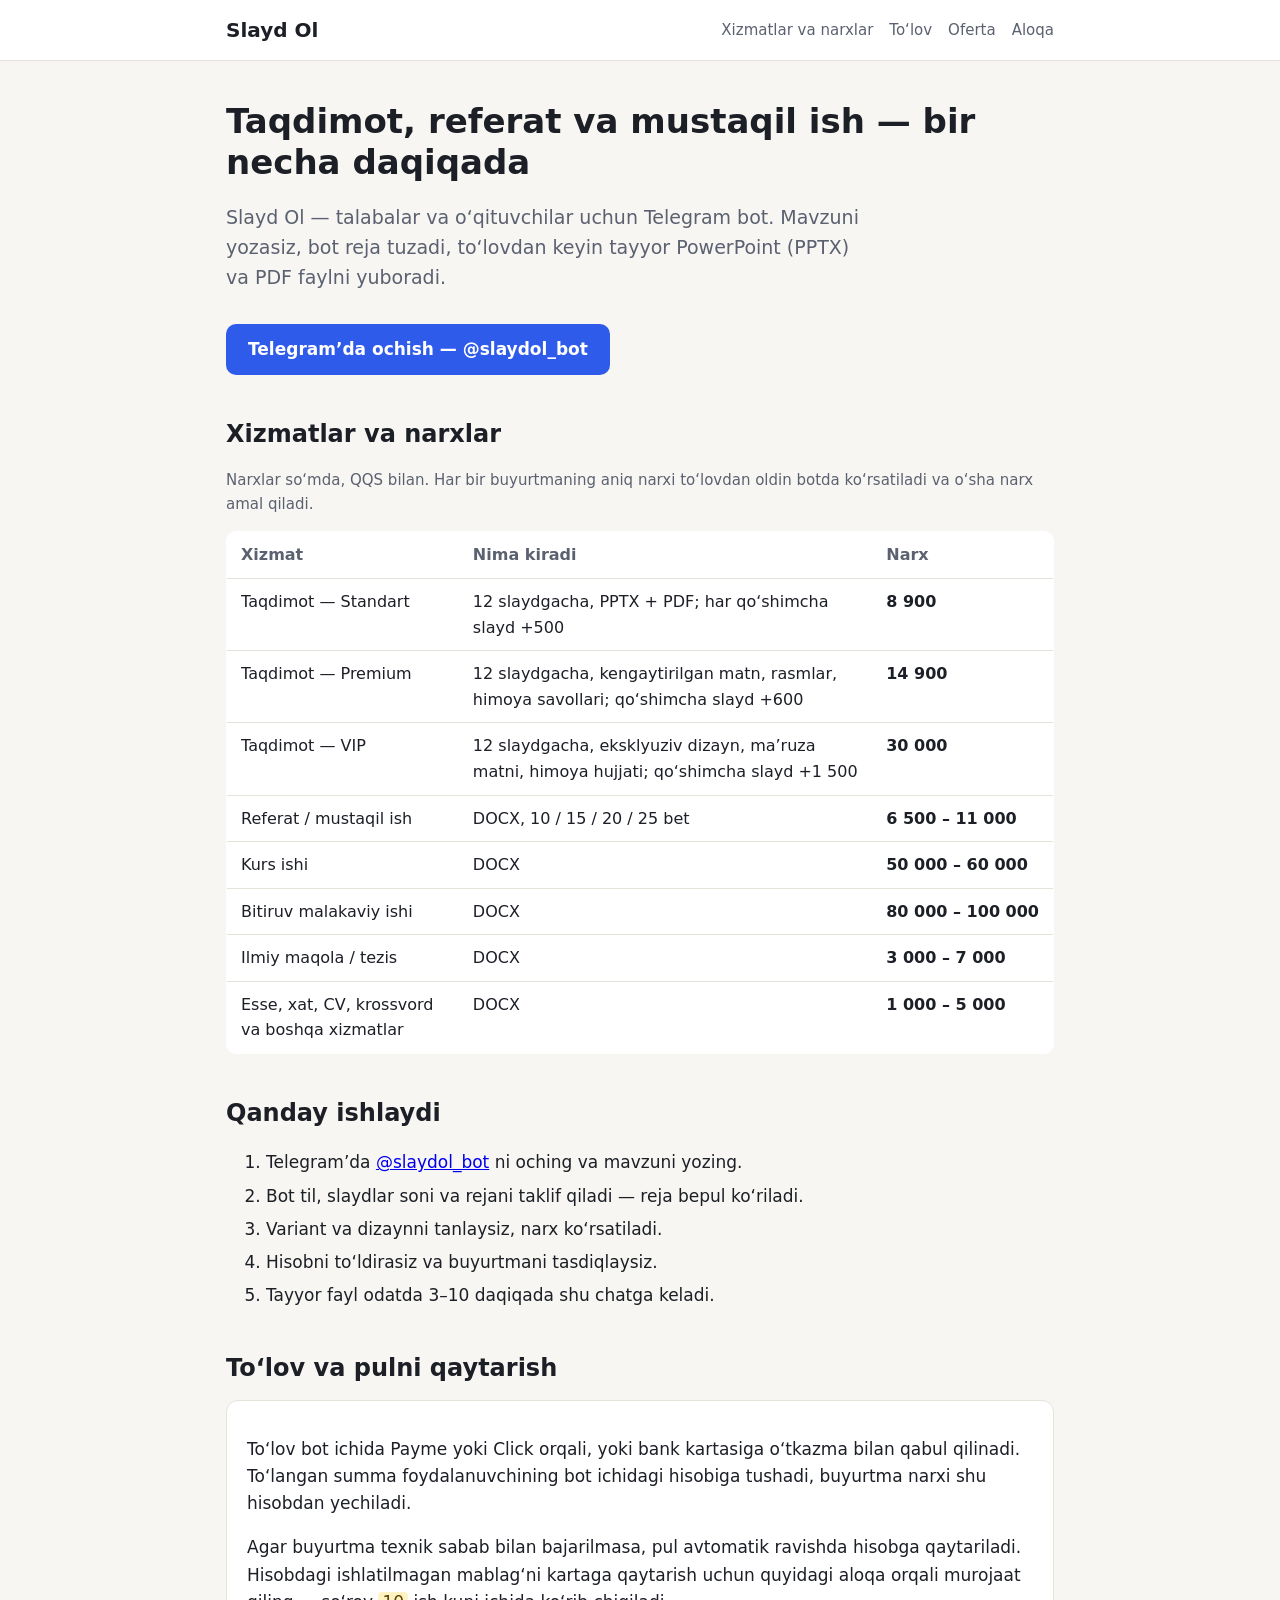
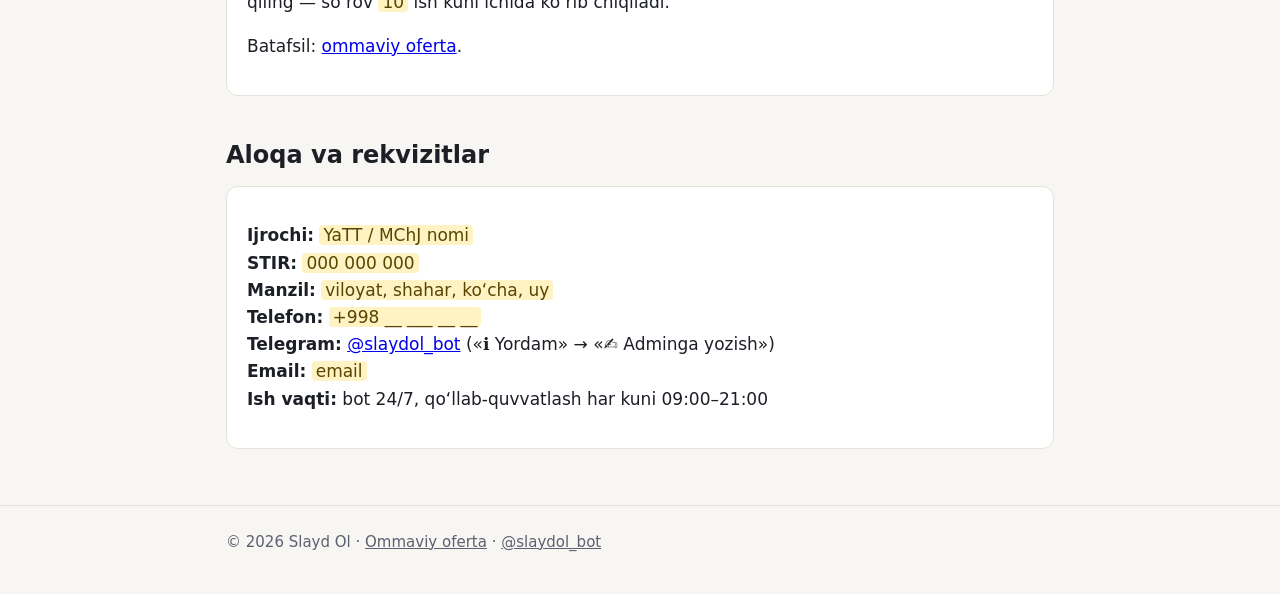
==== index.html @ 8b88bb4b "Sayt: bosh sahifa, oferta, CNAME Co-Authored-By: Claude Opus 5.5 <noreply@anthropic.com> Claude-Sess" ====
<!doctype html>
<html lang="uz">
<head>
<meta charset="utf-8">
<meta name="viewport" content="width=device-width,initial-scale=1">
<title>Slayd Ol — taqdimot, referat va mustaqil ish tayyorlash</title>
<meta name="description" content="Slayd Ol — talabalar uchun Telegram bot: taqdimot (PPTX, PDF), referat, mustaqil ish va boshqa o‘quv materiallarini tayyorlash xizmati.">
<link rel="stylesheet" href="style.css">
</head>
<body>
<header><div class="wrap">
  <a class="logo" href="/">Slayd Ol</a>
  <nav><a href="#xizmatlar">Xizmatlar va narxlar</a><a href="#tolov">To‘lov</a><a href="oferta.html">Oferta</a><a href="#aloqa">Aloqa</a></nav>
</div></header>

<main class="wrap">
  <h1>Taqdimot, referat va mustaqil ish — bir necha daqiqada</h1>
  <p class="lead">Slayd Ol — talabalar va o‘qituvchilar uchun Telegram bot. Mavzuni yozasiz, bot reja tuzadi,
    to‘lovdan keyin tayyor PowerPoint (PPTX) va PDF faylni yuboradi.</p>
  <a class="btn" href="https://t.me/slaydol_bot">Telegram’da ochish — @slaydol_bot</a>

  <h2 id="xizmatlar">Xizmatlar va narxlar</h2>
  <p class="note">Narxlar so‘mda, QQS bilan. Har bir buyurtmaning aniq narxi to‘lovdan oldin botda ko‘rsatiladi va o‘sha narx amal qiladi.</p>
  <table>
    <tr><th>Xizmat</th><th>Nima kiradi</th><th>Narx</th></tr>
    <tr><td>Taqdimot — Standart</td><td>12 slaydgacha, PPTX + PDF; har qo‘shimcha slayd +500</td><td class="p">8 900</td></tr>
    <tr><td>Taqdimot — Premium</td><td>12 slaydgacha, kengaytirilgan matn, rasmlar, himoya savollari; qo‘shimcha slayd +600</td><td class="p">14 900</td></tr>
    <tr><td>Taqdimot — VIP</td><td>12 slaydgacha, eksklyuziv dizayn, ma’ruza matni, himoya hujjati; qo‘shimcha slayd +1 500</td><td class="p">30 000</td></tr>
    <tr><td>Referat / mustaqil ish</td><td>DOCX, 10 / 15 / 20 / 25 bet</td><td class="p">6 500 – 11 000</td></tr>
    <tr><td>Kurs ishi</td><td>DOCX</td><td class="p">50 000 – 60 000</td></tr>
    <tr><td>Bitiruv malakaviy ishi</td><td>DOCX</td><td class="p">80 000 – 100 000</td></tr>
    <tr><td>Ilmiy maqola / tezis</td><td>DOCX</td><td class="p">3 000 – 7 000</td></tr>
    <tr><td>Esse, xat, CV, krossvord va boshqa xizmatlar</td><td>DOCX</td><td class="p">1 000 – 5 000</td></tr>
  </table>

  <h2>Qanday ishlaydi</h2>
  <ol>
    <li>Telegram’da <a href="https://t.me/slaydol_bot">@slaydol_bot</a> ni oching va mavzuni yozing.</li>
    <li>Bot til, slaydlar soni va rejani taklif qiladi — reja bepul ko‘riladi.</li>
    <li>Variant va dizaynni tanlaysiz, narx ko‘rsatiladi.</li>
    <li>Hisobni to‘ldirasiz va buyurtmani tasdiqlaysiz.</li>
    <li>Tayyor fayl odatda 3–10 daqiqada shu chatga keladi.</li>
  </ol>

  <h2 id="tolov">To‘lov va pulni qaytarish</h2>
  <div class="card">
    <p>To‘lov bot ichida Payme yoki Click orqali, yoki bank kartasiga o‘tkazma bilan qabul qilinadi. To‘langan summa
      foydalanuvchining bot ichidagi hisobiga tushadi, buyurtma narxi shu hisobdan yechiladi.</p>
    <p>Agar buyurtma texnik sabab bilan bajarilmasa, pul avtomatik ravishda hisobga qaytariladi. Hisobdagi ishlatilmagan
      mablag‘ni kartaga qaytarish uchun quyidagi aloqa orqali murojaat qiling — so‘rov <span class="todo">10</span> ish kuni ichida ko‘rib chiqiladi.</p>
    <p>Batafsil: <a href="oferta.html">ommaviy oferta</a>.</p>
  </div>

  <h2 id="aloqa">Aloqa va rekvizitlar</h2>
  <div class="card">
    <p><b>Ijrochi:</b> <span class="todo">YaTT / MChJ nomi</span><br>
       <b>STIR:</b> <span class="todo">000 000 000</span><br>
       <b>Manzil:</b> <span class="todo">viloyat, shahar, ko‘cha, uy</span><br>
       <b>Telefon:</b> <span class="todo">+998 __ ___ __ __</span><br>
       <b>Telegram:</b> <a href="https://t.me/slaydol_bot">@slaydol_bot</a> («ℹ️ Yordam» → «✍️ Adminga yozish»)<br>
       <b>Email:</b> <span class="todo">email</span><br>
       <b>Ish vaqti:</b> bot 24/7, qo‘llab-quvvatlash har kuni 09:00–21:00</p>
  </div>
</main>

<footer><div class="wrap">
  © 2026 Slayd Ol · <a href="oferta.html">Ommaviy oferta</a> · <a href="https://t.me/slaydol_bot">@slaydol_bot</a>
</div></footer>
</body>
</html>
---- style.css ----
:root{--bg:#f7f6f2;--card:#fff;--ink:#1c1f26;--muted:#5b6170;--acc:#2f5bea;--line:#e4e2db}
@media (prefers-color-scheme:dark){:root{--bg:#14161b;--card:#1c1f26;--ink:#eceae4;--muted:#a3a8b4;--acc:#7f9cff;--line:#2c3039}}
*{box-sizing:border-box}
body{margin:0;background:var(--bg);color:var(--ink);font:17px/1.6 system-ui,-apple-system,"Segoe UI",Roboto,sans-serif}
.wrap{max-width:860px;margin:0 auto;padding:0 16px}
header{border-bottom:1px solid var(--line);background:var(--card)}
header .wrap{display:flex;align-items:center;justify-content:space-between;gap:12px;padding-top:14px;padding-bottom:14px;flex-wrap:wrap}
.logo{font-weight:800;font-size:20px;color:var(--ink);text-decoration:none}
nav a{color:var(--muted);text-decoration:none;margin-left:16px;font-size:15px}
nav a:hover{color:var(--acc)}
h1{font-size:34px;line-height:1.2;margin:40px 0 12px}
h2{font-size:24px;margin:40px 0 12px}
h3{font-size:18px;margin:24px 0 8px}
p,li{color:var(--ink)}
.lead{font-size:19px;color:var(--muted);max-width:640px}
.btn{display:inline-block;background:var(--acc);color:#fff;padding:12px 22px;border-radius:10px;text-decoration:none;font-weight:600;margin-top:12px}
table{width:100%;border-collapse:collapse;background:var(--card);border:1px solid var(--line);border-radius:10px;overflow:hidden}
th,td{text-align:left;padding:10px 14px;border-bottom:1px solid var(--line);font-size:16px;vertical-align:top}
th{color:var(--muted);font-weight:600}
td.p{white-space:nowrap;font-weight:600}
.card{background:var(--card);border:1px solid var(--line);border-radius:12px;padding:18px 20px}
.note{color:var(--muted);font-size:15px}
.todo{background:#fff3c4;color:#5a4500;padding:0 4px;border-radius:4px}
footer{margin-top:56px;border-top:1px solid var(--line);padding:24px 0 40px;color:var(--muted);font-size:15px}
footer a{color:var(--muted)}
ol li,ul li{margin-bottom:6px}
@media (max-width:560px){h1{font-size:27px}nav a{margin:0 14px 0 0}th,td{padding:8px 10px;font-size:15px}}
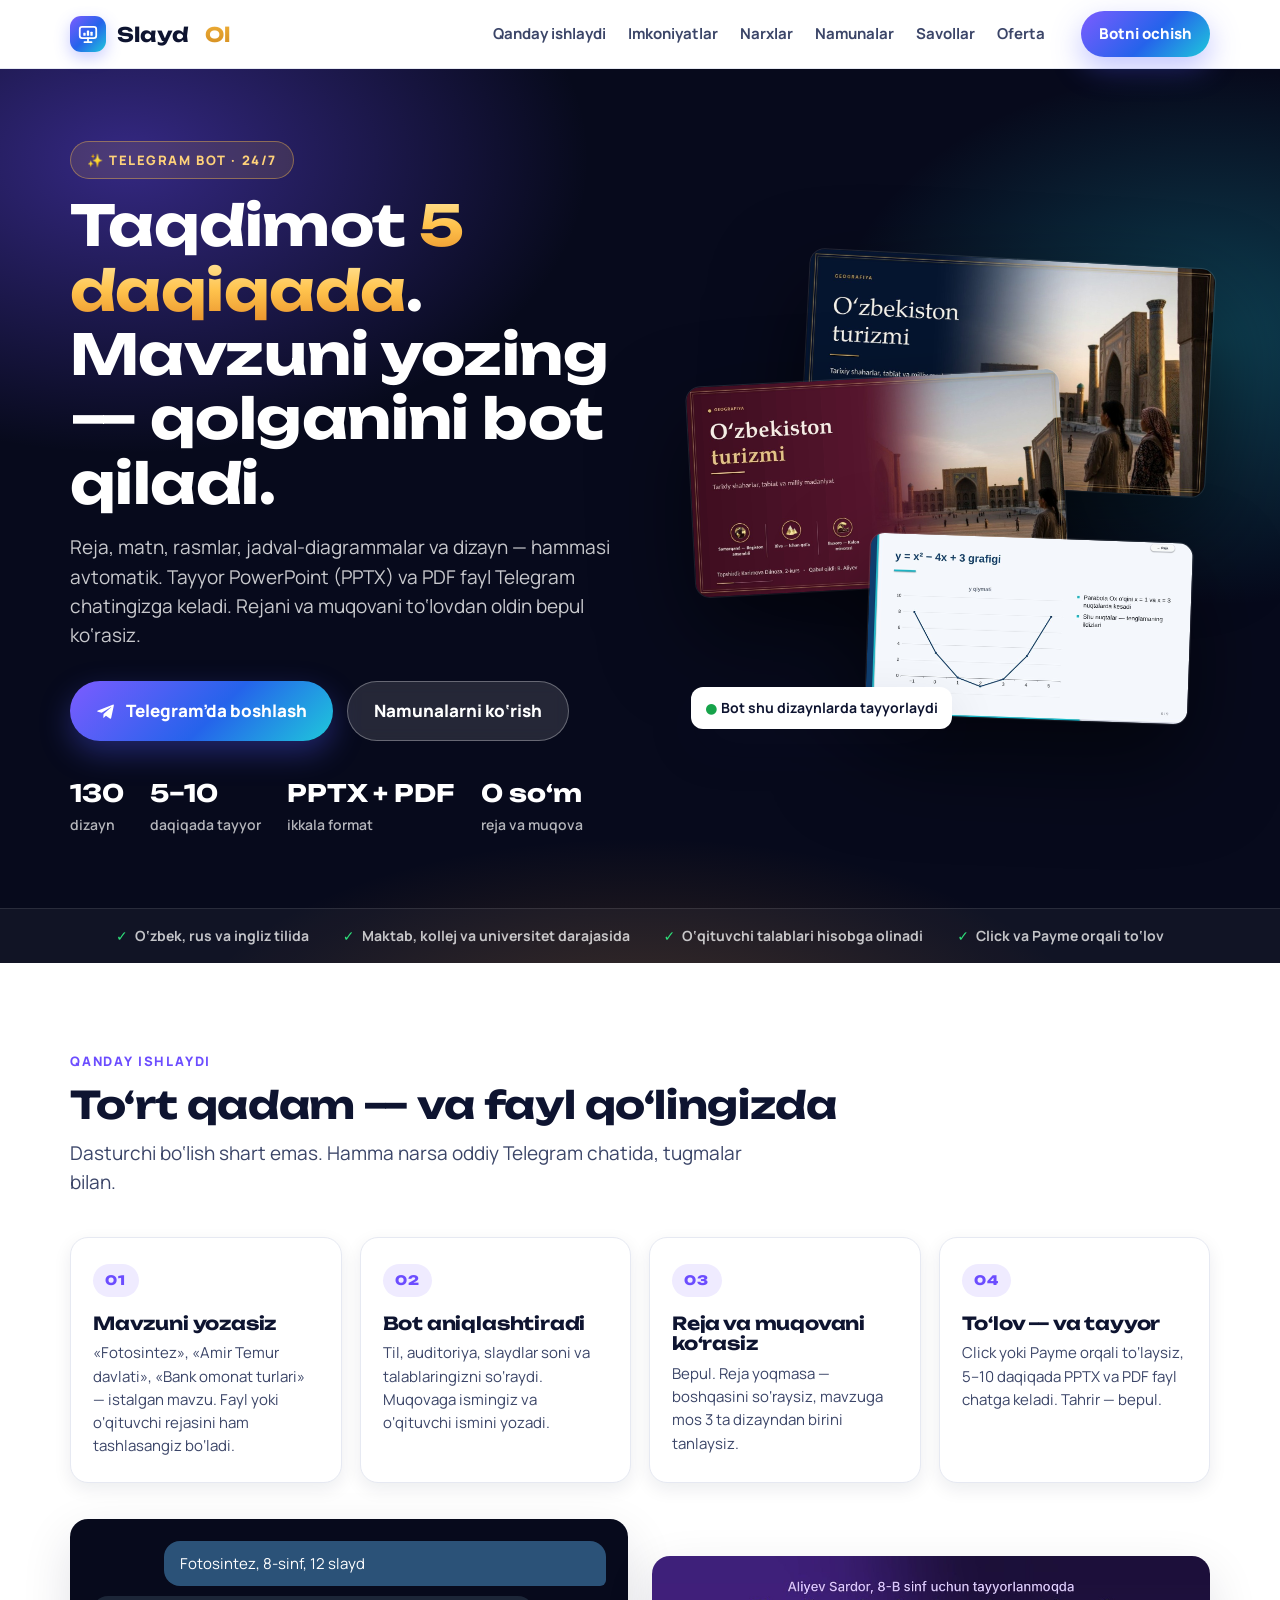
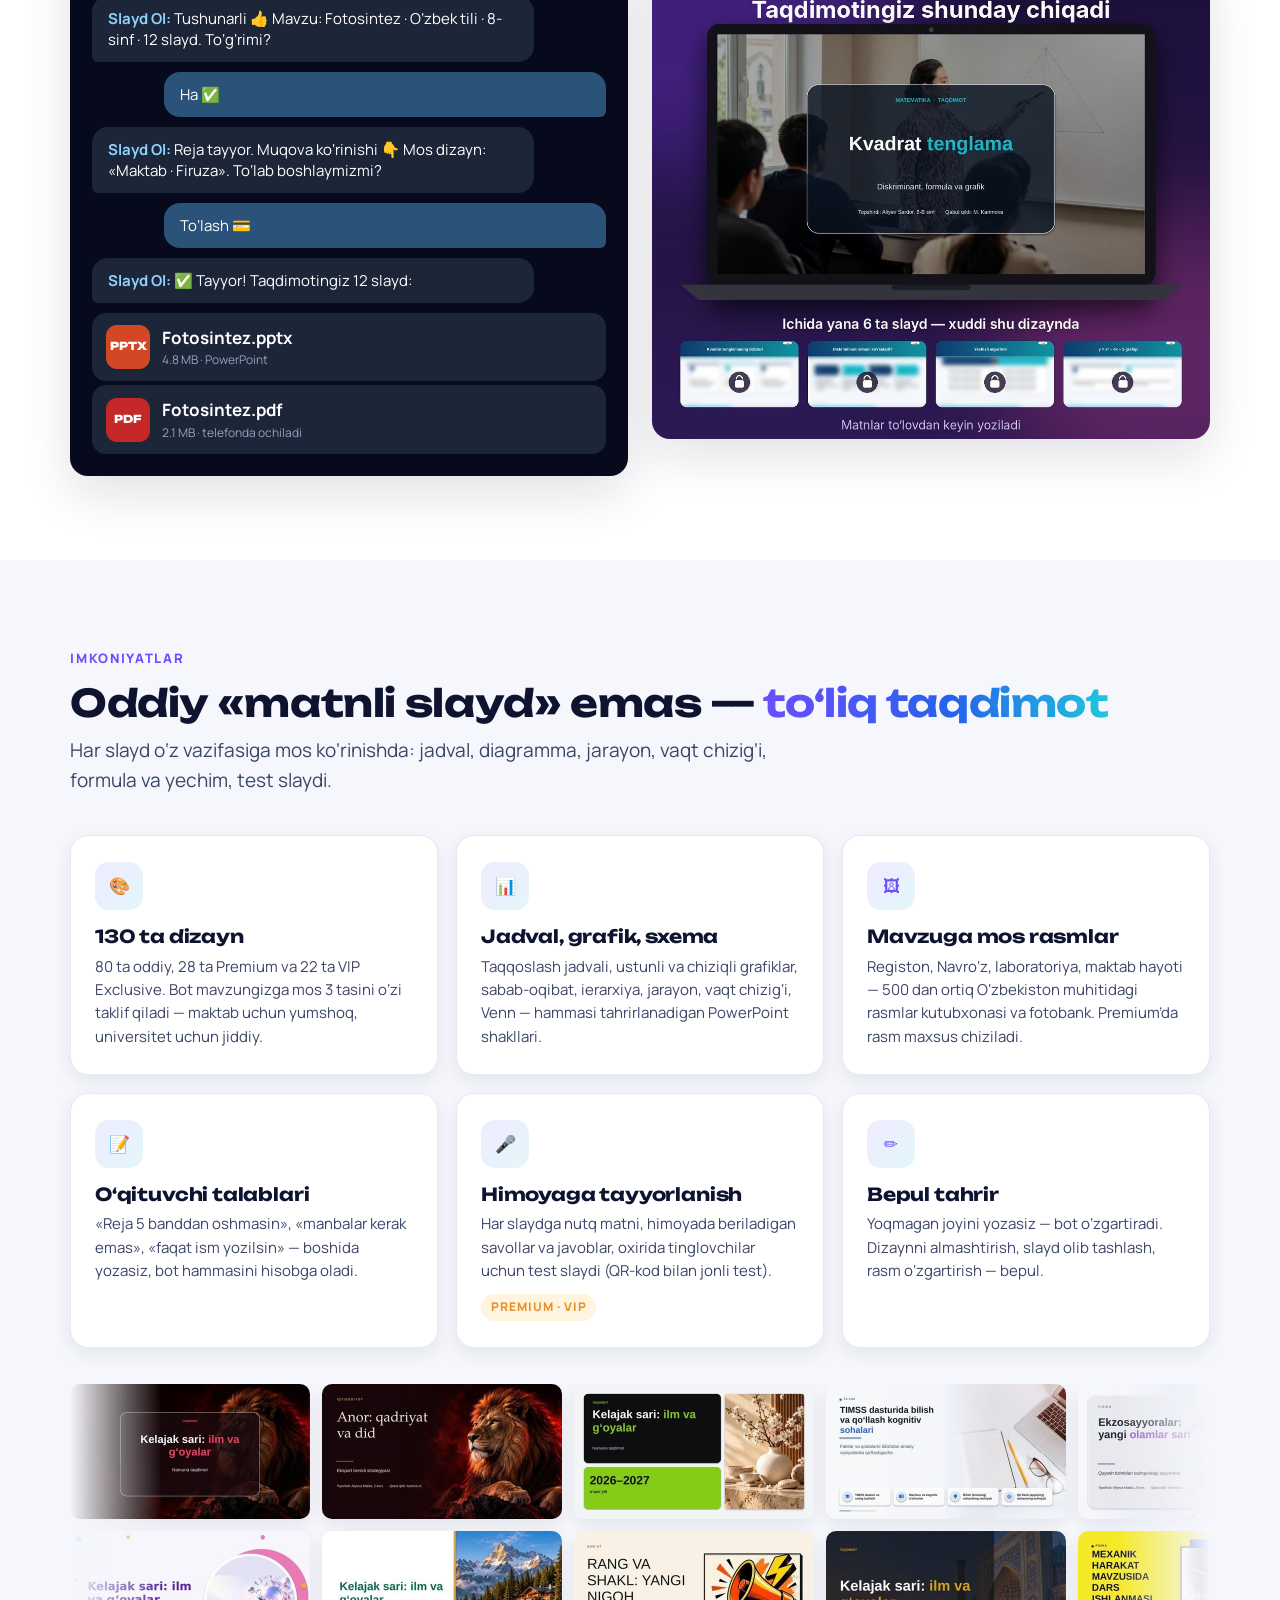
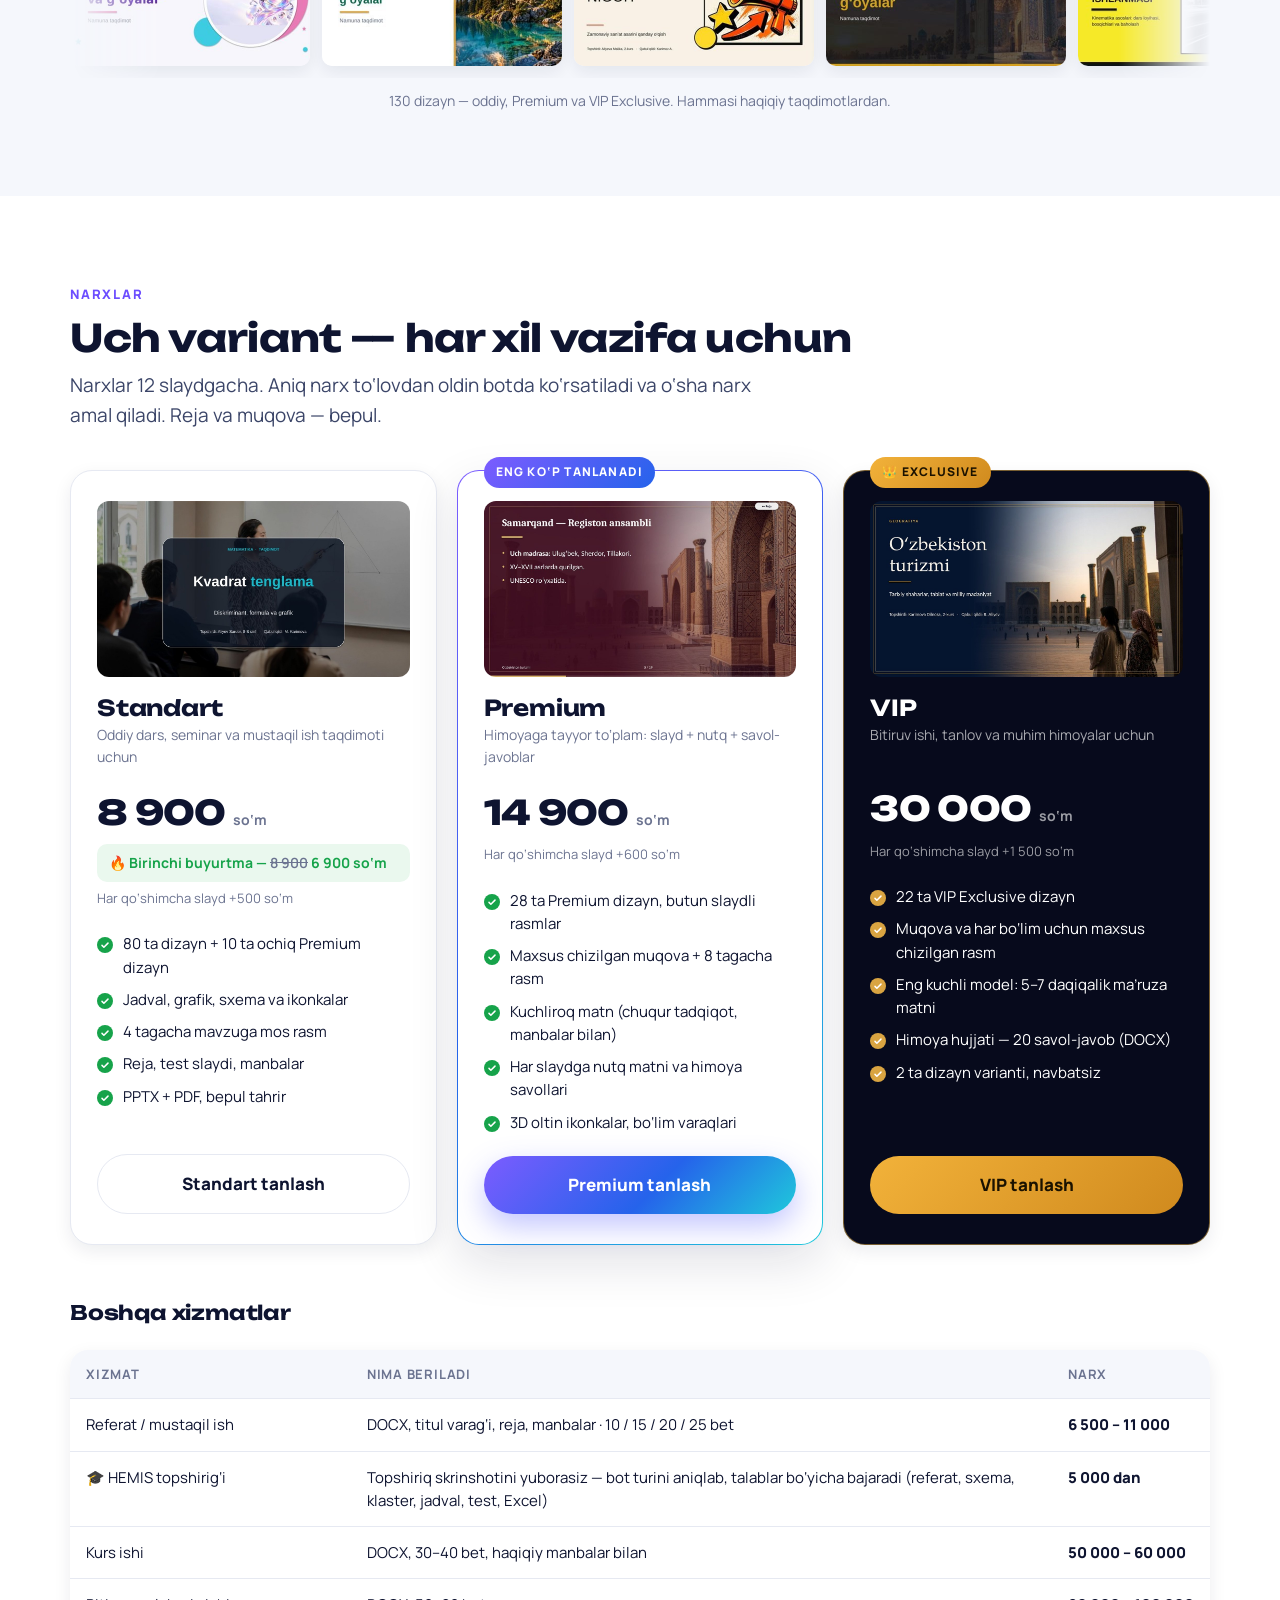
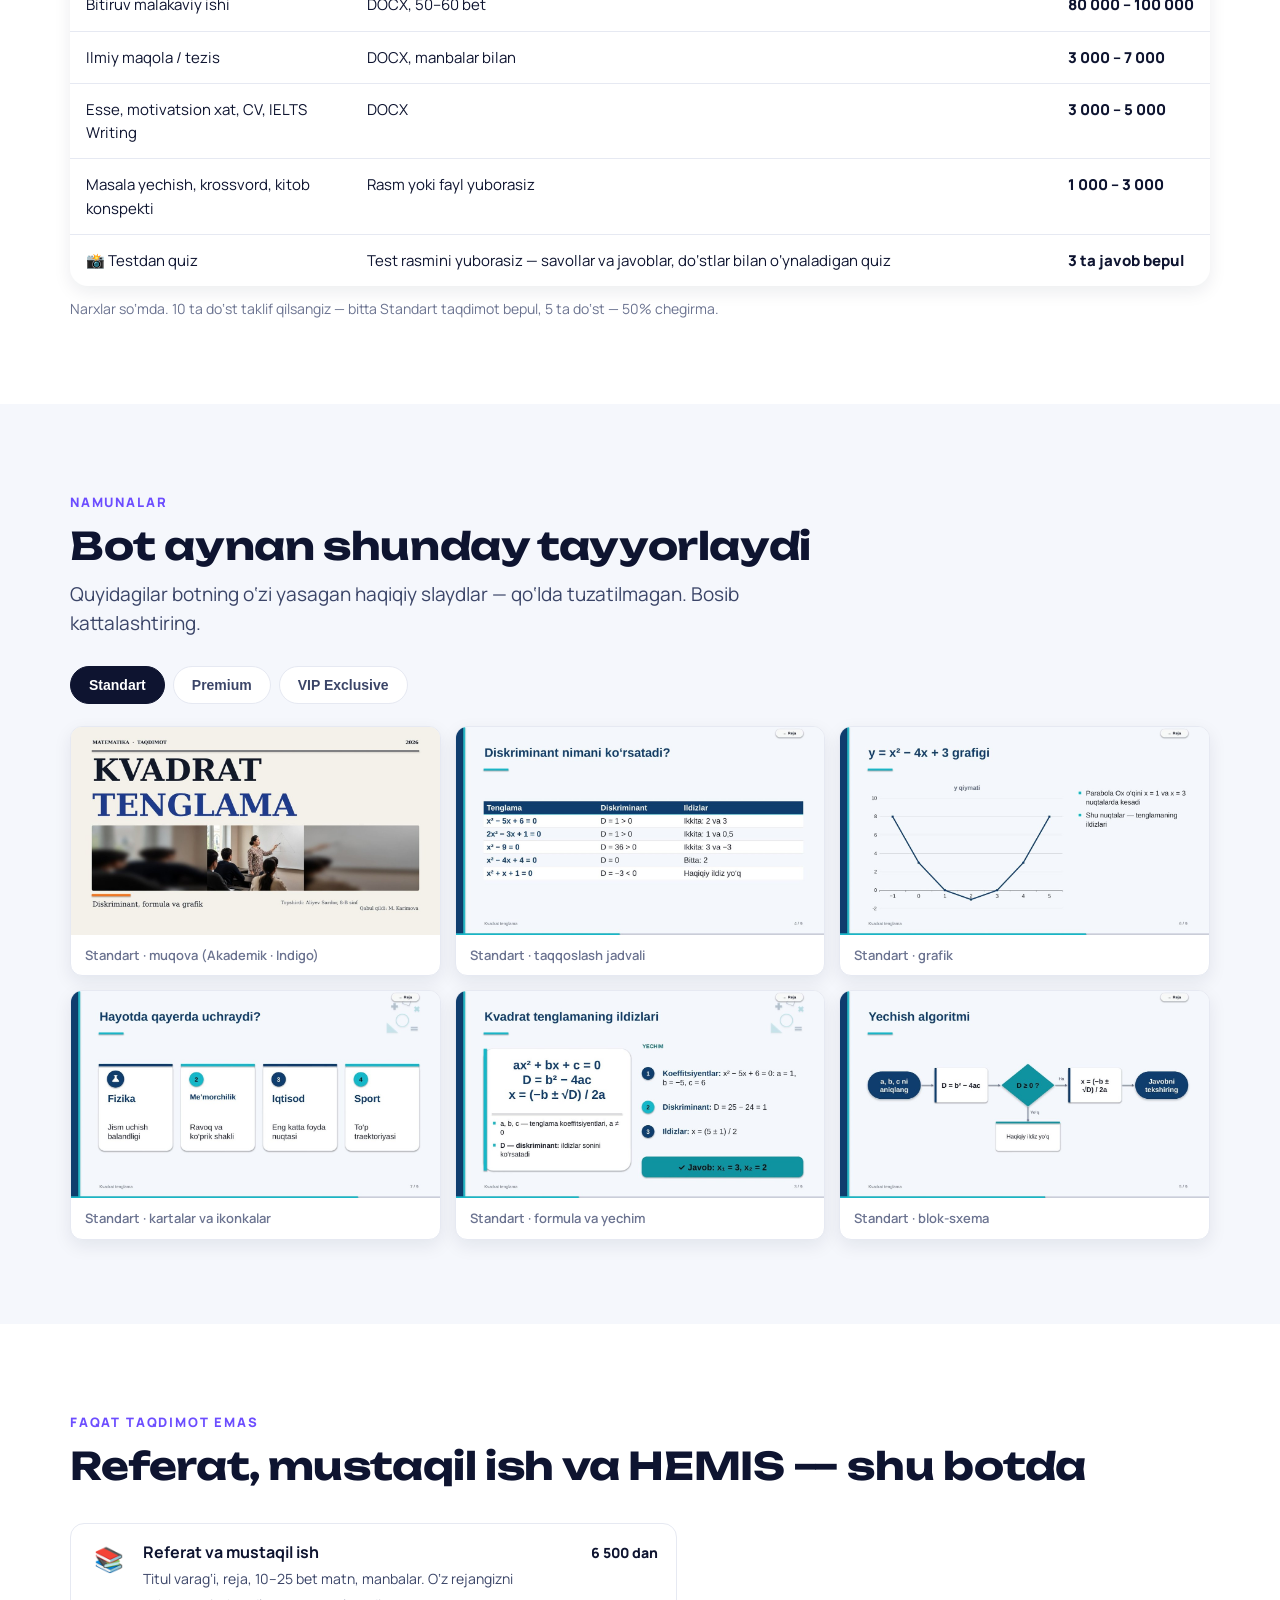
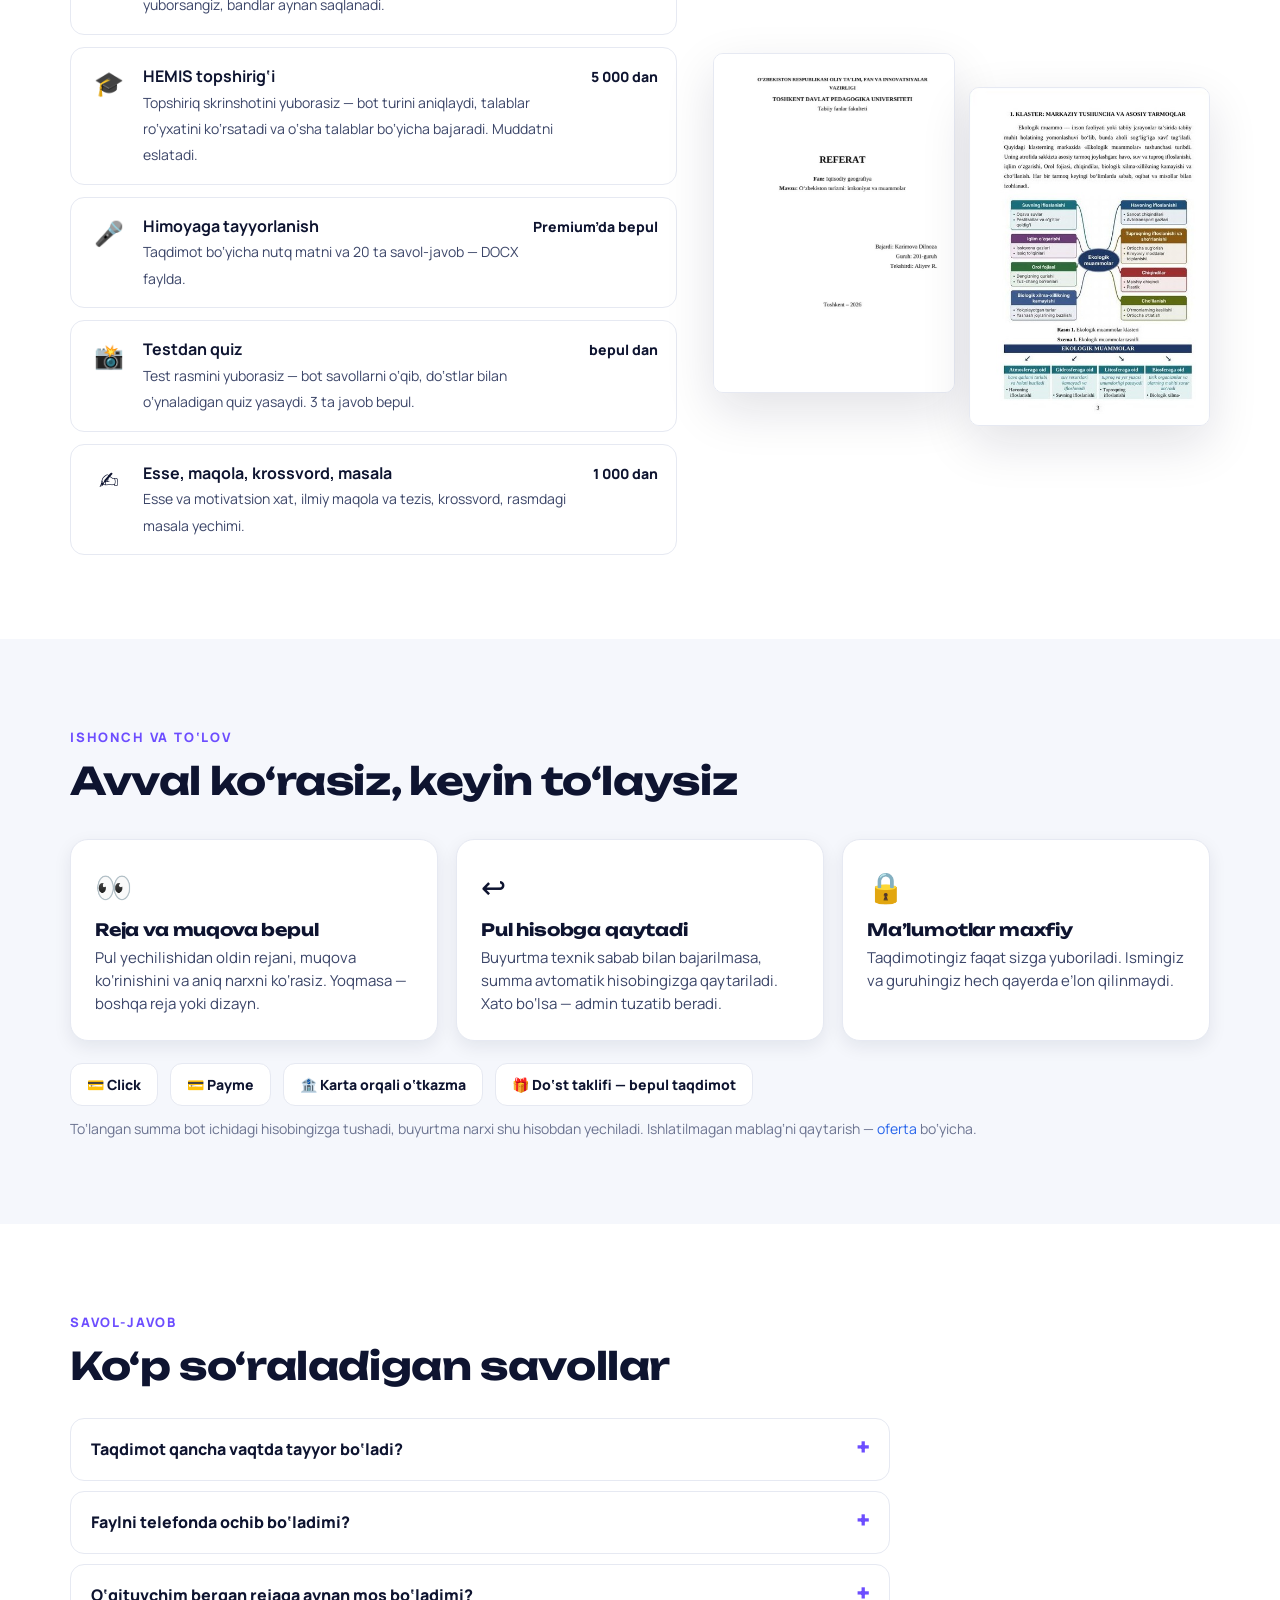
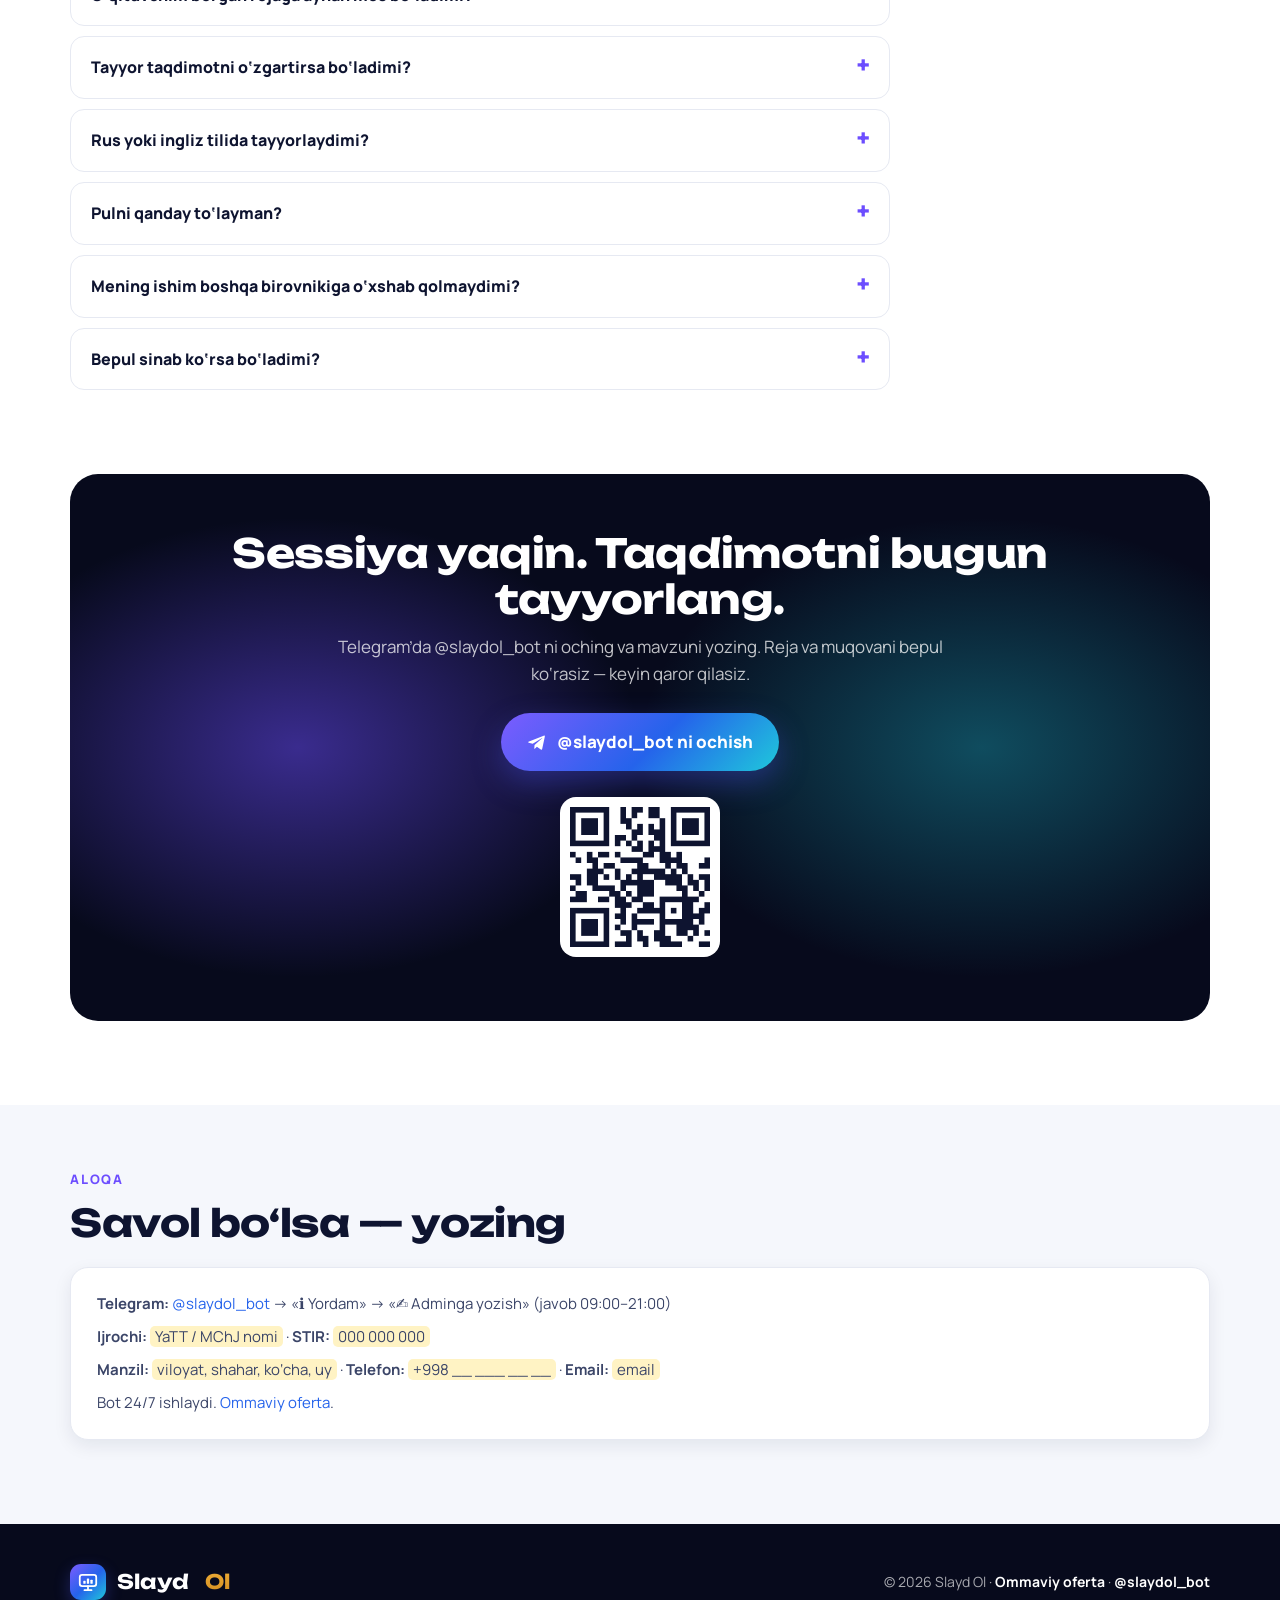
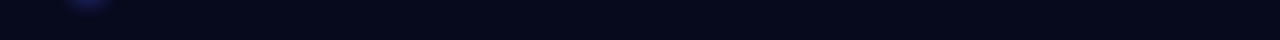
==== commit 1cadea82: "Yangi sayt: namunalar, 130 dizayn, narxlar, oxirgi ishlar, savol-javob Co-Authored-By: Claude Fable " ====
--- a/index.html
+++ b/index.html
@@ -3,68 +3,353 @@
 <head>
 <meta charset="utf-8">
 <meta name="viewport" content="width=device-width,initial-scale=1">
-<title>Slayd Ol — taqdimot, referat va mustaqil ish tayyorlash</title>
-<meta name="description" content="Slayd Ol — talabalar uchun Telegram bot: taqdimot (PPTX, PDF), referat, mustaqil ish va boshqa o‘quv materiallarini tayyorlash xizmati.">
+<title>Slayd Ol — taqdimot, referat va mustaqil ish bir necha daqiqada</title>
+<meta name="description" content="Slayd Ol — talabalar va o‘quvchilar uchun Telegram bot. Mavzuni yozasiz — reja, matn, rasmlar va dizayn bilan tayyor PowerPoint (PPTX + PDF) taqdimot 5–10 daqiqada. Referat, mustaqil ish, HEMIS topshiriqlari ham.">
+<link rel="canonical" href="https://slaydol.uz/">
+<meta property="og:title" content="Slayd Ol — taqdimot bir necha daqiqada">
+<meta property="og:description" content="Mavzuni yozing — bot reja, matn, rasm va dizayn bilan tayyor taqdimot beradi. 130 dizayn, PPTX + PDF, reja va muqova bepul.">
+<meta property="og:image" content="https://slaydol.uz/img/og.jpg">
+<meta property="og:url" content="https://slaydol.uz/">
+<meta property="og:type" content="website">
+<meta name="theme-color" content="#070A1C">
+<link rel="icon" href="data:image/svg+xml,%3Csvg xmlns='http://www.w3.org/2000/svg' viewBox='0 0 64 64'%3E%3Cdefs%3E%3ClinearGradient id='g' x1='0' y1='0' x2='1' y2='1'%3E%3Cstop offset='0' stop-color='%237C5CFF'/%3E%3Cstop offset='.55' stop-color='%232563EB'/%3E%3Cstop offset='1' stop-color='%231FC8DB'/%3E%3C/linearGradient%3E%3C/defs%3E%3Crect width='64' height='64' rx='18' fill='url(%23g)'/%3E%3Crect x='14' y='17' width='36' height='24' rx='4' fill='none' stroke='%23fff' stroke-width='4'/%3E%3Crect x='22' y='30' width='5' height='7' rx='1' fill='%23fff'/%3E%3Crect x='30' y='24' width='5' height='13' rx='1' fill='%23fff'/%3E%3Crect x='38' y='27' width='5' height='10' rx='1' fill='%23fff'/%3E%3Cpath d='M32 41v6M24 50h16' stroke='%23fff' stroke-width='4' stroke-linecap='round'/%3E%3C/svg%3E">
+<link rel="preconnect" href="https://fonts.googleapis.com">
+<link rel="preconnect" href="https://fonts.gstatic.com" crossorigin>
+<link href="https://fonts.googleapis.com/css2?family=Manrope:wght@500;600;700;800&family=Unbounded:wght@700;800&display=swap" rel="stylesheet">
 <link rel="stylesheet" href="style.css">
+<script type="application/ld+json">
+{"@context":"https://schema.org","@type":"Organization","name":"Slayd Ol","url":"https://slaydol.uz/","logo":"https://slaydol.uz/img/og.jpg","sameAs":["https://t.me/slaydol_bot"]}
+</script>
 </head>
 <body>
+
 <header><div class="wrap">
-  <a class="logo" href="/">Slayd Ol</a>
-  <nav><a href="#xizmatlar">Xizmatlar va narxlar</a><a href="#tolov">To‘lov</a><a href="oferta.html">Oferta</a><a href="#aloqa">Aloqa</a></nav>
+  <a class="logo" href="/"><span class="mark"><svg width="20" height="20" viewBox="0 0 34 34"><rect x="3" y="5" width="28" height="19" rx="4" fill="none" stroke="#fff" stroke-width="3"/><rect x="9" y="15" width="4" height="5" rx="1" fill="#fff"/><rect x="15" y="11" width="4" height="9" rx="1" fill="#fff"/><rect x="21" y="13" width="4" height="7" rx="1" fill="#fff"/><path d="M17 24v5M11 31h12" stroke="#fff" stroke-width="3" stroke-linecap="round"/></svg></span>Slayd&nbsp;<b>Ol</b></a>
+  <nav id="nav">
+    <a href="#qanday">Qanday ishlaydi</a>
+    <a href="#imkoniyatlar">Imkoniyatlar</a>
+    <a href="#narxlar">Narxlar</a>
+    <a href="#namunalar">Namunalar</a>
+    <a href="#savollar">Savollar</a>
+    <a href="oferta.html">Oferta</a>
+  </nav>
+  <button class="burger" id="burger" aria-label="Menyu"><svg width="22" height="22" viewBox="0 0 24 24" fill="none" stroke="#0E1430" stroke-width="2.4" stroke-linecap="round"><path d="M4 7h16M4 12h16M4 17h16"/></svg></button>
+  <a class="btn p s" href="https://t.me/slaydol_bot">Botni ochish</a>
 </div></header>
 
-<main class="wrap">
-  <h1>Taqdimot, referat va mustaqil ish — bir necha daqiqada</h1>
-  <p class="lead">Slayd Ol — talabalar va o‘qituvchilar uchun Telegram bot. Mavzuni yozasiz, bot reja tuzadi,
-    to‘lovdan keyin tayyor PowerPoint (PPTX) va PDF faylni yuboradi.</p>
-  <a class="btn" href="https://t.me/slaydol_bot">Telegram’da ochish — @slaydol_bot</a>
-
-  <h2 id="xizmatlar">Xizmatlar va narxlar</h2>
-  <p class="note">Narxlar so‘mda, QQS bilan. Har bir buyurtmaning aniq narxi to‘lovdan oldin botda ko‘rsatiladi va o‘sha narx amal qiladi.</p>
-  <table>
-    <tr><th>Xizmat</th><th>Nima kiradi</th><th>Narx</th></tr>
-    <tr><td>Taqdimot — Standart</td><td>12 slaydgacha, PPTX + PDF; har qo‘shimcha slayd +500</td><td class="p">8 900</td></tr>
-    <tr><td>Taqdimot — Premium</td><td>12 slaydgacha, kengaytirilgan matn, rasmlar, himoya savollari; qo‘shimcha slayd +600</td><td class="p">14 900</td></tr>
-    <tr><td>Taqdimot — VIP</td><td>12 slaydgacha, eksklyuziv dizayn, ma’ruza matni, himoya hujjati; qo‘shimcha slayd +1 500</td><td class="p">30 000</td></tr>
-    <tr><td>Referat / mustaqil ish</td><td>DOCX, 10 / 15 / 20 / 25 bet</td><td class="p">6 500 – 11 000</td></tr>
-    <tr><td>Kurs ishi</td><td>DOCX</td><td class="p">50 000 – 60 000</td></tr>
-    <tr><td>Bitiruv malakaviy ishi</td><td>DOCX</td><td class="p">80 000 – 100 000</td></tr>
-    <tr><td>Ilmiy maqola / tezis</td><td>DOCX</td><td class="p">3 000 – 7 000</td></tr>
-    <tr><td>Esse, xat, CV, krossvord va boshqa xizmatlar</td><td>DOCX</td><td class="p">1 000 – 5 000</td></tr>
-  </table>
-
-  <h2>Qanday ishlaydi</h2>
-  <ol>
-    <li>Telegram’da <a href="https://t.me/slaydol_bot">@slaydol_bot</a> ni oching va mavzuni yozing.</li>
-    <li>Bot til, slaydlar soni va rejani taklif qiladi — reja bepul ko‘riladi.</li>
-    <li>Variant va dizaynni tanlaysiz, narx ko‘rsatiladi.</li>
-    <li>Hisobni to‘ldirasiz va buyurtmani tasdiqlaysiz.</li>
-    <li>Tayyor fayl odatda 3–10 daqiqada shu chatga keladi.</li>
-  </ol>
-
-  <h2 id="tolov">To‘lov va pulni qaytarish</h2>
-  <div class="card">
-    <p>To‘lov bot ichida Payme yoki Click orqali, yoki bank kartasiga o‘tkazma bilan qabul qilinadi. To‘langan summa
-      foydalanuvchining bot ichidagi hisobiga tushadi, buyurtma narxi shu hisobdan yechiladi.</p>
-    <p>Agar buyurtma texnik sabab bilan bajarilmasa, pul avtomatik ravishda hisobga qaytariladi. Hisobdagi ishlatilmagan
-      mablag‘ni kartaga qaytarish uchun quyidagi aloqa orqali murojaat qiling — so‘rov <span class="todo">10</span> ish kuni ichida ko‘rib chiqiladi.</p>
-    <p>Batafsil: <a href="oferta.html">ommaviy oferta</a>.</p>
-  </div>
-
-  <h2 id="aloqa">Aloqa va rekvizitlar</h2>
-  <div class="card">
-    <p><b>Ijrochi:</b> <span class="todo">YaTT / MChJ nomi</span><br>
-       <b>STIR:</b> <span class="todo">000 000 000</span><br>
-       <b>Manzil:</b> <span class="todo">viloyat, shahar, ko‘cha, uy</span><br>
-       <b>Telefon:</b> <span class="todo">+998 __ ___ __ __</span><br>
-       <b>Telegram:</b> <a href="https://t.me/slaydol_bot">@slaydol_bot</a> («ℹ️ Yordam» → «✍️ Adminga yozish»)<br>
-       <b>Email:</b> <span class="todo">email</span><br>
-       <b>Ish vaqti:</b> bot 24/7, qo‘llab-quvvatlash har kuni 09:00–21:00</p>
-  </div>
-</main>
+<!-- ============ HERO ============ -->
+<section class="hero">
+  <div class="wrap">
+    <div>
+      <span class="pill">✨ TELEGRAM BOT · 24/7</span>
+      <h1>Taqdimot <span class="goldtxt">5 daqiqada</span>. Mavzuni yozing — qolganini bot qiladi.</h1>
+      <p class="lead">Reja, matn, rasmlar, jadval-diagrammalar va dizayn — hammasi avtomatik. Tayyor PowerPoint (PPTX) va PDF fayl Telegram chatingizga keladi. Rejani va muqovani to‘lovdan oldin bepul ko‘rasiz.</p>
+      <div class="cta">
+        <a class="btn p" href="https://t.me/slaydol_bot"><svg width="20" height="20" viewBox="0 0 24 24" fill="#fff"><path d="M9.04 15.47 8.7 20.2c.48 0 .69-.21.94-.46l2.26-2.16 4.68 3.43c.86.47 1.47.22 1.7-.79l3.08-14.4c.28-1.26-.46-1.75-1.3-1.44L2.4 11.3c-1.23.48-1.21 1.17-.21 1.48l4.63 1.44L17.6 7.45c.5-.33.97-.15.59.18"/></svg>Telegram’da boshlash</a>
+        <a class="btn g" href="#namunalar">Namunalarni ko‘rish</a>
+      </div>
+      <div class="trust">
+        <div><b>130</b>dizayn</div>
+        <div><b>5–10</b>daqiqada tayyor</div>
+        <div><b>PPTX + PDF</b>ikkala format</div>
+        <div><b>0 so‘m</b>reja va muqova</div>
+      </div>
+    </div>
+    <div class="stack">
+      <img class="a" src="img/pv_01.jpg" alt="VIP taqdimot muqovasi — Kvadrat tenglama" width="1200" height="675" loading="eager">
+      <img class="b" src="img/pb_01.jpg" alt="Premium taqdimot muqovasi — O‘zbekiston turizmi" width="1200" height="675" loading="eager">
+      <img class="c" src="img/std_chart.jpg" alt="Standart taqdimot — grafik slaydi" width="1200" height="675" loading="eager">
+      <div class="hero-note"><span>●</span> Bot shu dizaynlarda tayyorlaydi</div>
+    </div>
+  </div>
+  <div class="hero-bar"><div class="wrap">
+    <span>O‘zbek, rus va ingliz tilida</span><span>Maktab, kollej va universitet darajasida</span><span>O‘qituvchi talablari hisobga olinadi</span><span>Click va Payme orqali to‘lov</span>
+  </div></div>
+</section>
+
+<!-- ============ QANDAY ISHLAYDI ============ -->
+<section class="sec" id="qanday">
+  <div class="wrap">
+    <span class="kicker">Qanday ishlaydi</span>
+    <h2>To‘rt qadam — va fayl qo‘lingizda</h2>
+    <p class="lead">Dasturchi bo‘lish shart emas. Hamma narsa oddiy Telegram chatida, tugmalar bilan.</p>
+    <div class="steps">
+      <div class="step"><h3>Mavzuni yozasiz</h3><p>«Fotosintez», «Amir Temur davlati», «Bank omonat turlari» — istalgan mavzu. Fayl yoki o‘qituvchi rejasini ham tashlasangiz bo‘ladi.</p></div>
+      <div class="step"><h3>Bot aniqlashtiradi</h3><p>Til, auditoriya, slaydlar soni va talablaringizni so‘raydi. Muqovaga ismingiz va o‘qituvchi ismini yozadi.</p></div>
+      <div class="step"><h3>Reja va muqovani ko‘rasiz</h3><p>Bepul. Reja yoqmasa — boshqasini so‘raysiz, mavzuga mos 3 ta dizayndan birini tanlaysiz.</p></div>
+      <div class="step"><h3>To‘lov — va tayyor</h3><p>Click yoki Payme orqali to‘laysiz, 5–10 daqiqada PPTX va PDF fayl chatga keladi. Tahrir — bepul.</p></div>
+    </div>
+    <div class="steps-visual">
+      <div class="chat">
+        <div class="m me">Fotosintez, 8-sinf, 12 slayd</div>
+        <div class="m bot"><b>Slayd Ol:</b> Tushunarli 👍 Mavzu: Fotosintez · O‘zbek tili · 8-sinf · 12 slayd. To‘g‘rimi?</div>
+        <div class="m me">Ha ✅</div>
+        <div class="m bot"><b>Slayd Ol:</b> Reja tayyor. Muqova ko‘rinishi 👇 Mos dizayn: «Maktab · Firuza». To‘lab boshlaymizmi?</div>
+        <div class="m me">To‘lash 💳</div>
+        <div class="m bot"><b>Slayd Ol:</b> ✅ Tayyor! Taqdimotingiz 12 slayd:</div>
+        <div class="file"><div class="fi pptx">PPTX</div><div><b>Fotosintez.pptx</b><small>4.8 MB · PowerPoint</small></div></div>
+        <div class="file"><div class="fi pdf">PDF</div><div><b>Fotosintez.pdf</b><small>2.1 MB · telefonda ochiladi</small></div></div>
+      </div>
+      <img src="img/preview.jpg" alt="Muqova ko‘rinishi — to‘lovdan oldin bepul ko‘rsatiladi" width="1100" height="954" loading="lazy">
+    </div>
+  </div>
+</section>
+
+<!-- ============ IMKONIYATLAR ============ -->
+<section class="sec alt" id="imkoniyatlar">
+  <div class="wrap">
+    <span class="kicker">Imkoniyatlar</span>
+    <h2>Oddiy «matnli slayd» emas — <span class="grad">to‘liq taqdimot</span></h2>
+    <p class="lead">Har slayd o‘z vazifasiga mos ko‘rinishda: jadval, diagramma, jarayon, vaqt chizig‘i, formula va yechim, test slaydi.</p>
+    <div class="feats">
+      <div class="feat"><div class="ic">🎨</div><h3>130 ta dizayn</h3><p>80 ta oddiy, 28 ta Premium va 22 ta VIP Exclusive. Bot mavzungizga mos 3 tasini o‘zi taklif qiladi — maktab uchun yumshoq, universitet uchun jiddiy.</p></div>
+      <div class="feat"><div class="ic">📊</div><h3>Jadval, grafik, sxema</h3><p>Taqqoslash jadvali, ustunli va chiziqli grafiklar, sabab-oqibat, ierarxiya, jarayon, vaqt chizig‘i, Venn — hammasi tahrirlanadigan PowerPoint shakllari.</p></div>
+      <div class="feat"><div class="ic">🖼</div><h3>Mavzuga mos rasmlar</h3><p>Registon, Navro‘z, laboratoriya, maktab hayoti — 500 dan ortiq O‘zbekiston muhitidagi rasmlar kutubxonasi va fotobank. Premium’da rasm maxsus chiziladi.</p></div>
+      <div class="feat"><div class="ic">📝</div><h3>O‘qituvchi talablari</h3><p>«Reja 5 banddan oshmasin», «manbalar kerak emas», «faqat ism yozilsin» — boshida yozasiz, bot hammasini hisobga oladi.</p></div>
+      <div class="feat"><div class="ic">🎤</div><h3>Himoyaga tayyorlanish</h3><p>Har slaydga nutq matni, himoyada beriladigan savollar va javoblar, oxirida tinglovchilar uchun test slaydi (QR-kod bilan jonli test).</p><span class="tag">Premium · VIP</span></div>
+      <div class="feat"><div class="ic">✏️</div><h3>Bepul tahrir</h3><p>Yoqmagan joyini yozasiz — bot o‘zgartiradi. Dizaynni almashtirish, slayd olib tashlash, rasm o‘zgartirish — bepul.</p></div>
+    </div>
+
+    <div class="wall" aria-hidden="true">
+      <div class="row"><img src="img/designs/gradient-ruby.jpg" alt="" loading="lazy"><img src="img/designs/pro-vip-dark.jpg" alt="" loading="lazy"><img src="img/designs/corporate-slate.jpg" alt="" loading="lazy"><img src="img/designs/pro-minimal.jpg" alt="" loading="lazy"><img src="img/designs/pro-vip-holo.jpg" alt="" loading="lazy"><img src="img/designs/pro-burgundy-modern.jpg" alt="" loading="lazy"><img src="img/designs/academic-indigo.jpg" alt="" loading="lazy"><img src="img/designs/pro-vip-alpine.jpg" alt="" loading="lazy"><img src="img/designs/gradient-ocean.jpg" alt="" loading="lazy"><img src="img/designs/pro-royal.jpg" alt="" loading="lazy"><img src="img/designs/sport-sunset.jpg" alt="" loading="lazy"><img src="img/designs/academic-emerald.jpg" alt="" loading="lazy"><img src="img/designs/sport-gold.jpg" alt="" loading="lazy"><img src="img/designs/minimal-forest.jpg" alt="" loading="lazy"><img src="img/designs/pro-vip-atelier.jpg" alt="" loading="lazy"><img src="img/designs/pro-meros-bronze.jpg" alt="" loading="lazy"><img src="img/designs/pro-zine.jpg" alt="" loading="lazy"><img src="img/designs/minimal-teal.jpg" alt="" loading="lazy"><img src="img/designs/vivid-slate.jpg" alt="" loading="lazy"><img src="img/designs/academic-forest.jpg" alt="" loading="lazy"><img src="img/designs/dark-violet.jpg" alt="" loading="lazy"><img src="img/designs/playful-gold.jpg" alt="" loading="lazy"><img src="img/designs/minimal-indigo.jpg" alt="" loading="lazy"><img src="img/designs/playful-slate.jpg" alt="" loading="lazy"><img src="img/designs/pro-mono.jpg" alt="" loading="lazy"><img src="img/designs/sport-ruby.jpg" alt="" loading="lazy"><img src="img/designs/pro-vip-art.jpg" alt="" loading="lazy"><img src="img/designs/pro-cinematic.jpg" alt="" loading="lazy"><img src="img/designs/corporate-ocean.jpg" alt="" loading="lazy"><img src="img/designs/dark-ruby.jpg" alt="" loading="lazy"><img src="img/designs/pro-meros-ivory.jpg" alt="" loading="lazy"><img src="img/designs/playful-sunset.jpg" alt="" loading="lazy"><img src="img/designs/dark-gold.jpg" alt="" loading="lazy"><img src="img/designs/pro-card.jpg" alt="" loading="lazy"><img src="img/designs/dark-emerald.jpg" alt="" loading="lazy"><img src="img/designs/minimal-ruby.jpg" alt="" loading="lazy"><img src="img/designs/academic-gold.jpg" alt="" loading="lazy"><img src="img/designs/minimal-gold.jpg" alt="" loading="lazy"><img src="img/designs/playful-forest.jpg" alt="" loading="lazy"><img src="img/designs/vivid-ocean.jpg" alt="" loading="lazy"><img src="img/designs/pro-architecture.jpg" alt="" loading="lazy"><img src="img/designs/corporate-emerald.jpg" alt="" loading="lazy"><img src="img/designs/pro-nature.jpg" alt="" loading="lazy"><img src="img/designs/gradient-gold.jpg" alt="" loading="lazy"><img src="img/designs/vivid-violet.jpg" alt="" loading="lazy"><img src="img/designs/sport-ocean.jpg" alt="" loading="lazy"><img src="img/designs/vivid-teal.jpg" alt="" loading="lazy"><img src="img/designs/pro-vip-academic.jpg" alt="" loading="lazy"><img src="img/designs/pro-vip-cosmos.jpg" alt="" loading="lazy"><img src="img/designs/pro-vip-3d.jpg" alt="" loading="lazy"><img src="img/designs/dark-forest.jpg" alt="" loading="lazy"><img src="img/designs/gradient-forest.jpg" alt="" loading="lazy"><img src="img/designs/gradient-indigo.jpg" alt="" loading="lazy"><img src="img/designs/pro-blueprint.jpg" alt="" loading="lazy"><img src="img/designs/gradient-slate.jpg" alt="" loading="lazy"><img src="img/designs/pro-vip-cinema.jpg" alt="" loading="lazy"><img src="img/designs/pro-bento.jpg" alt="" loading="lazy"><img src="img/designs/minimal-violet.jpg" alt="" loading="lazy"><img src="img/designs/minimal-ocean.jpg" alt="" loading="lazy"><img src="img/designs/pro-wabi.jpg" alt="" loading="lazy"><img src="img/designs/pro-vip-data.jpg" alt="" loading="lazy"><img src="img/designs/pro-type.jpg" alt="" loading="lazy"><img src="img/designs/corporate-violet.jpg" alt="" loading="lazy"><img src="img/designs/vivid-emerald.jpg" alt="" loading="lazy"><img src="img/designs/playful-teal.jpg" alt="" loading="lazy"><img src="img/designs/gradient-ruby.jpg" alt="" loading="lazy"><img src="img/designs/pro-vip-dark.jpg" alt="" loading="lazy"><img src="img/designs/corporate-slate.jpg" alt="" loading="lazy"><img src="img/designs/pro-minimal.jpg" alt="" loading="lazy"><img src="img/designs/pro-vip-holo.jpg" alt="" loading="lazy"><img src="img/designs/pro-burgundy-modern.jpg" alt="" loading="lazy"><img src="img/designs/academic-indigo.jpg" alt="" loading="lazy"><img src="img/designs/pro-vip-alpine.jpg" alt="" loading="lazy"><img src="img/designs/gradient-ocean.jpg" alt="" loading="lazy"><img src="img/designs/pro-royal.jpg" alt="" loading="lazy"><img src="img/designs/sport-sunset.jpg" alt="" loading="lazy"><img src="img/designs/academic-emerald.jpg" alt="" loading="lazy"><img src="img/designs/sport-gold.jpg" alt="" loading="lazy"><img src="img/designs/minimal-forest.jpg" alt="" loading="lazy"><img src="img/designs/pro-vip-atelier.jpg" alt="" loading="lazy"><img src="img/designs/pro-meros-bronze.jpg" alt="" loading="lazy"><img src="img/designs/pro-zine.jpg" alt="" loading="lazy"><img src="img/designs/minimal-teal.jpg" alt="" loading="lazy"><img src="img/designs/vivid-slate.jpg" alt="" loading="lazy"><img src="img/designs/academic-forest.jpg" alt="" loading="lazy"><img src="img/designs/dark-violet.jpg" alt="" loading="lazy"><img src="img/designs/playful-gold.jpg" alt="" loading="lazy"><img src="img/designs/minimal-indigo.jpg" alt="" loading="lazy"><img src="img/designs/playful-slate.jpg" alt="" loading="lazy"><img src="img/designs/pro-mono.jpg" alt="" loading="lazy"><img src="img/designs/sport-ruby.jpg" alt="" loading="lazy"><img src="img/designs/pro-vip-art.jpg" alt="" loading="lazy"><img src="img/designs/pro-cinematic.jpg" alt="" loading="lazy"><img src="img/designs/corporate-ocean.jpg" alt="" loading="lazy"><img src="img/designs/dark-ruby.jpg" alt="" loading="lazy"><img src="img/designs/pro-meros-ivory.jpg" alt="" loading="lazy"><img src="img/designs/playful-sunset.jpg" alt="" loading="lazy"><img src="img/designs/dark-gold.jpg" alt="" loading="lazy"><img src="img/designs/pro-card.jpg" alt="" loading="lazy"><img src="img/designs/dark-emerald.jpg" alt="" loading="lazy"><img src="img/designs/minimal-ruby.jpg" alt="" loading="lazy"><img src="img/designs/academic-gold.jpg" alt="" loading="lazy"><img src="img/designs/minimal-gold.jpg" alt="" loading="lazy"><img src="img/designs/playful-forest.jpg" alt="" loading="lazy"><img src="img/designs/vivid-ocean.jpg" alt="" loading="lazy"><img src="img/designs/pro-architecture.jpg" alt="" loading="lazy"><img src="img/designs/corporate-emerald.jpg" alt="" loading="lazy"><img src="img/designs/pro-nature.jpg" alt="" loading="lazy"><img src="img/designs/gradient-gold.jpg" alt="" loading="lazy"><img src="img/designs/vivid-violet.jpg" alt="" loading="lazy"><img src="img/designs/sport-ocean.jpg" alt="" loading="lazy"><img src="img/designs/vivid-teal.jpg" alt="" loading="lazy"><img src="img/designs/pro-vip-academic.jpg" alt="" loading="lazy"><img src="img/designs/pro-vip-cosmos.jpg" alt="" loading="lazy"><img src="img/designs/pro-vip-3d.jpg" alt="" loading="lazy"><img src="img/designs/dark-forest.jpg" alt="" loading="lazy"><img src="img/designs/gradient-forest.jpg" alt="" loading="lazy"><img src="img/designs/gradient-indigo.jpg" alt="" loading="lazy"><img src="img/designs/pro-blueprint.jpg" alt="" loading="lazy"><img src="img/designs/gradient-slate.jpg" alt="" loading="lazy"><img src="img/designs/pro-vip-cinema.jpg" alt="" loading="lazy"><img src="img/designs/pro-bento.jpg" alt="" loading="lazy"><img src="img/designs/minimal-violet.jpg" alt="" loading="lazy"><img src="img/designs/minimal-ocean.jpg" alt="" loading="lazy"><img src="img/designs/pro-wabi.jpg" alt="" loading="lazy"><img src="img/designs/pro-vip-data.jpg" alt="" loading="lazy"><img src="img/designs/pro-type.jpg" alt="" loading="lazy"><img src="img/designs/corporate-violet.jpg" alt="" loading="lazy"><img src="img/designs/vivid-emerald.jpg" alt="" loading="lazy"><img src="img/designs/playful-teal.jpg" alt="" loading="lazy"></div>
+      <div class="row r"><img src="img/designs/playful-violet.jpg" alt="" loading="lazy"><img src="img/designs/minimal-emerald.jpg" alt="" loading="lazy"><img src="img/designs/pro-vip-pop.jpg" alt="" loading="lazy"><img src="img/designs/vivid-gold.jpg" alt="" loading="lazy"><img src="img/designs/pro-brutal.jpg" alt="" loading="lazy"><img src="img/designs/dark-slate.jpg" alt="" loading="lazy"><img src="img/designs/pro-vip-glass.jpg" alt="" loading="lazy"><img src="img/designs/pro-vip-neon.jpg" alt="" loading="lazy"><img src="img/designs/sport-emerald.jpg" alt="" loading="lazy"><img src="img/designs/pro-vip-royal.jpg" alt="" loading="lazy"><img src="img/designs/vivid-forest.jpg" alt="" loading="lazy"><img src="img/designs/minimal-sunset.jpg" alt="" loading="lazy"><img src="img/designs/dark-ocean.jpg" alt="" loading="lazy"><img src="img/designs/pro-terminal.jpg" alt="" loading="lazy"><img src="img/designs/pro-vip-dream.jpg" alt="" loading="lazy"><img src="img/designs/corporate-indigo.jpg" alt="" loading="lazy"><img src="img/designs/dark-indigo.jpg" alt="" loading="lazy"><img src="img/designs/pro-vip-boutique.jpg" alt="" loading="lazy"><img src="img/designs/gradient-violet.jpg" alt="" loading="lazy"><img src="img/designs/pro-vip-eco.jpg" alt="" loading="lazy"><img src="img/designs/pro-vip-luxe.jpg" alt="" loading="lazy"><img src="img/designs/pro-couture.jpg" alt="" loading="lazy"><img src="img/designs/corporate-teal.jpg" alt="" loading="lazy"><img src="img/designs/sport-forest.jpg" alt="" loading="lazy"><img src="img/designs/gradient-sunset.jpg" alt="" loading="lazy"><img src="img/designs/corporate-sunset.jpg" alt="" loading="lazy"><img src="img/designs/pro-islamic.jpg" alt="" loading="lazy"><img src="img/designs/academic-ruby.jpg" alt="" loading="lazy"><img src="img/designs/pro-vip-kinetic.jpg" alt="" loading="lazy"><img src="img/designs/vivid-ruby.jpg" alt="" loading="lazy"><img src="img/designs/playful-emerald.jpg" alt="" loading="lazy"><img src="img/designs/pro-vip-heritage.jpg" alt="" loading="lazy"><img src="img/designs/pro-journal.jpg" alt="" loading="lazy"><img src="img/designs/vivid-indigo.jpg" alt="" loading="lazy"><img src="img/designs/sport-violet.jpg" alt="" loading="lazy"><img src="img/designs/vivid-sunset.jpg" alt="" loading="lazy"><img src="img/designs/pro-retro.jpg" alt="" loading="lazy"><img src="img/designs/dark-teal.jpg" alt="" loading="lazy"><img src="img/designs/corporate-ruby.jpg" alt="" loading="lazy"><img src="img/designs/pro-iso.jpg" alt="" loading="lazy"><img src="img/designs/sport-teal.jpg" alt="" loading="lazy"><img src="img/designs/playful-ocean.jpg" alt="" loading="lazy"><img src="img/designs/pro-glass.jpg" alt="" loading="lazy"><img src="img/designs/sport-indigo.jpg" alt="" loading="lazy"><img src="img/designs/gradient-emerald.jpg" alt="" loading="lazy"><img src="img/designs/academic-teal.jpg" alt="" loading="lazy"><img src="img/designs/playful-indigo.jpg" alt="" loading="lazy"><img src="img/designs/playful-ruby.jpg" alt="" loading="lazy"><img src="img/designs/corporate-forest.jpg" alt="" loading="lazy"><img src="img/designs/academic-ocean.jpg" alt="" loading="lazy"><img src="img/designs/dark-sunset.jpg" alt="" loading="lazy"><img src="img/designs/pro-burgundy-gold.jpg" alt="" loading="lazy"><img src="img/designs/sport-slate.jpg" alt="" loading="lazy"><img src="img/designs/academic-sunset.jpg" alt="" loading="lazy"><img src="img/designs/pro-luxury.jpg" alt="" loading="lazy"><img src="img/designs/minimal-slate.jpg" alt="" loading="lazy"><img src="img/designs/corporate-gold.jpg" alt="" loading="lazy"><img src="img/designs/pro-consulting.jpg" alt="" loading="lazy"><img src="img/designs/pro-vip-ocean.jpg" alt="" loading="lazy"><img src="img/designs/academic-violet.jpg" alt="" loading="lazy"><img src="img/designs/academic-slate.jpg" alt="" loading="lazy"><img src="img/designs/pro-swiss.jpg" alt="" loading="lazy"><img src="img/designs/pro-vip-islamic.jpg" alt="" loading="lazy"><img src="img/designs/gradient-teal.jpg" alt="" loading="lazy"><img src="img/designs/pro-soft3d.jpg" alt="" loading="lazy"><img src="img/designs/playful-violet.jpg" alt="" loading="lazy"><img src="img/designs/minimal-emerald.jpg" alt="" loading="lazy"><img src="img/designs/pro-vip-pop.jpg" alt="" loading="lazy"><img src="img/designs/vivid-gold.jpg" alt="" loading="lazy"><img src="img/designs/pro-brutal.jpg" alt="" loading="lazy"><img src="img/designs/dark-slate.jpg" alt="" loading="lazy"><img src="img/designs/pro-vip-glass.jpg" alt="" loading="lazy"><img src="img/designs/pro-vip-neon.jpg" alt="" loading="lazy"><img src="img/designs/sport-emerald.jpg" alt="" loading="lazy"><img src="img/designs/pro-vip-royal.jpg" alt="" loading="lazy"><img src="img/designs/vivid-forest.jpg" alt="" loading="lazy"><img src="img/designs/minimal-sunset.jpg" alt="" loading="lazy"><img src="img/designs/dark-ocean.jpg" alt="" loading="lazy"><img src="img/designs/pro-terminal.jpg" alt="" loading="lazy"><img src="img/designs/pro-vip-dream.jpg" alt="" loading="lazy"><img src="img/designs/corporate-indigo.jpg" alt="" loading="lazy"><img src="img/designs/dark-indigo.jpg" alt="" loading="lazy"><img src="img/designs/pro-vip-boutique.jpg" alt="" loading="lazy"><img src="img/designs/gradient-violet.jpg" alt="" loading="lazy"><img src="img/designs/pro-vip-eco.jpg" alt="" loading="lazy"><img src="img/designs/pro-vip-luxe.jpg" alt="" loading="lazy"><img src="img/designs/pro-couture.jpg" alt="" loading="lazy"><img src="img/designs/corporate-teal.jpg" alt="" loading="lazy"><img src="img/designs/sport-forest.jpg" alt="" loading="lazy"><img src="img/designs/gradient-sunset.jpg" alt="" loading="lazy"><img src="img/designs/corporate-sunset.jpg" alt="" loading="lazy"><img src="img/designs/pro-islamic.jpg" alt="" loading="lazy"><img src="img/designs/academic-ruby.jpg" alt="" loading="lazy"><img src="img/designs/pro-vip-kinetic.jpg" alt="" loading="lazy"><img src="img/designs/vivid-ruby.jpg" alt="" loading="lazy"><img src="img/designs/playful-emerald.jpg" alt="" loading="lazy"><img src="img/designs/pro-vip-heritage.jpg" alt="" loading="lazy"><img src="img/designs/pro-journal.jpg" alt="" loading="lazy"><img src="img/designs/vivid-indigo.jpg" alt="" loading="lazy"><img src="img/designs/sport-violet.jpg" alt="" loading="lazy"><img src="img/designs/vivid-sunset.jpg" alt="" loading="lazy"><img src="img/designs/pro-retro.jpg" alt="" loading="lazy"><img src="img/designs/dark-teal.jpg" alt="" loading="lazy"><img src="img/designs/corporate-ruby.jpg" alt="" loading="lazy"><img src="img/designs/pro-iso.jpg" alt="" loading="lazy"><img src="img/designs/sport-teal.jpg" alt="" loading="lazy"><img src="img/designs/playful-ocean.jpg" alt="" loading="lazy"><img src="img/designs/pro-glass.jpg" alt="" loading="lazy"><img src="img/designs/sport-indigo.jpg" alt="" loading="lazy"><img src="img/designs/gradient-emerald.jpg" alt="" loading="lazy"><img src="img/designs/academic-teal.jpg" alt="" loading="lazy"><img src="img/designs/playful-indigo.jpg" alt="" loading="lazy"><img src="img/designs/playful-ruby.jpg" alt="" loading="lazy"><img src="img/designs/corporate-forest.jpg" alt="" loading="lazy"><img src="img/designs/academic-ocean.jpg" alt="" loading="lazy"><img src="img/designs/dark-sunset.jpg" alt="" loading="lazy"><img src="img/designs/pro-burgundy-gold.jpg" alt="" loading="lazy"><img src="img/designs/sport-slate.jpg" alt="" loading="lazy"><img src="img/designs/academic-sunset.jpg" alt="" loading="lazy"><img src="img/designs/pro-luxury.jpg" alt="" loading="lazy"><img src="img/designs/minimal-slate.jpg" alt="" loading="lazy"><img src="img/designs/corporate-gold.jpg" alt="" loading="lazy"><img src="img/designs/pro-consulting.jpg" alt="" loading="lazy"><img src="img/designs/pro-vip-ocean.jpg" alt="" loading="lazy"><img src="img/designs/academic-violet.jpg" alt="" loading="lazy"><img src="img/designs/academic-slate.jpg" alt="" loading="lazy"><img src="img/designs/pro-swiss.jpg" alt="" loading="lazy"><img src="img/designs/pro-vip-islamic.jpg" alt="" loading="lazy"><img src="img/designs/gradient-teal.jpg" alt="" loading="lazy"><img src="img/designs/pro-soft3d.jpg" alt="" loading="lazy"></div>
+    </div>
+    <p class="note center">130 dizayn — oddiy, Premium va VIP Exclusive. Hammasi haqiqiy taqdimotlardan.</p>
+  </div>
+</section>
+
+<!-- ============ NARXLAR ============ -->
+<section class="sec" id="narxlar">
+  <div class="wrap">
+    <span class="kicker">Narxlar</span>
+    <h2>Uch variant — har xil vazifa uchun</h2>
+    <p class="lead">Narxlar 12 slaydgacha. Aniq narx to‘lovdan oldin botda ko‘rsatiladi va o‘sha narx amal qiladi. Reja va muqova — bepul.</p>
+    <div class="plans">
+      <div class="plan">
+        <img class="plan-img" src="img/cov_go.jpg" alt="Standart taqdimot muqovasi" loading="lazy">
+        <h3>Standart</h3>
+        <p class="for">Oddiy dars, seminar va mustaqil ish taqdimoti uchun</p>
+        <div class="price">8 900 <small>so‘m</small></div>
+        <div class="first">🔥 Birinchi buyurtma — <s>8 900</s> 6 900 so‘m</div>
+        <div class="extra">Har qo‘shimcha slayd +500 so‘m</div>
+        <ul>
+          <li>80 ta dizayn + 10 ta ochiq Premium dizayn</li>
+          <li>Jadval, grafik, sxema va ikonkalar</li>
+          <li>4 tagacha mavzuga mos rasm</li>
+          <li>Reja, test slaydi, manbalar</li>
+          <li>PPTX + PDF, bepul tahrir</li>
+        </ul>
+        <a class="btn o" href="https://t.me/slaydol_bot">Standart tanlash</a>
+      </div>
+      <div class="plan hot">
+        <span class="badge">Eng ko‘p tanlanadi</span>
+        <img class="plan-img" src="img/pb_05.jpg" alt="Premium taqdimot slaydi" loading="lazy">
+        <h3>Premium</h3>
+        <p class="for">Himoyaga tayyor to‘plam: slayd + nutq + savol-javoblar</p>
+        <div class="price">14 900 <small>so‘m</small></div>
+        <div class="extra">Har qo‘shimcha slayd +600 so‘m</div>
+        <ul>
+          <li>28 ta Premium dizayn, butun slaydli rasmlar</li>
+          <li>Maxsus chizilgan muqova + 8 tagacha rasm</li>
+          <li>Kuchliroq matn (chuqur tadqiqot, manbalar bilan)</li>
+          <li>Har slaydga nutq matni va himoya savollari</li>
+          <li>3D oltin ikonkalar, bo‘lim varaqlari</li>
+        </ul>
+        <a class="btn p" href="https://t.me/slaydol_bot">Premium tanlash</a>
+      </div>
+      <div class="plan vip">
+        <span class="badge">👑 Exclusive</span>
+        <img class="plan-img" src="img/pv_01.jpg" alt="VIP taqdimot muqovasi" loading="lazy">
+        <h3>VIP</h3>
+        <p class="for">Bitiruv ishi, tanlov va muhim himoyalar uchun</p>
+        <div class="price">30 000 <small>so‘m</small></div>
+        <div class="extra">Har qo‘shimcha slayd +1 500 so‘m</div>
+        <ul>
+          <li>22 ta VIP Exclusive dizayn</li>
+          <li>Muqova va har bo‘lim uchun maxsus chizilgan rasm</li>
+          <li>Eng kuchli model: 5–7 daqiqalik ma’ruza matni</li>
+          <li>Himoya hujjati — 20 savol-javob (DOCX)</li>
+          <li>2 ta dizayn varianti, navbatsiz</li>
+        </ul>
+        <a class="btn o" href="https://t.me/slaydol_bot">VIP tanlash</a>
+      </div>
+    </div>
+
+    <h3 style="margin-top:56px">Boshqa xizmatlar</h3>
+    <table>
+      <tr><th>Xizmat</th><th>Nima beriladi</th><th>Narx</th></tr>
+      <tr><td>Referat / mustaqil ish</td><td>DOCX, titul varag‘i, reja, manbalar · 10 / 15 / 20 / 25 bet</td><td class="p">6 500 – 11 000</td></tr>
+      <tr><td>🎓 HEMIS topshirig‘i</td><td>Topshiriq skrinshotini yuborasiz — bot turini aniqlab, talablar bo‘yicha bajaradi (referat, sxema, klaster, jadval, test, Excel)</td><td class="p">5 000 dan</td></tr>
+      <tr><td>Kurs ishi</td><td>DOCX, 30–40 bet, haqiqiy manbalar bilan</td><td class="p">50 000 – 60 000</td></tr>
+      <tr><td>Bitiruv malakaviy ishi</td><td>DOCX, 50–60 bet</td><td class="p">80 000 – 100 000</td></tr>
+      <tr><td>Ilmiy maqola / tezis</td><td>DOCX, manbalar bilan</td><td class="p">3 000 – 7 000</td></tr>
+      <tr><td>Esse, motivatsion xat, CV, IELTS Writing</td><td>DOCX</td><td class="p">3 000 – 5 000</td></tr>
+      <tr><td>Masala yechish, krossvord, kitob konspekti</td><td>Rasm yoki fayl yuborasiz</td><td class="p">1 000 – 3 000</td></tr>
+      <tr><td>📸 Testdan quiz</td><td>Test rasmini yuborasiz — savollar va javoblar, do‘stlar bilan o‘ynaladigan quiz</td><td class="p">3 ta javob bepul</td></tr>
+    </table>
+    <p class="note">Narxlar so‘mda. 10 ta do‘st taklif qilsangiz — bitta Standart taqdimot bepul, 5 ta do‘st — 50% chegirma.</p>
+  </div>
+</section>
+
+<!-- ============ NAMUNALAR ============ -->
+<section class="sec alt" id="namunalar">
+  <div class="wrap">
+    <span class="kicker">Namunalar</span>
+    <h2>Bot aynan shunday tayyorlaydi</h2>
+    <p class="lead">Quyidagilar botning o‘zi yasagan haqiqiy slaydlar — qo‘lda tuzatilmagan. Bosib kattalashtiring.</p>
+    <div class="tabs" id="tabs">
+      <button class="tab on" data-g="std">Standart</button>
+      <button class="tab" data-g="pro">Premium</button>
+      <button class="tab" data-g="vip">VIP Exclusive</button>
+    </div>
+    <div class="gal" id="gal">
+      <figure data-g="std"><img src="img/cov_ai.jpg" alt="" loading="lazy"><figcaption>Standart · muqova (Akademik · Indigo)</figcaption></figure>
+      <figure data-g="std"><img src="img/std_table.jpg" alt="" loading="lazy"><figcaption>Standart · taqqoslash jadvali</figcaption></figure>
+      <figure data-g="std"><img src="img/std_chart.jpg" alt="" loading="lazy"><figcaption>Standart · grafik</figcaption></figure>
+      <figure data-g="std"><img src="img/std_cards.jpg" alt="" loading="lazy"><figcaption>Standart · kartalar va ikonkalar</figcaption></figure>
+      <figure data-g="std"><img src="img/std_formula.jpg" alt="" loading="lazy"><figcaption>Standart · formula va yechim</figcaption></figure>
+      <figure data-g="std"><img src="img/std_flow.jpg" alt="" loading="lazy"><figcaption>Standart · blok-sxema</figcaption></figure>
+      <figure data-g="pro" hidden><img src="img/pb_01.jpg" alt="" loading="lazy"><figcaption>Premium · muqova (Burgundy Gold)</figcaption></figure>
+      <figure data-g="pro" hidden><img src="img/pb_03.jpg" alt="" loading="lazy"><figcaption>Premium · butun slaydli rasm</figcaption></figure>
+      <figure data-g="pro" hidden><img src="img/pb_05.jpg" alt="" loading="lazy"><figcaption>Premium · jarayon</figcaption></figure>
+      <figure data-g="pro" hidden><img src="img/pb_06.jpg" alt="" loading="lazy"><figcaption>Premium · bo‘lim varag‘i</figcaption></figure>
+      <figure data-g="pro" hidden><img src="img/pb_12.jpg" alt="" loading="lazy"><figcaption>Premium · kartalar, oltin ikonkalar</figcaption></figure>
+      <figure data-g="pro" hidden><img src="img/pb_17.jpg" alt="" loading="lazy"><figcaption>Premium · yakuniy slayd</figcaption></figure>
+      <figure data-g="vip" hidden><img src="img/pv_01.jpg" alt="" loading="lazy"><figcaption>VIP · muqova (Royal)</figcaption></figure>
+      <figure data-g="vip" hidden><img src="img/pv_07.jpg" alt="" loading="lazy"><figcaption>VIP · bo‘lim ochilishi</figcaption></figure>
+      <figure data-g="vip" hidden><img src="img/pv_16.jpg" alt="" loading="lazy"><figcaption>VIP · «Rahmat» slaydi</figcaption></figure>
+      <figure data-g="vip" hidden><img src="img/vip_heritage.jpg" alt="" loading="lazy"><figcaption>VIP Exclusive · Heritage</figcaption></figure>
+      <figure data-g="vip" hidden><img src="img/vip_cosmos.jpg" alt="" loading="lazy"><figcaption>VIP Exclusive · Cosmos</figcaption></figure>
+      <figure data-g="vip" hidden><img src="img/vip_islamic.jpg" alt="" loading="lazy"><figcaption>VIP Exclusive · Islamic</figcaption></figure>
+    </div>
+
+    <div id="works-wrap" hidden>
+      <h3 style="margin-top:56px">Oxirgi tayyorlangan ishlar</h3>
+      <p class="note" style="margin-top:4px">Har soatda yangilanadi. Foydalanuvchilarning ismi ko‘rsatilmaydi.</p>
+      <div class="works" id="works"></div>
+    </div>
+  </div>
+</section>
+
+<!-- ============ XIZMATLAR ============ -->
+<section class="sec" id="xizmatlar">
+  <div class="wrap">
+    <span class="kicker">Faqat taqdimot emas</span>
+    <h2>Referat, mustaqil ish va HEMIS — shu botda</h2>
+    <div class="svcs">
+      <div class="svc-list">
+        <div class="svc"><div class="e">📚</div><div><b>Referat va mustaqil ish</b><span>Titul varag‘i, reja, 10–25 bet matn, manbalar. O‘z rejangizni yuborsangiz, bandlar aynan saqlanadi.</span></div><div class="pr">6 500 dan</div></div>
+        <div class="svc"><div class="e">🎓</div><div><b>HEMIS topshirig‘i</b><span>Topshiriq skrinshotini yuborasiz — bot turini aniqlaydi, talablar ro‘yxatini ko‘rsatadi va o‘sha talablar bo‘yicha bajaradi. Muddatni eslatadi.</span></div><div class="pr">5 000 dan</div></div>
+        <div class="svc"><div class="e">🎤</div><div><b>Himoyaga tayyorlanish</b><span>Taqdimot bo‘yicha nutq matni va 20 ta savol-javob — DOCX faylda.</span></div><div class="pr">Premium’da bepul</div></div>
+        <div class="svc"><div class="e">📸</div><div><b>Testdan quiz</b><span>Test rasmini yuborasiz — bot savollarni o‘qib, do‘stlar bilan o‘ynaladigan quiz yasaydi. 3 ta javob bepul.</span></div><div class="pr">bepul dan</div></div>
+        <div class="svc"><div class="e">✍️</div><div><b>Esse, maqola, krossvord, masala</b><span>Esse va motivatsion xat, ilmiy maqola va tezis, krossvord, rasmdagi masala yechimi.</span></div><div class="pr">1 000 dan</div></div>
+      </div>
+      <div class="docs">
+        <img src="img/doc_referat.jpg" alt="Referat titul varag‘i namunasi" loading="lazy">
+        <img src="img/doc_hemis.jpg" alt="HEMIS topshirig‘i — klaster va sxema" loading="lazy">
+      </div>
+    </div>
+  </div>
+</section>
+
+<!-- ============ ISHONCH / TO'LOV ============ -->
+<section class="sec alt" id="tolov">
+  <div class="wrap">
+    <span class="kicker">Ishonch va to‘lov</span>
+    <h2>Avval ko‘rasiz, keyin to‘laysiz</h2>
+    <div class="trust3">
+      <div class="t3"><div class="e">👀</div><h3>Reja va muqova bepul</h3><p>Pul yechilishidan oldin rejani, muqova ko‘rinishini va aniq narxni ko‘rasiz. Yoqmasa — boshqa reja yoki dizayn.</p></div>
+      <div class="t3"><div class="e">↩️</div><h3>Pul hisobga qaytadi</h3><p>Buyurtma texnik sabab bilan bajarilmasa, summa avtomatik hisobingizga qaytariladi. Xato bo‘lsa — admin tuzatib beradi.</p></div>
+      <div class="t3"><div class="e">🔒</div><h3>Ma’lumotlar maxfiy</h3><p>Taqdimotingiz faqat sizga yuboriladi. Ismingiz va guruhingiz hech qayerda e’lon qilinmaydi.</p></div>
+    </div>
+    <div class="pay"><span>💳 Click</span><span>💳 Payme</span><span>🏦 Karta orqali o‘tkazma</span><span>🎁 Do‘st taklifi — bepul taqdimot</span></div>
+    <p class="note">To‘langan summa bot ichidagi hisobingizga tushadi, buyurtma narxi shu hisobdan yechiladi. Ishlatilmagan mablag‘ni qaytarish — <a href="oferta.html">oferta</a> bo‘yicha.</p>
+  </div>
+</section>
+
+<!-- ============ SAVOLLAR ============ -->
+<section class="sec" id="savollar">
+  <div class="wrap">
+    <span class="kicker">Savol-javob</span>
+    <h2>Ko‘p so‘raladigan savollar</h2>
+    <div class="faq">
+      <details><summary>Taqdimot qancha vaqtda tayyor bo‘ladi?</summary><p>Standart odatda 3–7 daqiqada, Premium va VIP 7–15 daqiqada. Jarayon foizlarda ko‘rsatib boriladi. VIP buyurtmalar navbatsiz bajariladi.</p></details>
+      <details><summary>Faylni telefonda ochib bo‘ladimi?</summary><p>Ha. PDF har qanday telefonda ochiladi, PPTX — PowerPoint, Google Slides, WPS yoki Keynote’da. Ikkala fayl ham chatga keladi.</p></details>
+      <details><summary>O‘qituvchim bergan rejaga aynan mos bo‘ladimi?</summary><p>Rejani matn, rasm yoki fayl ko‘rinishida yuboring — bandlar aynan saqlanadi, har bandga kamida bitta slayd. Boshida «Talablar» qadamida qo‘shimcha shartlarni ham yozasiz.</p></details>
+      <details><summary>Tayyor taqdimotni o‘zgartirsa bo‘ladimi?</summary><p>Ha, fayl ostidagi «✏️ Tahrir» tugmasi orqali: «3-slaydga rasm qo‘sh», «rejani qisqartir», «ismni o‘zgartir» kabi so‘rovlar. Birinchi tahrir bepul. PPTX faylni o‘zingiz ham PowerPoint’da tahrirlashingiz mumkin — hamma element tahrirlanadi.</p></details>
+      <details><summary>Rus yoki ingliz tilida tayyorlaydimi?</summary><p>Ha. Mavzuni qaysi tilda yozsangiz, bot shu tilni taklif qiladi; «O‘zgartirish» orqali boshqa tilni tanlasangiz bo‘ladi. Bot interfeysi o‘zbek va rus tilida.</p></details>
+      <details><summary>Pulni qanday to‘layman?</summary><p>Bot ichida «💳 Hisob» → Click yoki Payme — bir zumda. Yoki karta orqali o‘tkazma qilib, chekni yuborasiz — admin tasdiqlaydi. Eng kam to‘ldirish 1 000 so‘m.</p></details>
+      <details><summary>Mening ishim boshqa birovnikiga o‘xshab qolmaydimi?</summary><p>Har taqdimot mavzu, auditoriya va sizning talablaringiz bo‘yicha yangidan yoziladi. Dizayn 130 tadan tanlanadi, rasmlar mavzuga qarab tanlanadi yoki chiziladi.</p></details>
+      <details><summary>Bepul sinab ko‘rsa bo‘ladimi?</summary><p>Reja, muqova ko‘rinishi va narx — bepul. Birinchi Standart taqdimot 6 900 so‘m. 10 ta do‘stingizni taklif qilsangiz, bitta Standart taqdimot bepul beriladi.</p></details>
+    </div>
+  </div>
+</section>
+
+<!-- ============ CTA ============ -->
+<section class="sec" style="padding-top:0">
+  <div class="wrap">
+    <div class="cta-big">
+      <h2>Sessiya yaqin. Taqdimotni bugun tayyorlang.</h2>
+      <p>Telegram’da @slaydol_bot ni oching va mavzuni yozing. Reja va muqovani bepul ko‘rasiz — keyin qaror qilasiz.</p>
+      <a class="btn p" href="https://t.me/slaydol_bot"><svg width="20" height="20" viewBox="0 0 24 24" fill="#fff"><path d="M9.04 15.47 8.7 20.2c.48 0 .69-.21.94-.46l2.26-2.16 4.68 3.43c.86.47 1.47.22 1.7-.79l3.08-14.4c.28-1.26-.46-1.75-1.3-1.44L2.4 11.3c-1.23.48-1.21 1.17-.21 1.48l4.63 1.44L17.6 7.45c.5-.33.97-.15.59.18"/></svg>@slaydol_bot ni ochish</a>
+      <div><div class="qr"><img src="img/qr.png" width="140" height="140" alt="QR — t.me/slaydol_bot" loading="lazy"></div></div>
+    </div>
+  </div>
+</section>
+
+<!-- ============ ALOQA ============ -->
+<section class="sec alt" id="aloqa" style="padding-top:60px">
+  <div class="wrap">
+    <span class="kicker">Aloqa</span>
+    <h2>Savol bo‘lsa — yozing</h2>
+    <div class="card">
+      <p><b>Telegram:</b> <a href="https://t.me/slaydol_bot">@slaydol_bot</a> → «ℹ️ Yordam» → «✍️ Adminga yozish» (javob 09:00–21:00)</p>
+      <p><b>Ijrochi:</b> <span class="todo">YaTT / MChJ nomi</span> · <b>STIR:</b> <span class="todo">000 000 000</span></p>
+      <p><b>Manzil:</b> <span class="todo">viloyat, shahar, ko‘cha, uy</span> · <b>Telefon:</b> <span class="todo">+998 __ ___ __ __</span> · <b>Email:</b> <span class="todo">email</span></p>
+      <p>Bot 24/7 ishlaydi. <a href="oferta.html">Ommaviy oferta</a>.</p>
+    </div>
+  </div>
+</section>
 
 <footer><div class="wrap">
-  © 2026 Slayd Ol · <a href="oferta.html">Ommaviy oferta</a> · <a href="https://t.me/slaydol_bot">@slaydol_bot</a>
+  <a class="logo" href="/"><span class="mark"><svg width="20" height="20" viewBox="0 0 34 34"><rect x="3" y="5" width="28" height="19" rx="4" fill="none" stroke="#fff" stroke-width="3"/><rect x="9" y="15" width="4" height="5" rx="1" fill="#fff"/><rect x="15" y="11" width="4" height="9" rx="1" fill="#fff"/><rect x="21" y="13" width="4" height="7" rx="1" fill="#fff"/><path d="M17 24v5M11 31h12" stroke="#fff" stroke-width="3" stroke-linecap="round"/></svg></span>Slayd&nbsp;<b>Ol</b></a>
+  <div>© 2026 Slayd Ol · <a href="oferta.html">Ommaviy oferta</a> · <a href="https://t.me/slaydol_bot">@slaydol_bot</a></div>
 </div></footer>
+
+<dialog class="lb" id="lb"><img id="lbimg" src="" alt=""><button id="lbx" aria-label="Yopish">×</button></dialog>
+
+<script>
+(function(){
+  var b=document.getElementById('burger'),n=document.getElementById('nav');
+  b.onclick=function(){n.classList.toggle('open')};
+  n.addEventListener('click',function(e){if(e.target.tagName==='A')n.classList.remove('open')});
+  // namunalar tablari
+  var tabs=document.querySelectorAll('.tab'),figs=document.querySelectorAll('#gal figure');
+  tabs.forEach(function(t){t.onclick=function(){
+    tabs.forEach(function(x){x.classList.toggle('on',x===t)});
+    figs.forEach(function(f){f.hidden=f.dataset.g!==t.dataset.g});
+  }});
+  // kattalashtirish
+  var lb=document.getElementById('lb'),li=document.getElementById('lbimg');
+  document.addEventListener('click',function(e){
+    var f=e.target.closest('#gal figure, .work .imgs');if(!f)return;
+    var im=e.target.closest('img')||f.querySelector('img');li.src=im.src;lb.showModal();
+  });
+  document.getElementById('lbx').onclick=function(){lb.close()};
+  lb.onclick=function(e){if(e.target===lb)lb.close()};
+  // oxirgi ishlar (galereya ma'lumoti, har soatda yangilanadi)
+  var base='https://boysoatn-ai.github.io/slaydbot-app/works/';
+  fetch(base+'data.json').then(function(r){return r.json()}).then(function(d){
+    var items=(d.items||[]).filter(function(w){return w.images&&w.images.length>=3}).slice(0,6);
+    if(!items.length)return;
+    var tier={std:'Standart',pro:'Premium',vip:'VIP'};
+    document.getElementById('works').innerHTML=items.map(function(w){
+      return '<div class="work"><div class="imgs">'+w.images.slice(0,3).map(function(s){return '<img src="'+base+s+'" alt="" loading="lazy">'}).join('')+
+        '</div><div class="t"><b>'+String(w.topic||'').replace(/[<>&]/g,'')+'</b><em class="'+w.tier+'">'+(tier[w.tier]||'')+'</em><span>'+(w.slides||'')+' slayd · '+(w.theme_label||'')+'</span></div></div>';
+    }).join('');
+    document.getElementById('works-wrap').hidden=false;
+  }).catch(function(){});
+})();
+</script>
 </body>
 </html>
--- a/style.css
+++ b/style.css
@@ -1,27 +1,256 @@
-:root{--bg:#f7f6f2;--card:#fff;--ink:#1c1f26;--muted:#5b6170;--acc:#2f5bea;--line:#e4e2db}
-@media (prefers-color-scheme:dark){:root{--bg:#14161b;--card:#1c1f26;--ink:#eceae4;--muted:#a3a8b4;--acc:#7f9cff;--line:#2c3039}}
-*{box-sizing:border-box}
-body{margin:0;background:var(--bg);color:var(--ink);font:17px/1.6 system-ui,-apple-system,"Segoe UI",Roboto,sans-serif}
-.wrap{max-width:860px;margin:0 auto;padding:0 16px}
-header{border-bottom:1px solid var(--line);background:var(--card)}
-header .wrap{display:flex;align-items:center;justify-content:space-between;gap:12px;padding-top:14px;padding-bottom:14px;flex-wrap:wrap}
-.logo{font-weight:800;font-size:20px;color:var(--ink);text-decoration:none}
-nav a{color:var(--muted);text-decoration:none;margin-left:16px;font-size:15px}
-nav a:hover{color:var(--acc)}
-h1{font-size:34px;line-height:1.2;margin:40px 0 12px}
-h2{font-size:24px;margin:40px 0 12px}
-h3{font-size:18px;margin:24px 0 8px}
-p,li{color:var(--ink)}
-.lead{font-size:19px;color:var(--muted);max-width:640px}
-.btn{display:inline-block;background:var(--acc);color:#fff;padding:12px 22px;border-radius:10px;text-decoration:none;font-weight:600;margin-top:12px}
-table{width:100%;border-collapse:collapse;background:var(--card);border:1px solid var(--line);border-radius:10px;overflow:hidden}
-th,td{text-align:left;padding:10px 14px;border-bottom:1px solid var(--line);font-size:16px;vertical-align:top}
-th{color:var(--muted);font-weight:600}
-td.p{white-space:nowrap;font-weight:600}
-.card{background:var(--card);border:1px solid var(--line);border-radius:12px;padding:18px 20px}
-.note{color:var(--muted);font-size:15px}
-.todo{background:#fff3c4;color:#5a4500;padding:0 4px;border-radius:4px}
-footer{margin-top:56px;border-top:1px solid var(--line);padding:24px 0 40px;color:var(--muted);font-size:15px}
-footer a{color:var(--muted)}
-ol li,ul li{margin-bottom:6px}
-@media (max-width:560px){h1{font-size:27px}nav a{margin:0 14px 0 0}th,td{padding:8px 10px;font-size:15px}}
+:root{
+  --ink:#0E1430; --ink-2:#3B4568; --mute:#6B7390; --line:#E6E9F2; --bg:#FFFFFF; --bg-2:#F5F7FC;
+  --navy:#070A1C; --navy-2:#0F1738; --violet:#6C4DFF; --blue:#2563EB; --teal:#1FC8DB; --green:#16A34A;
+  --gold1:#FFE9A6; --gold2:#FFC34D; --gold3:#E8902A; --gold:#D9A441;
+  --r:18px; --r-s:12px; --shadow:0 18px 50px rgba(14,20,48,.12); --shadow-s:0 6px 18px rgba(14,20,48,.08);
+  --wrap:1140px;
+}
+*{box-sizing:border-box;margin:0;padding:0}
+html{scroll-behavior:smooth;-webkit-text-size-adjust:100%}
+body{font-family:'Manrope',system-ui,-apple-system,'Segoe UI',sans-serif;color:var(--ink);background:var(--bg);line-height:1.55;font-size:17px}
+img{display:block;max-width:100%;height:auto}
+a{color:var(--blue);text-decoration:none}
+h1,h2,h3,h4{font-family:'Unbounded','Manrope',sans-serif;line-height:1.15;letter-spacing:-.01em;font-weight:700}
+h2{font-size:clamp(26px,3.4vw,38px);margin-bottom:12px}
+h3{font-size:20px}
+.wrap{width:min(var(--wrap),calc(100% - 32px));margin:0 auto}
+.sec{padding:84px 0}
+.sec.alt{background:var(--bg-2)}
+.kicker{display:inline-block;font-weight:800;font-size:13px;letter-spacing:.14em;text-transform:uppercase;color:var(--violet);margin-bottom:12px}
+.lead{font-size:19px;color:var(--ink-2);max-width:720px}
+.center{text-align:center}
+.center .lead{margin:0 auto}
+.grad{background:linear-gradient(90deg,var(--violet),var(--blue) 55%,var(--teal));-webkit-background-clip:text;background-clip:text;color:transparent}
+.goldtxt{background:linear-gradient(180deg,var(--gold1),var(--gold2) 50%,var(--gold3));-webkit-background-clip:text;background-clip:text;color:transparent}
+
+/* tugmalar */
+.btn{display:inline-flex;align-items:center;gap:10px;font-weight:800;font-size:17px;padding:16px 26px;border-radius:999px;border:0;cursor:pointer;transition:transform .15s,box-shadow .15s,background .15s;white-space:nowrap}
+.btn:active{transform:translateY(1px)}
+.btn.p{color:#fff;background:linear-gradient(135deg,#7C5CFF,#2563EB 55%,#1FC8DB);box-shadow:0 12px 30px rgba(80,90,255,.35)}
+.btn.p:hover{box-shadow:0 16px 40px rgba(80,90,255,.45);transform:translateY(-1px)}
+.btn.g{color:var(--ink);background:rgba(255,255,255,.12);border:1.5px solid rgba(255,255,255,.3);color:#fff;backdrop-filter:blur(8px)}
+.btn.g:hover{background:rgba(255,255,255,.2)}
+.btn.o{color:var(--ink);background:#fff;border:1.5px solid var(--line)}
+.btn.o:hover{border-color:#C9CFE0}
+.btn.s{font-size:15px;padding:11px 18px}
+.btn svg{flex:none}
+
+/* sarlavha */
+header{position:sticky;top:0;z-index:50;background:rgba(255,255,255,.86);backdrop-filter:blur(14px);border-bottom:1px solid var(--line)}
+header .wrap{display:flex;align-items:center;height:68px;gap:28px}
+.logo{display:flex;align-items:center;gap:11px;font-family:'Unbounded';font-weight:700;font-size:20px;color:var(--ink)}
+.logo .mark{width:36px;height:36px;border-radius:11px;background:linear-gradient(135deg,#7C5CFF,#2563EB 52%,#1FC8DB);display:flex;align-items:center;justify-content:center;box-shadow:0 6px 16px rgba(80,90,255,.3)}
+.logo b{background:linear-gradient(180deg,#F2B23A,#D08A1E);-webkit-background-clip:text;background-clip:text;color:transparent}
+nav{display:flex;gap:22px;margin-left:auto}
+nav a{color:var(--ink-2);font-weight:700;font-size:15px}
+nav a:hover{color:var(--ink)}
+header .btn{margin-left:8px}
+.burger{display:none;margin-left:auto;width:42px;height:42px;border-radius:10px;border:1px solid var(--line);background:#fff;align-items:center;justify-content:center;cursor:pointer}
+
+/* hero */
+.hero{position:relative;background:var(--navy);color:#fff;overflow:hidden;padding:72px 0 0}
+.hero::before{content:"";position:absolute;inset:0;background:
+  radial-gradient(ellipse 60% 55% at 10% 10%,rgba(108,77,255,.45),transparent 60%),
+  radial-gradient(ellipse 50% 50% at 95% 30%,rgba(31,200,219,.28),transparent 60%),
+  radial-gradient(ellipse 60% 40% at 50% 110%,rgba(232,144,42,.22),transparent 60%)}
+.hero .wrap{position:relative;display:grid;grid-template-columns:1.05fr .95fr;gap:48px;align-items:center;padding-bottom:72px}
+.hero h1{font-size:clamp(34px,4.6vw,56px);margin:14px 0 18px}
+.hero .lead{color:rgba(255,255,255,.78);font-size:19px}
+.hero .cta{display:flex;gap:14px;flex-wrap:wrap;margin-top:30px}
+.hero .pill{display:inline-flex;align-items:center;gap:8px;font-weight:800;font-size:13px;letter-spacing:.12em;padding:8px 16px;border-radius:999px;color:#FFD27A;background:rgba(255,195,77,.12);border:1.5px solid rgba(255,195,77,.4)}
+.hero .trust{display:flex;gap:26px;flex-wrap:wrap;margin-top:34px;color:rgba(255,255,255,.7);font-size:14px;font-weight:600}
+.hero .trust b{display:block;font-family:'Unbounded';font-size:24px;color:#fff;margin-bottom:2px}
+.stack{position:relative;height:460px}
+.stack img{position:absolute;border-radius:14px;box-shadow:0 40px 90px rgba(0,0,0,.55),0 0 0 1px rgba(255,255,255,.12);transition:transform .4s}
+.stack .a{width:78%;right:0;top:0;transform:rotate(3deg);z-index:1}
+.stack .b{width:72%;left:0;top:26%;z-index:2;transform:rotate(-3deg)}
+.stack .c{width:62%;right:4%;bottom:0;z-index:3;transform:rotate(2deg)}
+.stack:hover img{transform:rotate(0)}
+.hero-note{position:absolute;left:0;bottom:-10px;z-index:4;background:#fff;color:var(--ink);border-radius:12px;padding:10px 14px;font-size:14px;font-weight:700;box-shadow:var(--shadow)}
+.hero-note span{color:var(--green)}
+.hero-bar{position:relative;border-top:1px solid rgba(255,255,255,.1);background:rgba(255,255,255,.04)}
+.hero-bar .wrap{display:flex;gap:10px 34px;flex-wrap:wrap;justify-content:center;padding:16px 0;font-size:14px;font-weight:700;color:rgba(255,255,255,.75)}
+.hero-bar span::before{content:"✓";color:#2EE07A;margin-right:7px}
+
+/* qadamlar */
+.steps{display:grid;grid-template-columns:repeat(4,1fr);gap:18px;margin-top:40px;counter-reset:s}
+.step{background:#fff;border:1px solid var(--line);border-radius:var(--r);padding:26px 22px 24px;position:relative;box-shadow:var(--shadow-s)}
+.step::before{counter-increment:s;content:counter(s,decimal-leading-zero);font-family:'Unbounded';font-weight:800;font-size:13px;letter-spacing:.1em;color:var(--violet);background:#EFEBFF;border-radius:999px;padding:6px 12px;display:inline-block;margin-bottom:16px}
+.step h3{font-size:18px;margin-bottom:8px}
+.step p{color:var(--ink-2);font-size:15px}
+.steps-visual{margin-top:36px;display:grid;grid-template-columns:1fr 1fr;gap:24px;align-items:center}
+.steps-visual img{border-radius:var(--r);box-shadow:var(--shadow)}
+.chat{background:var(--navy);border-radius:var(--r);padding:22px;color:#fff;box-shadow:var(--shadow)}
+.chat .m{max-width:86%;padding:12px 16px;border-radius:16px;font-size:15px;line-height:1.4;margin-bottom:10px}
+.chat .me{margin-left:auto;background:#2B5278;border-bottom-right-radius:6px}
+.chat .bot{background:#1C2638;border-bottom-left-radius:6px}
+.chat .bot b{color:#8FD3FF}
+.chat .file{display:flex;align-items:center;gap:12px;background:#1C2638;border-radius:14px;padding:12px 14px;margin-top:4px}
+.chat .fi{width:44px;height:44px;border-radius:11px;display:flex;align-items:center;justify-content:center;font-family:'Unbounded';font-size:11px;font-weight:800;color:#fff}
+.chat .fi.pptx{background:#D24726}.chat .fi.pdf{background:#C62828}
+.chat small{display:block;color:#8FA3BF;font-size:12px}
+
+/* imkoniyatlar */
+.feats{display:grid;grid-template-columns:repeat(3,1fr);gap:18px;margin-top:40px}
+.feat{background:#fff;border:1px solid var(--line);border-radius:var(--r);padding:26px 24px;box-shadow:var(--shadow-s)}
+.feat .ic{width:48px;height:48px;border-radius:14px;display:flex;align-items:center;justify-content:center;margin-bottom:16px;background:linear-gradient(135deg,#EFEBFF,#E3F7FA);color:var(--violet)}
+.feat h3{font-size:18px;margin-bottom:8px}
+.feat p{color:var(--ink-2);font-size:15px}
+.feat .tag{display:inline-block;margin-top:12px;font-size:12px;font-weight:800;letter-spacing:.08em;text-transform:uppercase;color:var(--gold3);background:#FFF4DD;border-radius:999px;padding:4px 10px}
+
+/* dizayn devori */
+.wall{overflow:hidden;margin-top:36px;mask-image:linear-gradient(90deg,transparent,#000 8%,#000 92%,transparent)}
+.wall .row{display:flex;gap:12px;width:max-content;animation:scroll 90s linear infinite;margin-bottom:12px}
+.wall .row.r{animation-direction:reverse;animation-duration:110s}
+.wall img{width:240px;height:135px;object-fit:cover;border-radius:10px;box-shadow:var(--shadow-s)}
+@keyframes scroll{to{transform:translateX(-50%)}}
+.scenes{display:grid;grid-template-columns:repeat(6,1fr);gap:8px;margin-top:28px}
+.scenes img{aspect-ratio:3/2;object-fit:cover;border-radius:8px}
+
+/* narxlar */
+.plans{display:grid;grid-template-columns:repeat(3,1fr);gap:20px;margin-top:40px;align-items:stretch}
+.plan{background:#fff;border:1.5px solid var(--line);border-radius:22px;padding:30px 26px;display:flex;flex-direction:column;position:relative;box-shadow:var(--shadow-s)}
+.plan.hot{border-color:transparent;background:linear-gradient(#fff,#fff) padding-box,linear-gradient(135deg,#7C5CFF,#2563EB,#1FC8DB) border-box;box-shadow:var(--shadow)}
+.plan.vip{background:var(--navy);color:#fff;border-color:rgba(255,195,77,.45)}
+.plan .badge{position:absolute;top:-14px;left:26px;font-size:12px;font-weight:800;letter-spacing:.1em;text-transform:uppercase;padding:6px 12px;border-radius:999px;color:#fff;background:linear-gradient(135deg,#7C5CFF,#2563EB)}
+.plan.vip .badge{background:linear-gradient(135deg,#F2B23A,#D08A1E);color:#1B1200}
+.plan h3{font-size:22px;margin-bottom:4px}
+.plan .for{color:var(--mute);font-size:14px;min-height:40px}
+.plan.vip .for{color:rgba(255,255,255,.65)}
+.plan .price{margin:18px 0 6px;font-family:'Unbounded';font-size:34px;font-weight:800;letter-spacing:-.02em}
+.plan .price small{font-family:'Manrope';font-size:14px;font-weight:700;color:var(--mute);letter-spacing:0}
+.plan.vip .price small{color:rgba(255,255,255,.6)}
+.plan .first{font-size:14px;font-weight:700;color:var(--green);background:#EAF8EE;border-radius:10px;padding:8px 12px;margin-bottom:6px}
+.plan .first s{color:var(--mute);font-weight:600}
+.plan .extra{font-size:13px;color:var(--mute);margin-bottom:16px}
+.plan.vip .extra{color:rgba(255,255,255,.6)}
+.plan ul{list-style:none;margin:8px 0 22px;display:grid;gap:9px;font-size:15px}
+.plan li{padding-left:26px;position:relative}
+.plan li::before{content:"";position:absolute;left:0;top:5px;width:16px;height:16px;border-radius:50%;background:var(--green) url("data:image/svg+xml,%3Csvg xmlns='http://www.w3.org/2000/svg' viewBox='0 0 16 16'%3E%3Cpath d='M4 8.5l2.5 2.5L12 5.5' fill='none' stroke='%23fff' stroke-width='2' stroke-linecap='round' stroke-linejoin='round'/%3E%3C/svg%3E") center/12px no-repeat}
+.plan.vip li::before{background-color:var(--gold)}
+.plan .btn{margin-top:auto;justify-content:center}
+.plan.vip .btn.o{background:linear-gradient(135deg,#F2B23A,#D08A1E);color:#1B1200;border:0}
+.plan-img{border-radius:12px;margin-bottom:18px;aspect-ratio:16/9;object-fit:cover;width:100%}
+table{width:100%;border-collapse:collapse;background:#fff;border-radius:var(--r);overflow:hidden;box-shadow:var(--shadow-s);margin-top:26px;font-size:15px}
+th,td{padding:14px 16px;text-align:left;border-bottom:1px solid var(--line);vertical-align:top}
+th{background:var(--bg-2);font-size:13px;letter-spacing:.06em;text-transform:uppercase;color:var(--mute)}
+td.p{font-weight:800;white-space:nowrap}
+tr:last-child td{border-bottom:0}
+.note{color:var(--mute);font-size:14px;margin-top:12px}
+
+/* namunalar */
+.tabs{display:flex;gap:8px;flex-wrap:wrap;margin-top:28px}
+.tab{padding:10px 18px;border-radius:999px;border:1.5px solid var(--line);background:#fff;font-weight:800;font-size:14px;cursor:pointer;color:var(--ink-2)}
+.tab.on{background:var(--ink);color:#fff;border-color:var(--ink)}
+.gal{display:grid;grid-template-columns:repeat(3,1fr);gap:14px;margin-top:22px}
+.gal figure{border-radius:12px;overflow:hidden;box-shadow:var(--shadow-s);background:#fff;cursor:zoom-in;border:1px solid var(--line)}
+.gal img{aspect-ratio:16/9;object-fit:cover;width:100%;transition:transform .3s}
+.gal figure:hover img{transform:scale(1.03)}
+.gal figcaption{padding:10px 14px;font-size:13px;color:var(--mute);font-weight:600}
+dialog.lb{border:0;padding:0;background:transparent;max-width:min(96vw,1200px)}
+dialog.lb::backdrop{background:rgba(5,8,22,.86)}
+dialog.lb img{border-radius:12px;max-height:88vh;width:auto;max-width:100%}
+dialog.lb button{position:absolute;top:-6px;right:-6px;width:40px;height:40px;border-radius:50%;border:0;background:#fff;font-size:22px;cursor:pointer}
+
+/* oxirgi ishlar */
+.works{display:grid;grid-template-columns:repeat(3,1fr);gap:16px;margin-top:28px}
+.work{background:#fff;border:1px solid var(--line);border-radius:14px;overflow:hidden;box-shadow:var(--shadow-s)}
+.work .imgs{display:grid;grid-template-columns:2fr 1fr;grid-template-rows:1fr 1fr;gap:3px;height:190px}
+.work .imgs img{width:100%;height:100%;object-fit:cover}
+.work .imgs img:first-child{grid-row:1/3}
+.work .t{padding:12px 14px}
+.work .t b{display:block;font-size:14px;line-height:1.35;margin-bottom:6px;display:-webkit-box;-webkit-line-clamp:2;-webkit-box-orient:vertical;overflow:hidden}
+.work .t span{font-size:12px;color:var(--mute);font-weight:600}
+.work .t em{font-style:normal;font-size:11px;font-weight:800;letter-spacing:.08em;text-transform:uppercase;padding:3px 8px;border-radius:999px;background:#EFEBFF;color:var(--violet);margin-right:8px}
+.work .t em.pro{background:#FFF4DD;color:var(--gold3)}
+.work .t em.vip{background:#1B1200;color:#F2B23A}
+
+/* xizmatlar */
+.svcs{display:grid;grid-template-columns:1.1fr .9fr;gap:36px;align-items:center;margin-top:36px}
+.svc-list{display:grid;gap:12px}
+.svc{display:flex;gap:14px;align-items:flex-start;background:#fff;border:1px solid var(--line);border-radius:14px;padding:16px 18px}
+.svc .e{font-size:24px;flex:none;width:40px;text-align:center}
+.svc b{display:block;font-size:16px}
+.svc span{font-size:14px;color:var(--ink-2)}
+.svc .pr{margin-left:auto;font-weight:800;white-space:nowrap;color:var(--ink);font-size:14px;padding-top:2px}
+.docs{display:grid;grid-template-columns:1fr 1fr;gap:14px}
+.docs img{border-radius:10px;box-shadow:var(--shadow);border:1px solid var(--line)}
+.docs img:nth-child(2){margin-top:34px}
+
+/* ishonch */
+.trust3{display:grid;grid-template-columns:repeat(3,1fr);gap:18px;margin-top:36px}
+.t3{background:#fff;border:1px solid var(--line);border-radius:var(--r);padding:24px;box-shadow:var(--shadow-s)}
+.t3 .e{font-size:30px;margin-bottom:10px}
+.t3 h3{font-size:17px;margin-bottom:6px}
+.t3 p{font-size:15px;color:var(--ink-2)}
+.pay{display:flex;gap:12px;flex-wrap:wrap;margin-top:22px}
+.pay span{font-weight:800;padding:10px 16px;border-radius:12px;background:#fff;border:1px solid var(--line);font-size:14px}
+
+/* savollar */
+.faq{margin-top:30px;display:grid;gap:10px;max-width:820px}
+details{background:#fff;border:1px solid var(--line);border-radius:14px;padding:0 20px}
+summary{cursor:pointer;font-weight:800;padding:18px 0;list-style:none;display:flex;justify-content:space-between;gap:14px;font-size:16px}
+summary::-webkit-details-marker{display:none}
+summary::after{content:"+";font-family:'Unbounded';color:var(--violet);font-size:20px;line-height:1}
+details[open] summary::after{content:"–"}
+details p{padding:0 0 18px;color:var(--ink-2);font-size:15px}
+
+/* CTA */
+.cta-big{background:var(--navy);color:#fff;border-radius:28px;padding:56px 40px;text-align:center;position:relative;overflow:hidden}
+.cta-big::before{content:"";position:absolute;inset:0;background:radial-gradient(ellipse 50% 70% at 20% 50%,rgba(108,77,255,.5),transparent 60%),radial-gradient(ellipse 50% 70% at 80% 50%,rgba(31,200,219,.35),transparent 60%)}
+.cta-big *{position:relative}
+.cta-big h2{font-size:clamp(26px,3.6vw,40px)}
+.cta-big p{color:rgba(255,255,255,.75);margin:12px auto 26px;max-width:620px;font-size:17px}
+.qr{display:inline-block;background:#fff;border-radius:16px;padding:10px;margin-top:26px}
+
+/* aloqa / footer */
+.card{background:#fff;border:1px solid var(--line);border-radius:var(--r);padding:24px 26px;box-shadow:var(--shadow-s);margin-top:22px}
+.card p{margin-bottom:10px;font-size:15px;color:var(--ink-2)}
+.card p:last-child{margin-bottom:0}
+.todo{background:#FFF3C4;border-radius:5px;padding:0 5px}
+footer{background:var(--navy);color:rgba(255,255,255,.65);padding:40px 0;font-size:14px}
+footer .wrap{display:flex;justify-content:space-between;gap:20px;flex-wrap:wrap;align-items:center}
+footer a{color:#fff;font-weight:700}
+footer .logo{color:#fff}
+
+/* oferta sahifasi */
+.legal{max-width:820px;padding:60px 0 80px}
+.legal h1{font-size:clamp(28px,4vw,40px);margin-bottom:10px}
+.legal h3{margin:32px 0 10px;font-size:19px}
+.legal p{margin-bottom:10px;color:var(--ink-2);font-size:16px}
+.legal ul,.legal ol{margin:0 0 10px 22px;color:var(--ink-2)}
+
+@media (max-width:980px){
+  .hero .wrap{grid-template-columns:1fr}
+  .stack{height:300px;max-width:560px}
+  .steps,.feats,.plans,.trust3,.works,.gal{grid-template-columns:repeat(2,1fr)}
+  .svcs,.steps-visual{grid-template-columns:1fr}
+  .scenes{grid-template-columns:repeat(4,1fr)}
+}
+@media (max-width:720px){
+  body{font-size:16px}
+  .sec{padding:60px 0}
+  nav{display:none;position:absolute;left:0;right:0;top:68px;background:#fff;flex-direction:column;gap:0;border-bottom:1px solid var(--line);padding:8px 16px 14px}
+  nav.open{display:flex}
+  nav a{padding:12px 0;border-bottom:1px solid var(--line)}
+  header .btn{display:none}
+  .burger{display:flex}
+  .hero{padding-top:44px}
+  .hero .trust{gap:18px}
+  .steps,.feats,.plans,.trust3,.works,.gal{grid-template-columns:1fr}
+  .scenes{grid-template-columns:repeat(3,1fr)}
+  .stack{height:240px}
+  .cta-big{padding:40px 22px}
+  table{font-size:14px}
+  th,td{padding:11px 12px}
+  .plan .price{font-size:30px}
+}
+@media (max-width:720px){
+  table,tbody,tr,td{display:block;width:100%}
+  thead,tr:first-child{display:none}
+  tr{padding:12px 14px;border-bottom:1px solid var(--line)}
+  td{padding:2px 0;border:0}
+  td:first-child{font-weight:800;font-size:15px}
+  td:nth-child(2){color:var(--ink-2);font-size:14px}
+  td.p{color:var(--violet);margin-top:4px}
+}
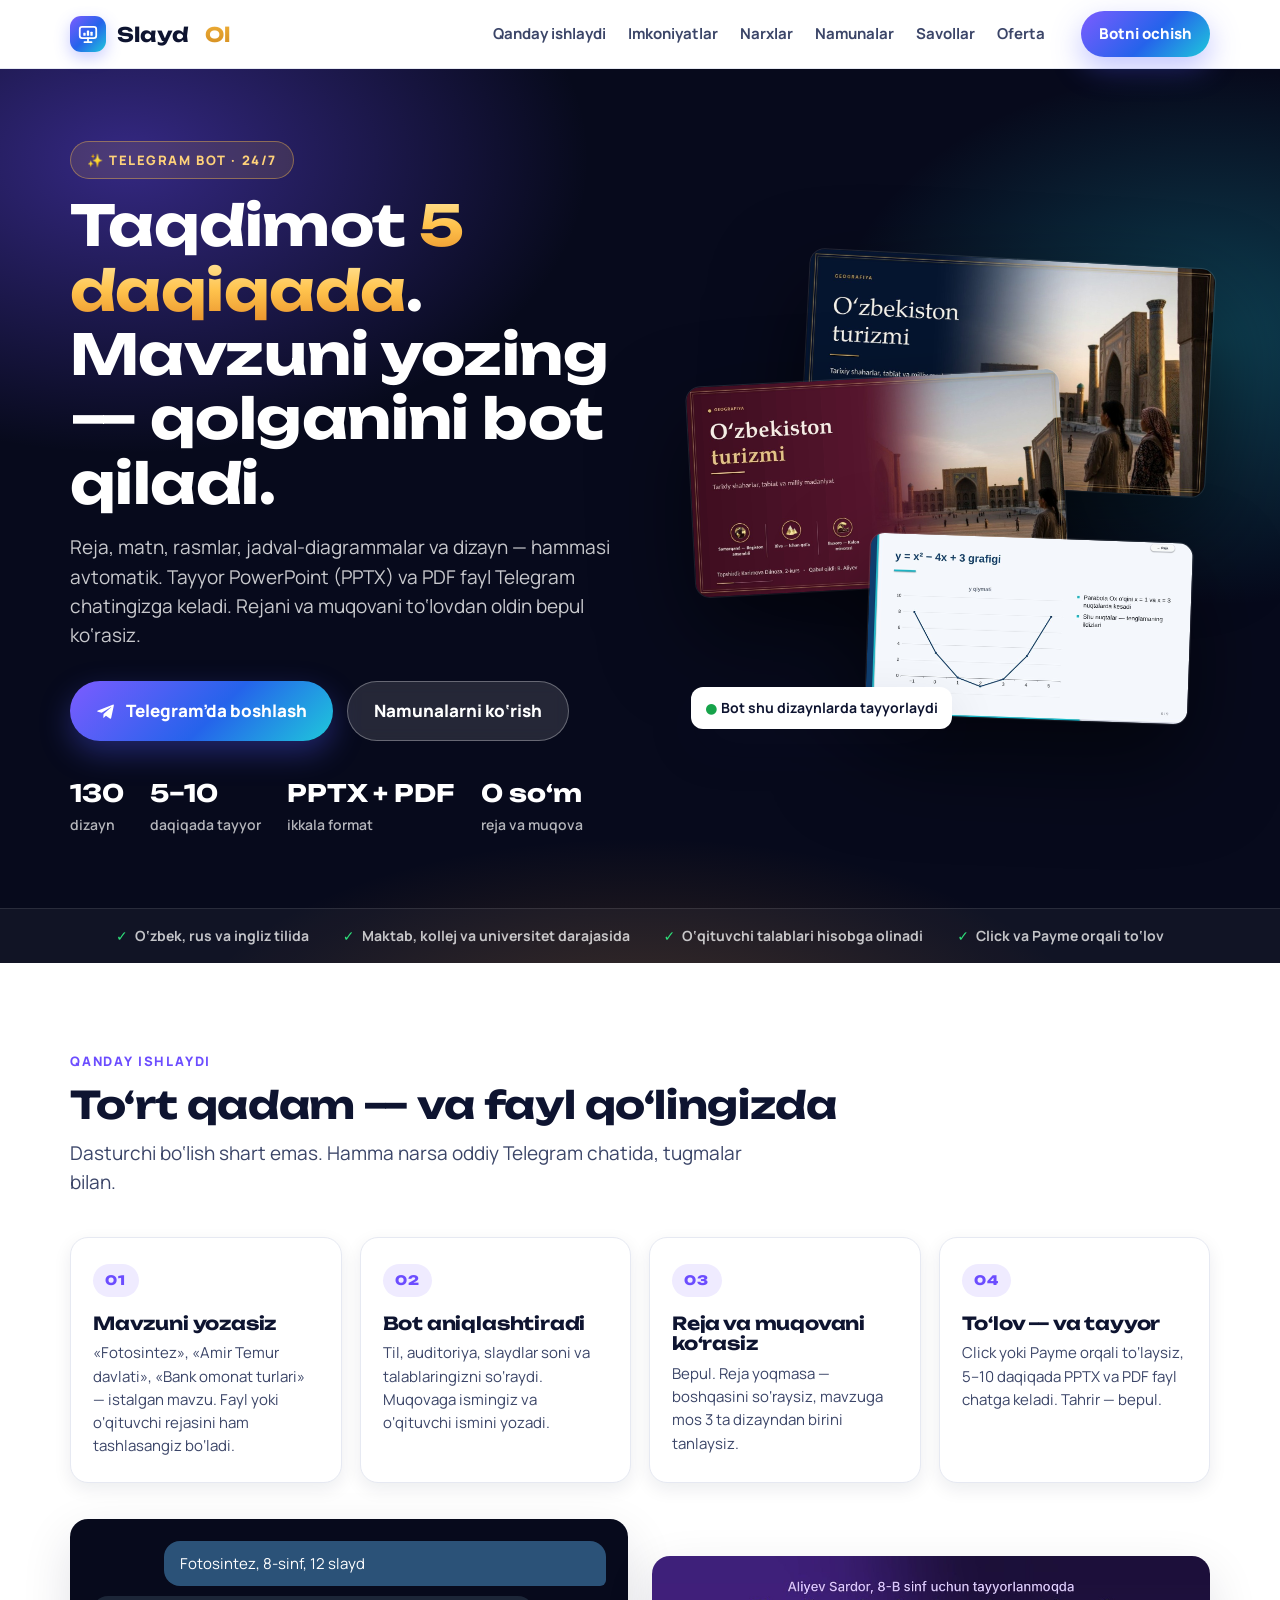
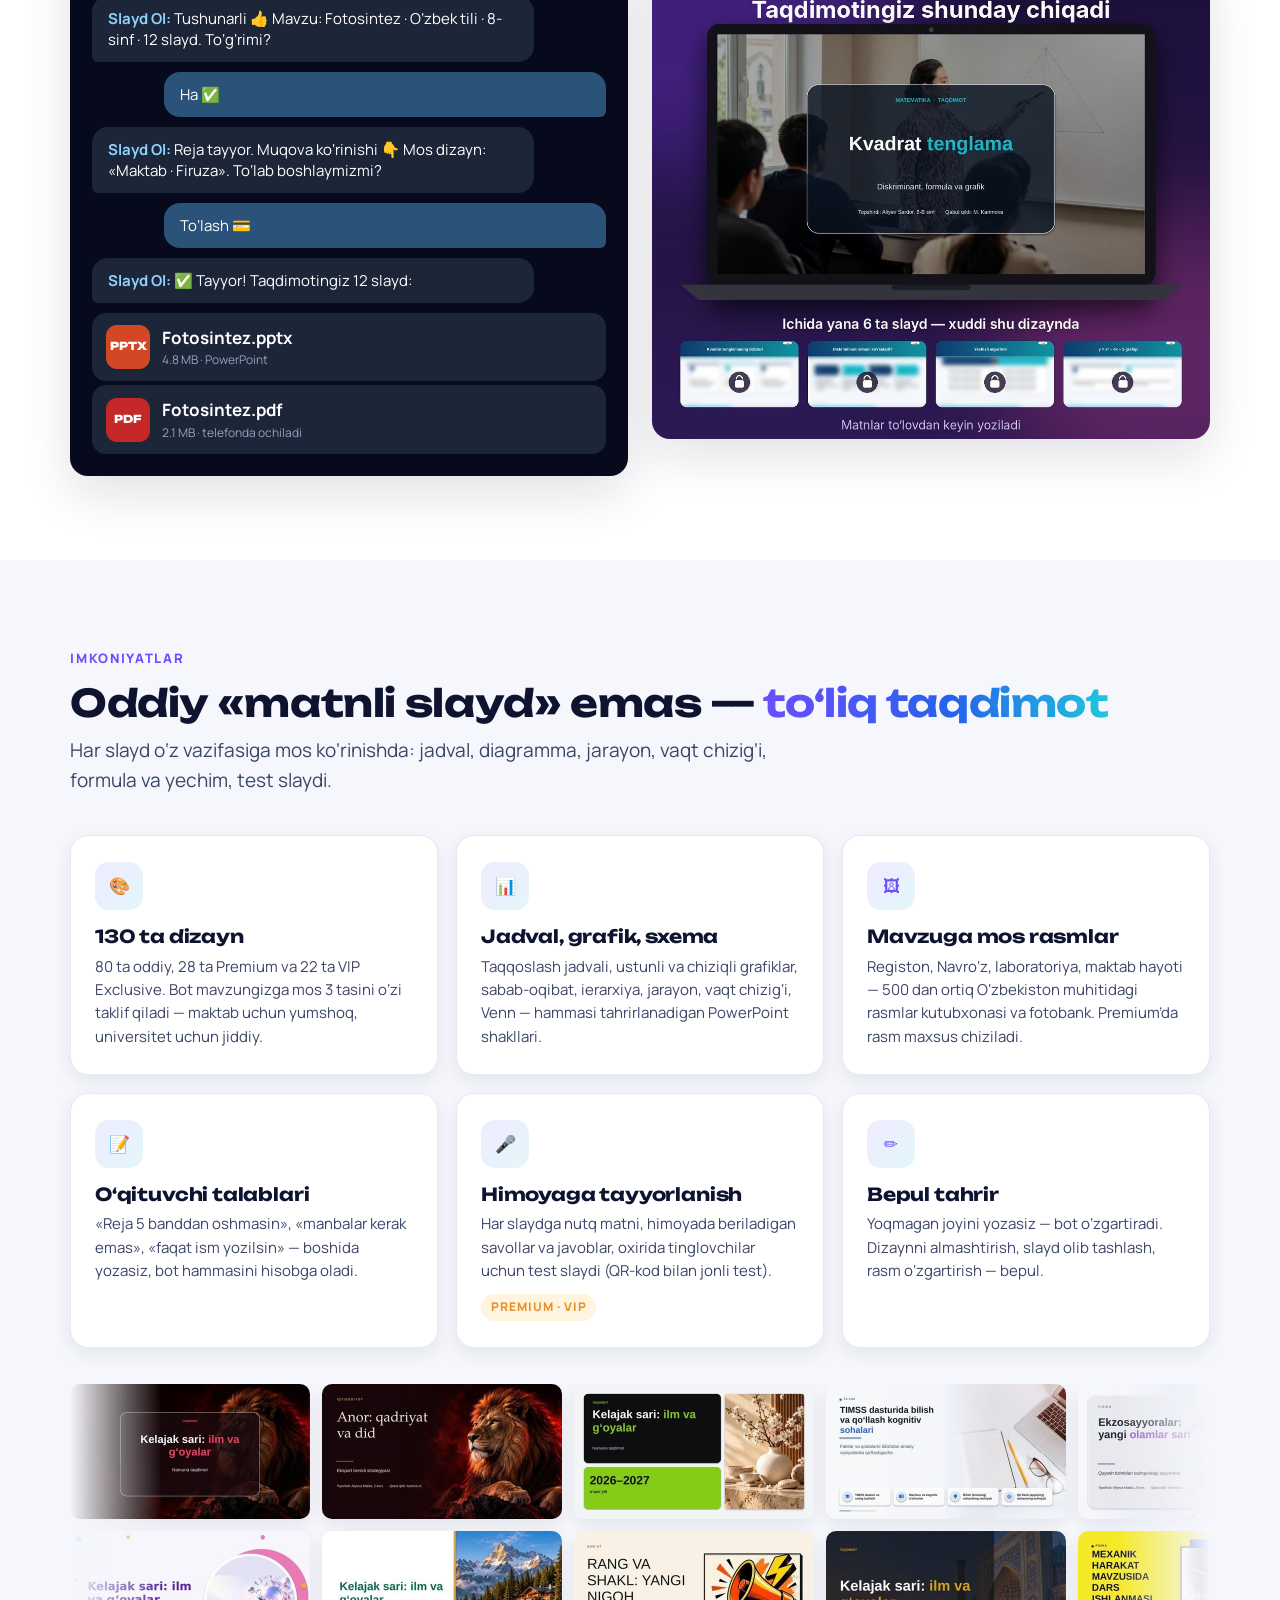
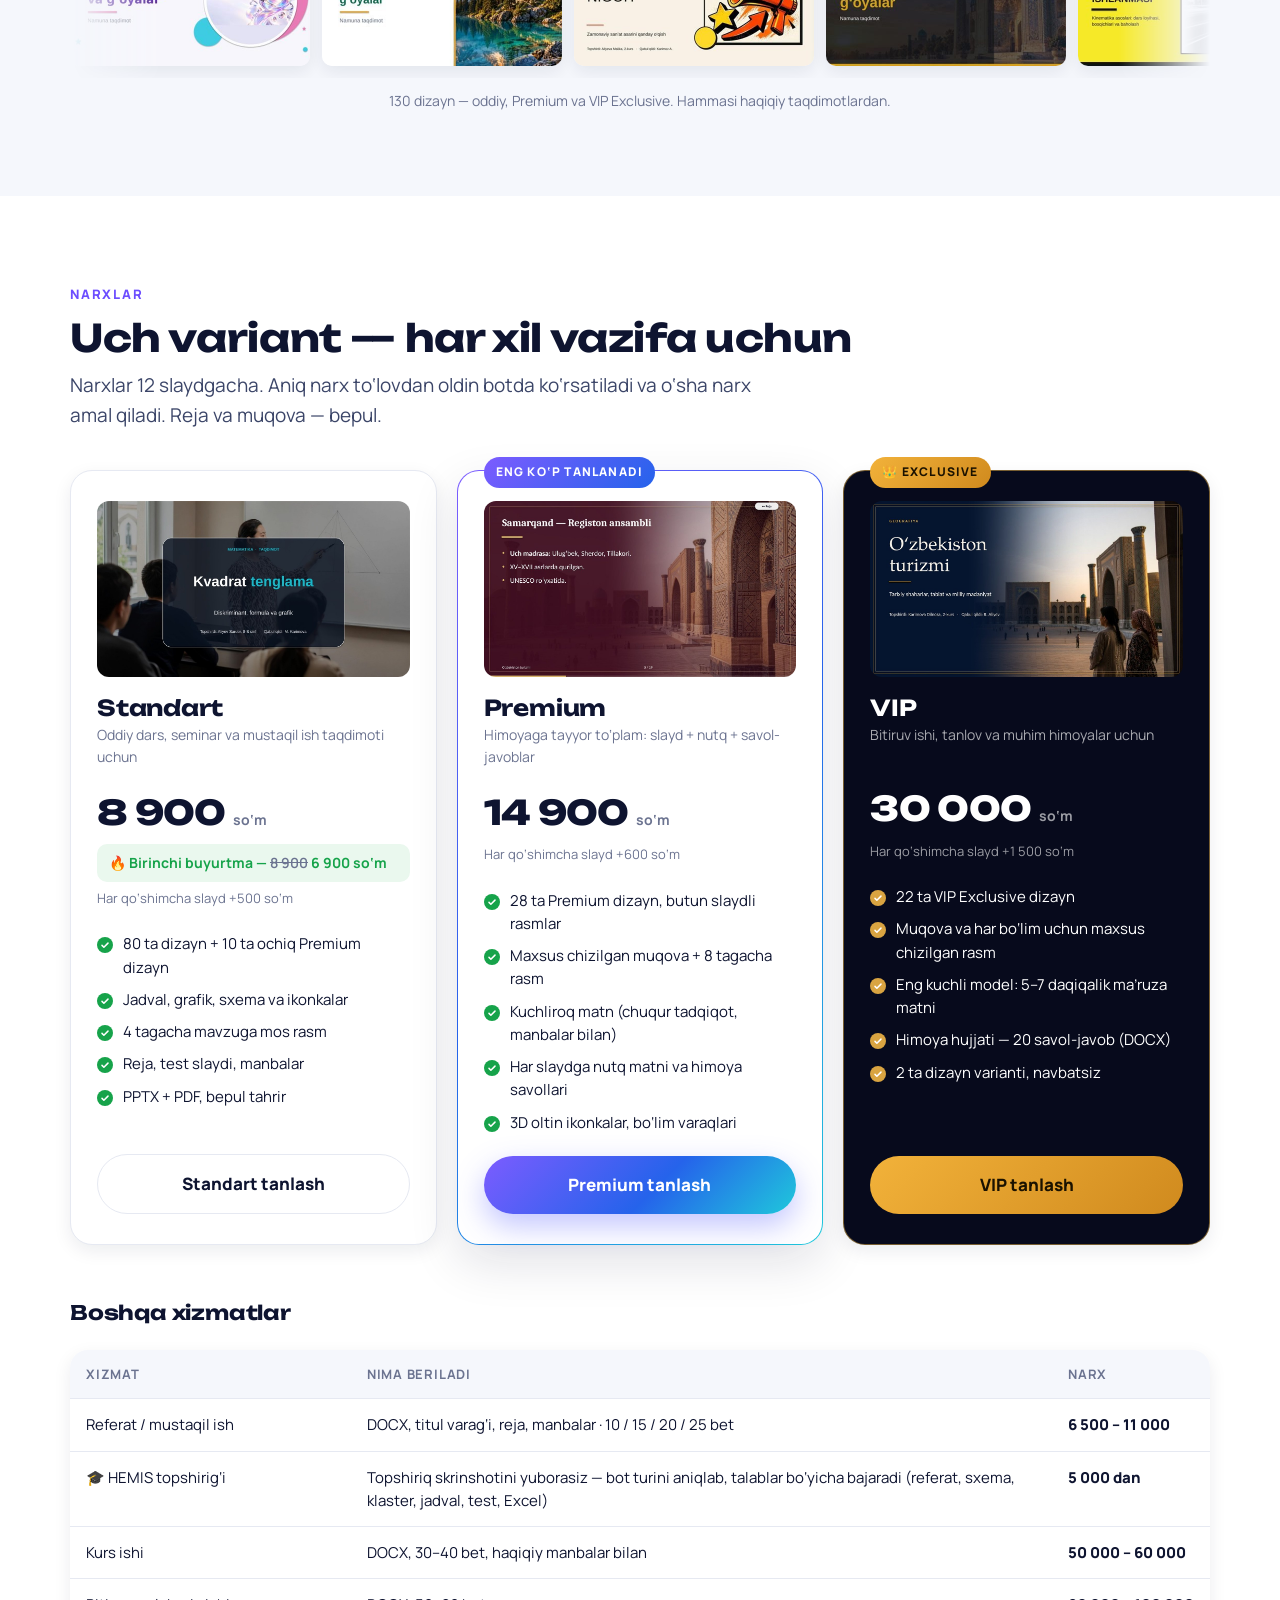
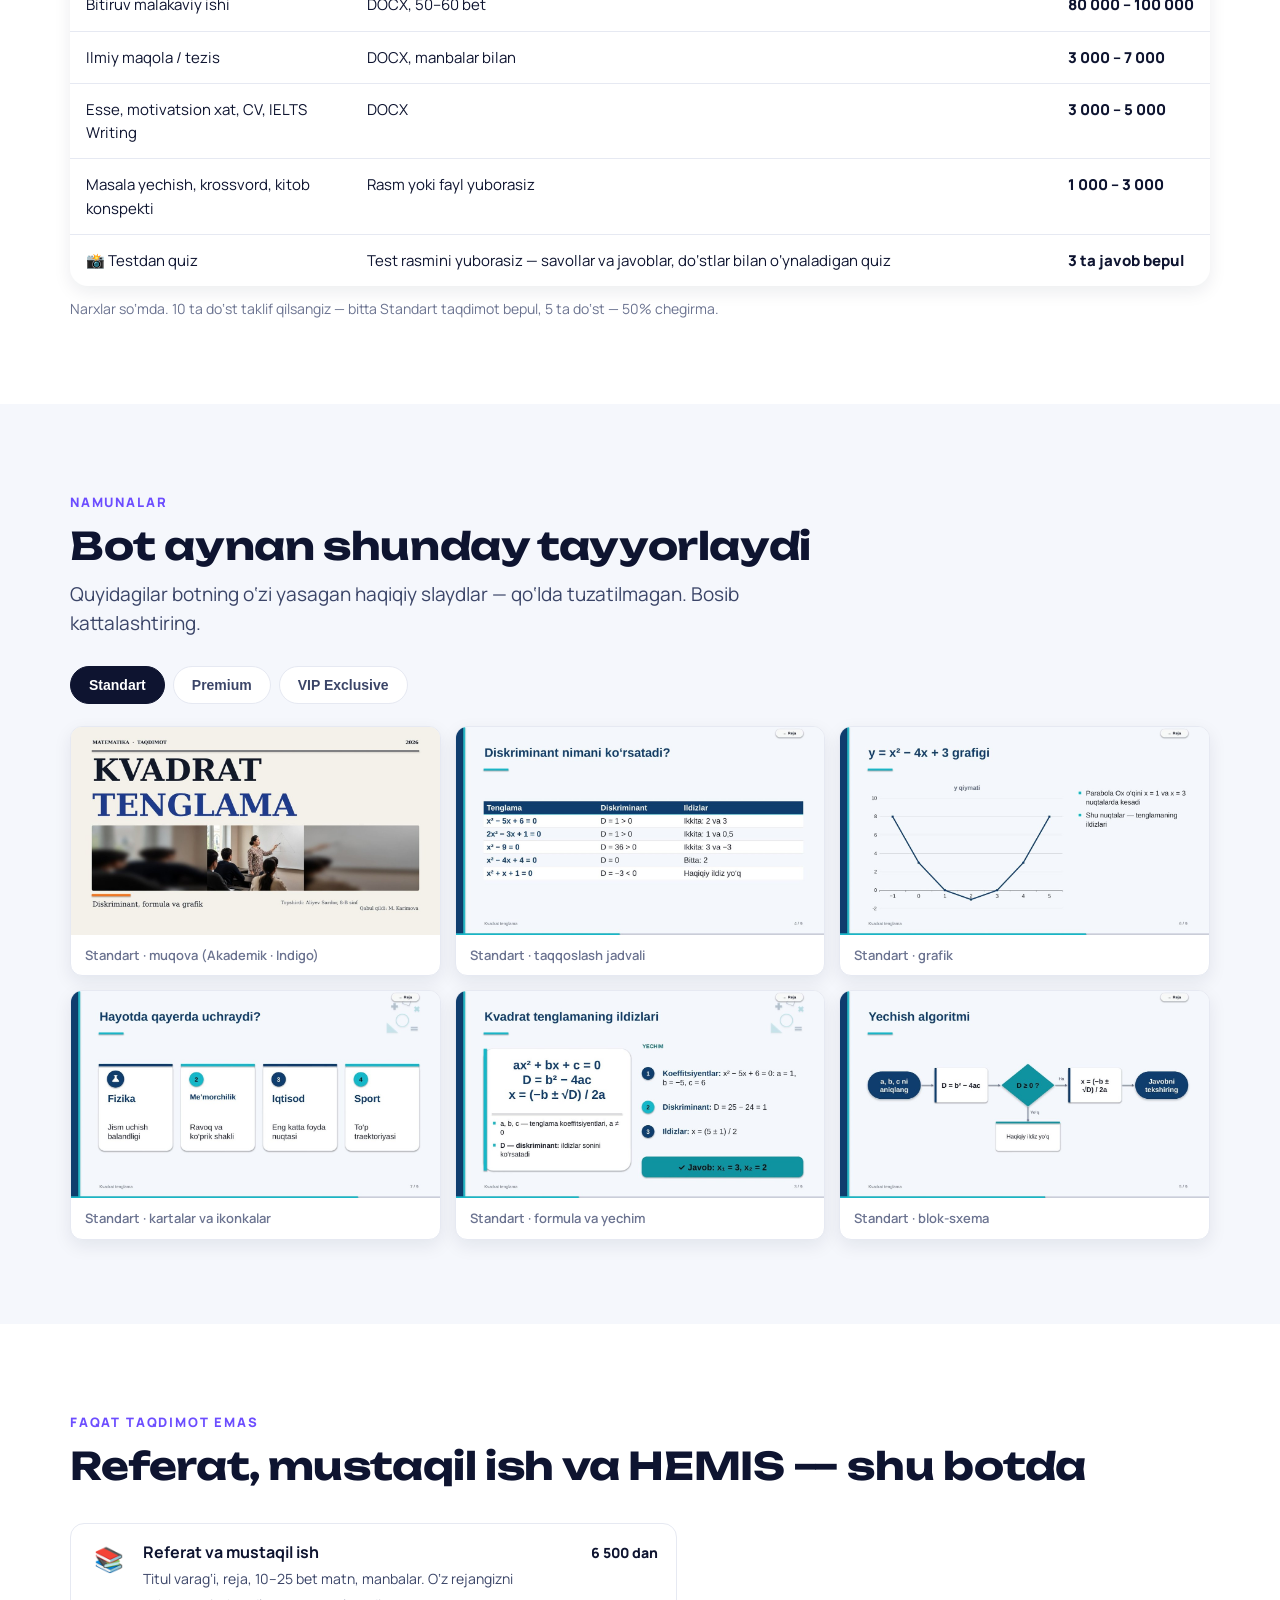
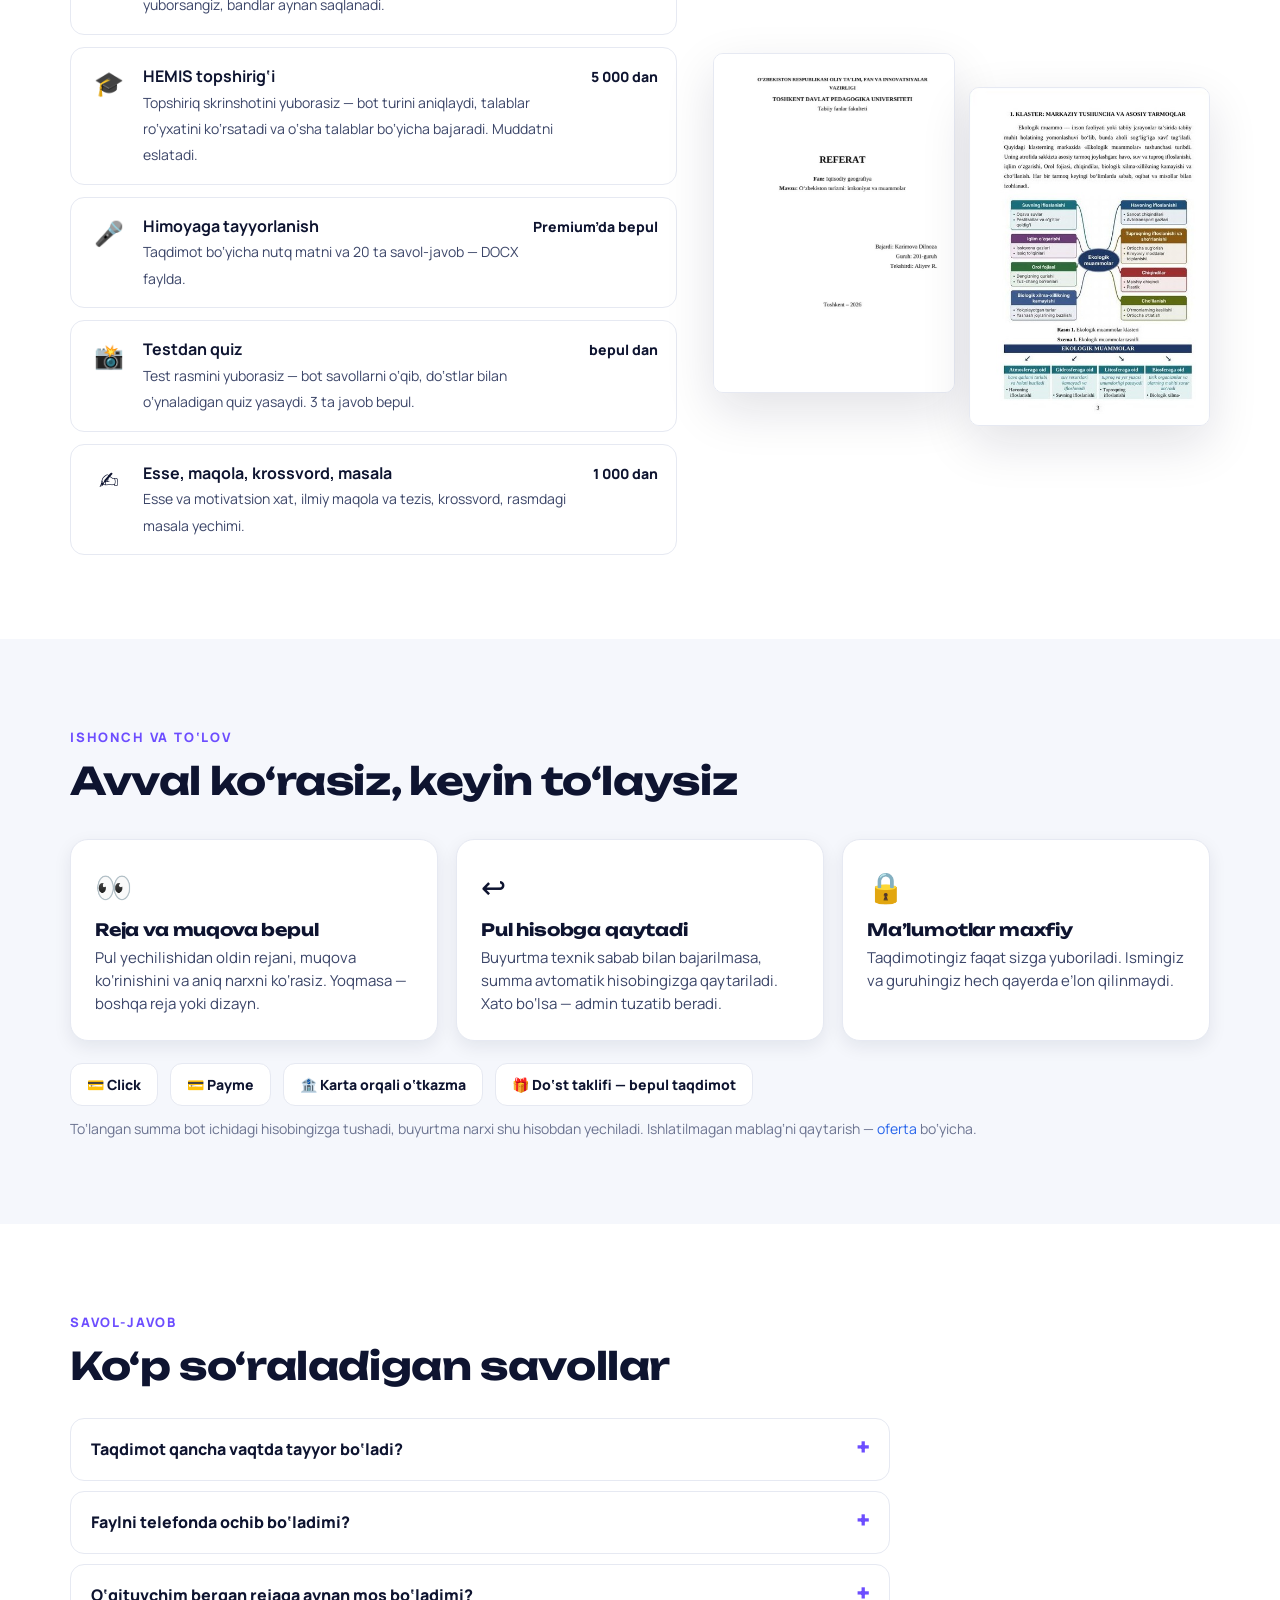
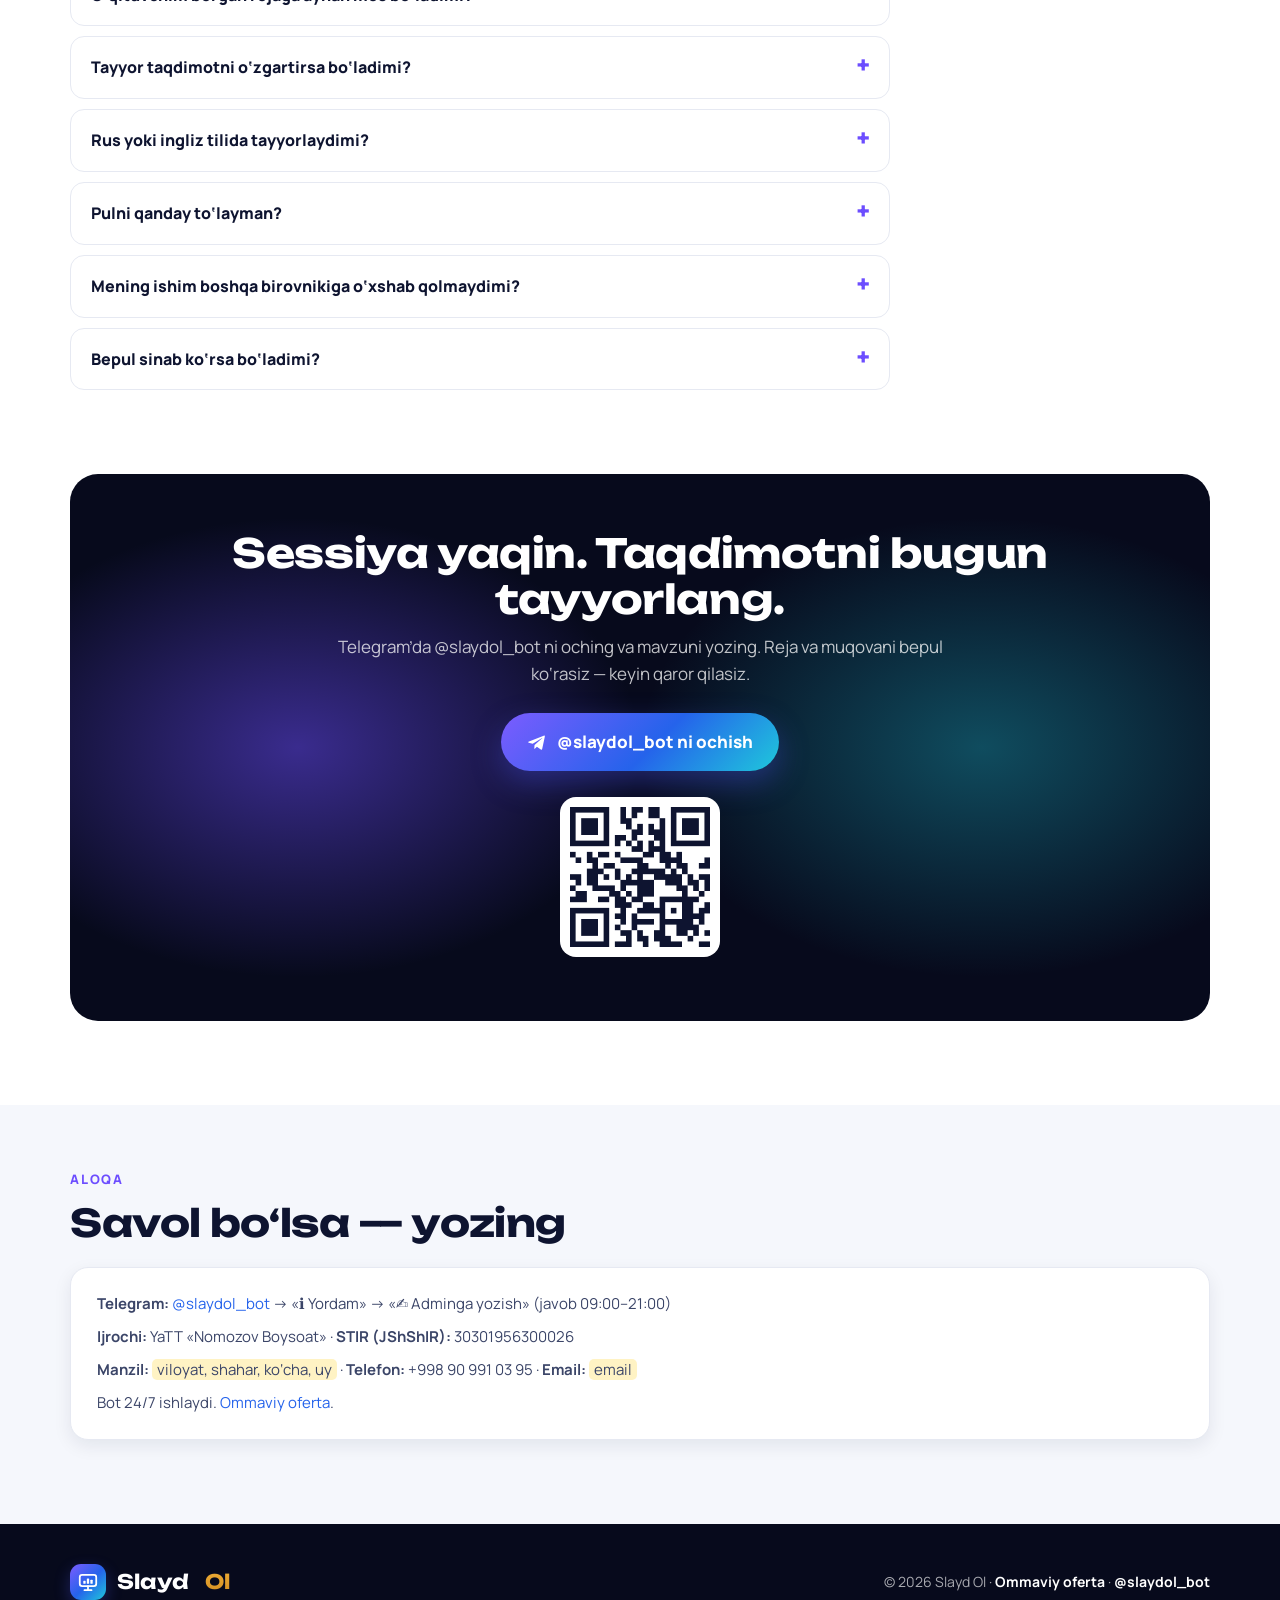
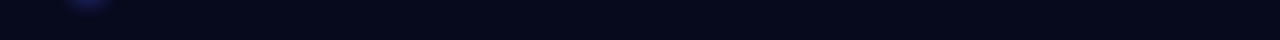
==== commit 844cf89c: "Rekvizitlar: YaTT Nomozov Boysoat, STIR, telefon Co-Authored-By: Claude Fable 5.1 <noreply@anthropic" ====
--- a/index.html
+++ b/index.html
@@ -304,8 +304,8 @@
     <h2>Savol bo‘lsa — yozing</h2>
     <div class="card">
       <p><b>Telegram:</b> <a href="https://t.me/slaydol_bot">@slaydol_bot</a> → «ℹ️ Yordam» → «✍️ Adminga yozish» (javob 09:00–21:00)</p>
-      <p><b>Ijrochi:</b> <span class="todo">YaTT / MChJ nomi</span> · <b>STIR:</b> <span class="todo">000 000 000</span></p>
-      <p><b>Manzil:</b> <span class="todo">viloyat, shahar, ko‘cha, uy</span> · <b>Telefon:</b> <span class="todo">+998 __ ___ __ __</span> · <b>Email:</b> <span class="todo">email</span></p>
+      <p><b>Ijrochi:</b> YaTT «Nomozov Boysoat» · <b>STIR (JShShIR):</b> 30301956300026</p>
+      <p><b>Manzil:</b> <span class="todo">viloyat, shahar, ko‘cha, uy</span> · <b>Telefon:</b> +998 90 991 03 95 · <b>Email:</b> <span class="todo">email</span></p>
       <p>Bot 24/7 ishlaydi. <a href="oferta.html">Ommaviy oferta</a>.</p>
     </div>
   </div>
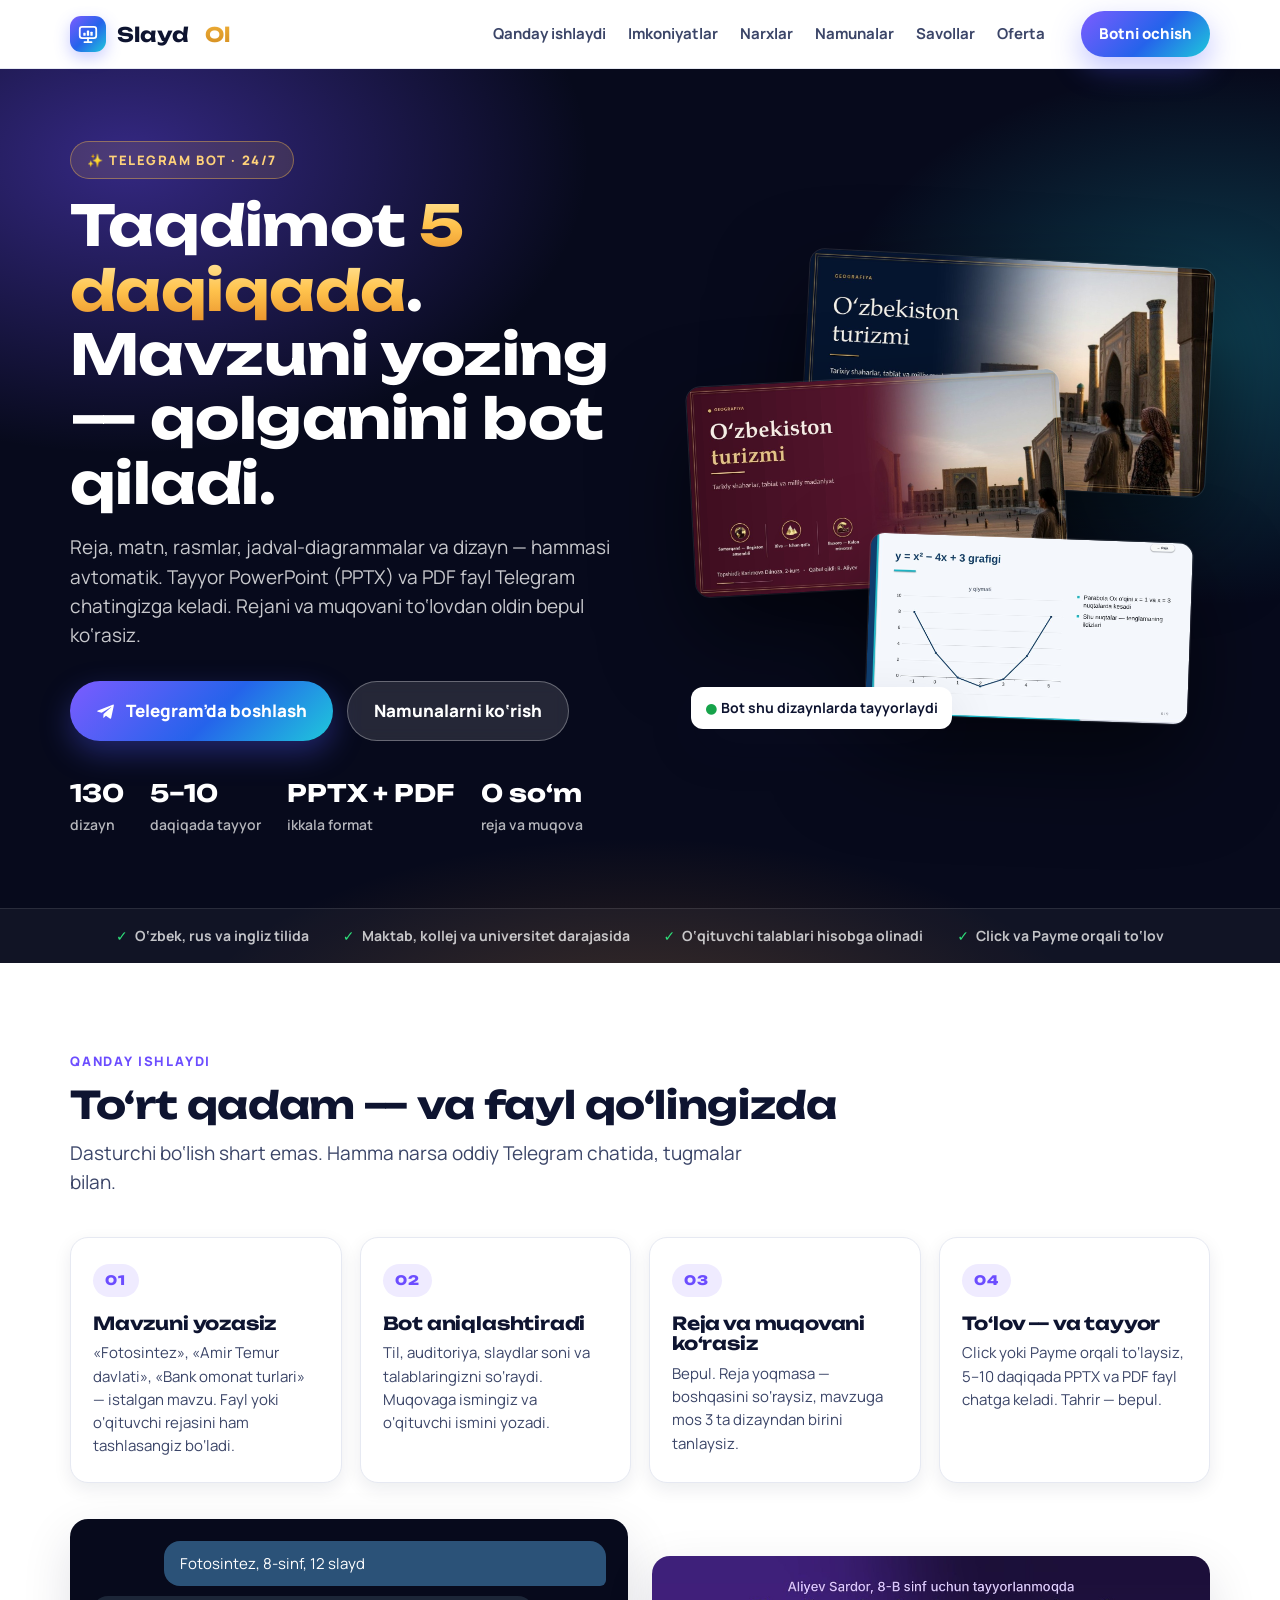
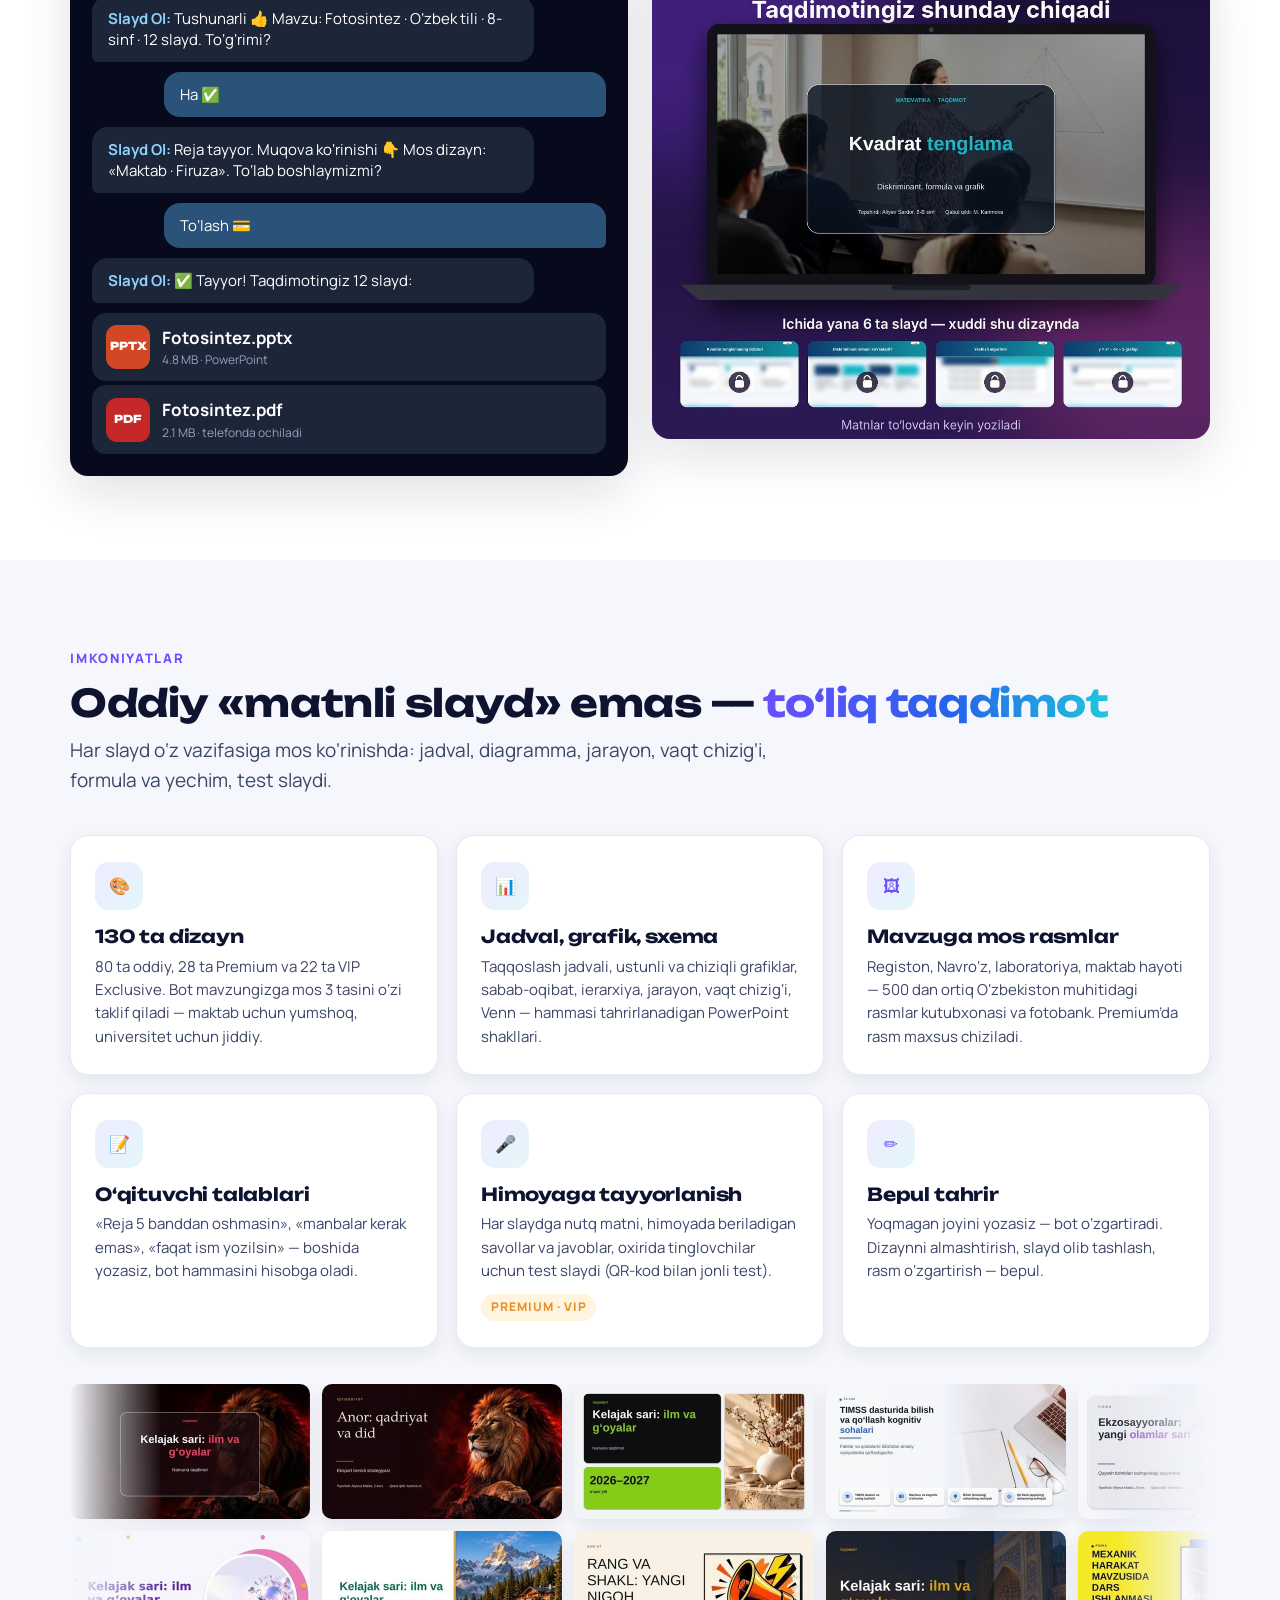
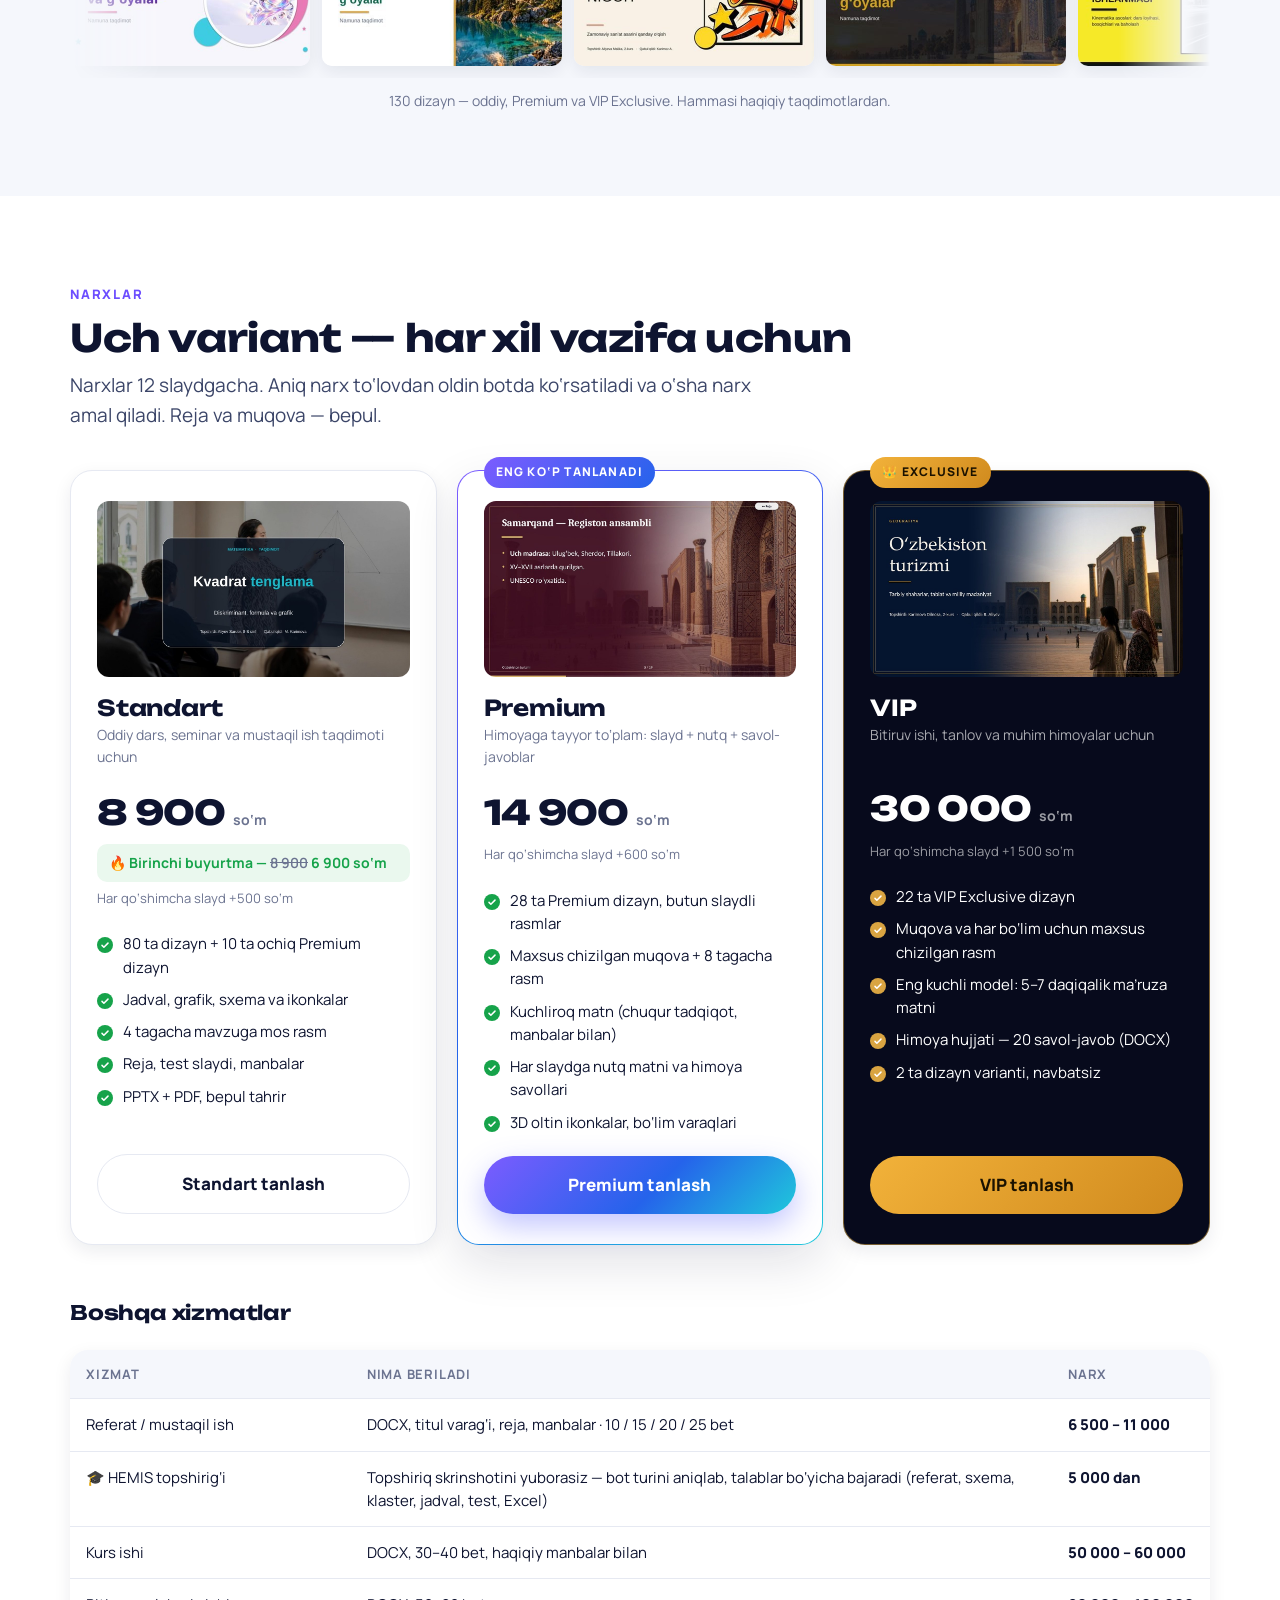
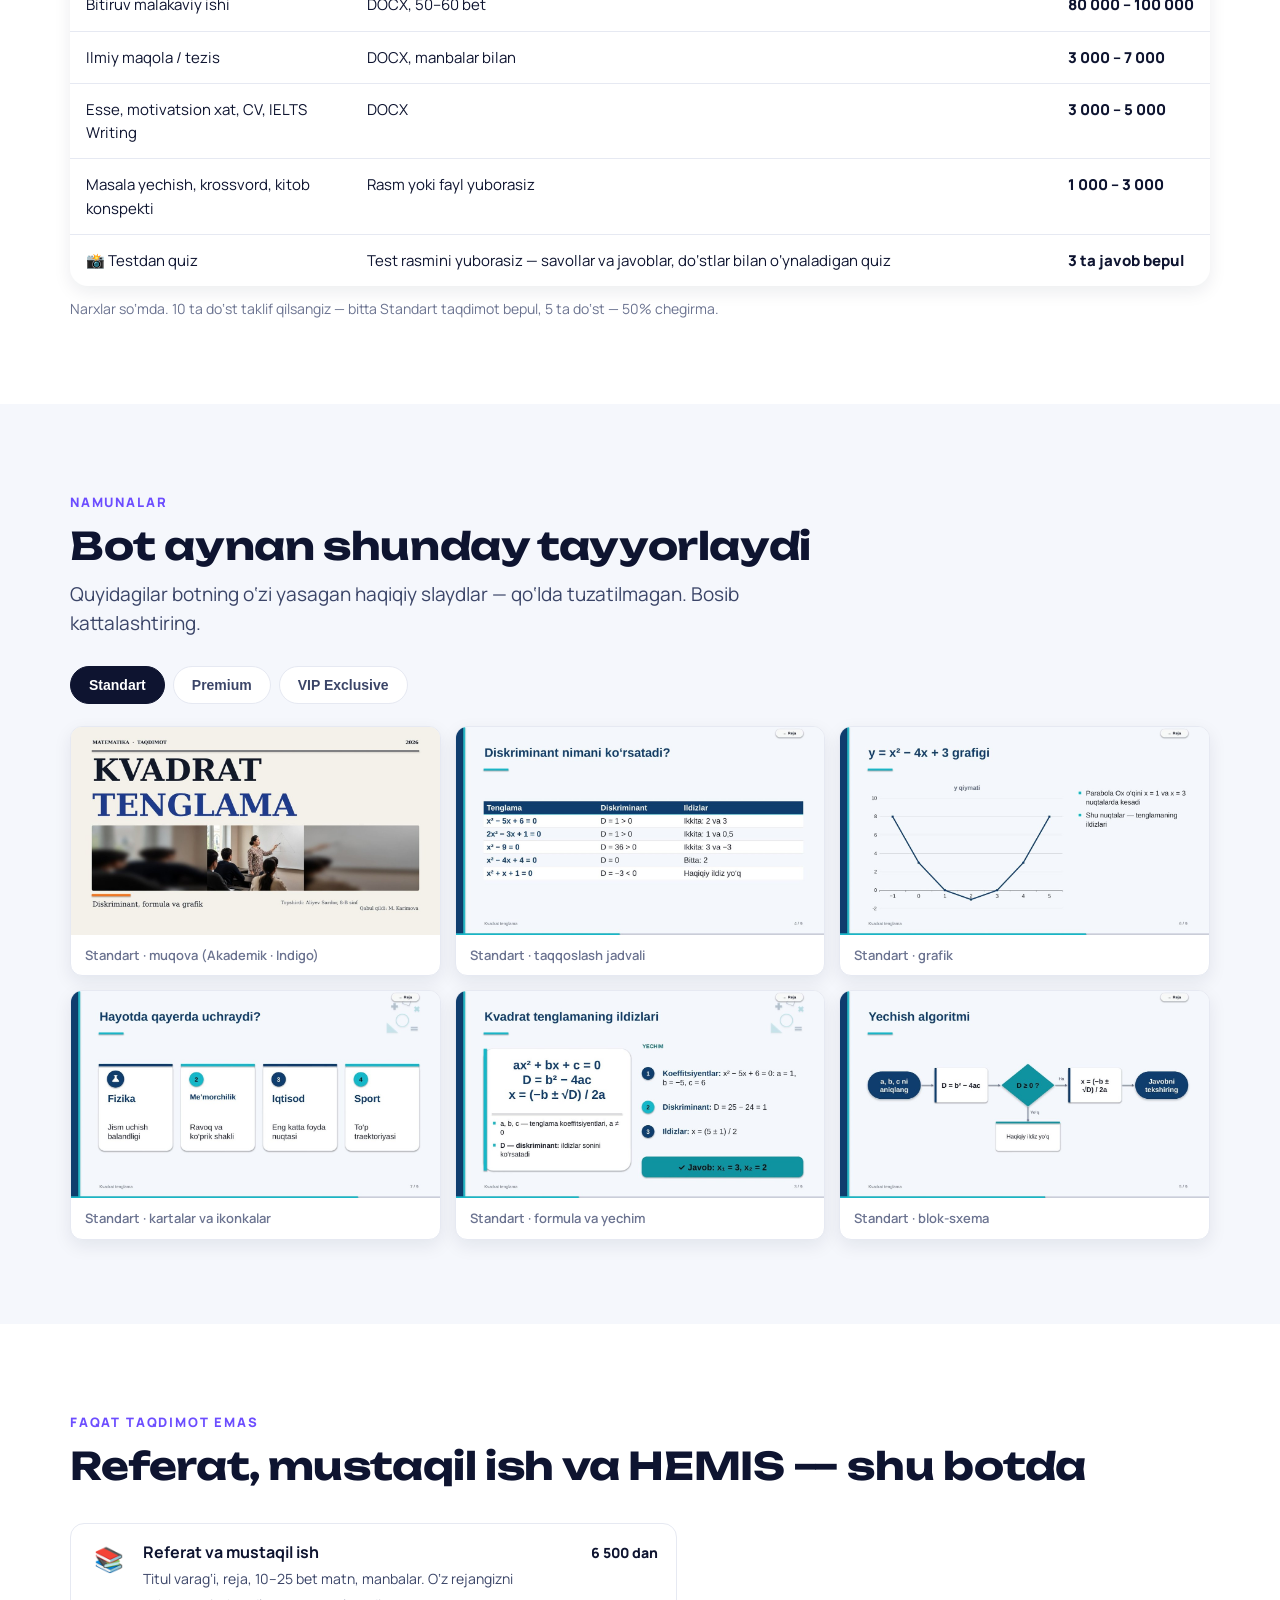
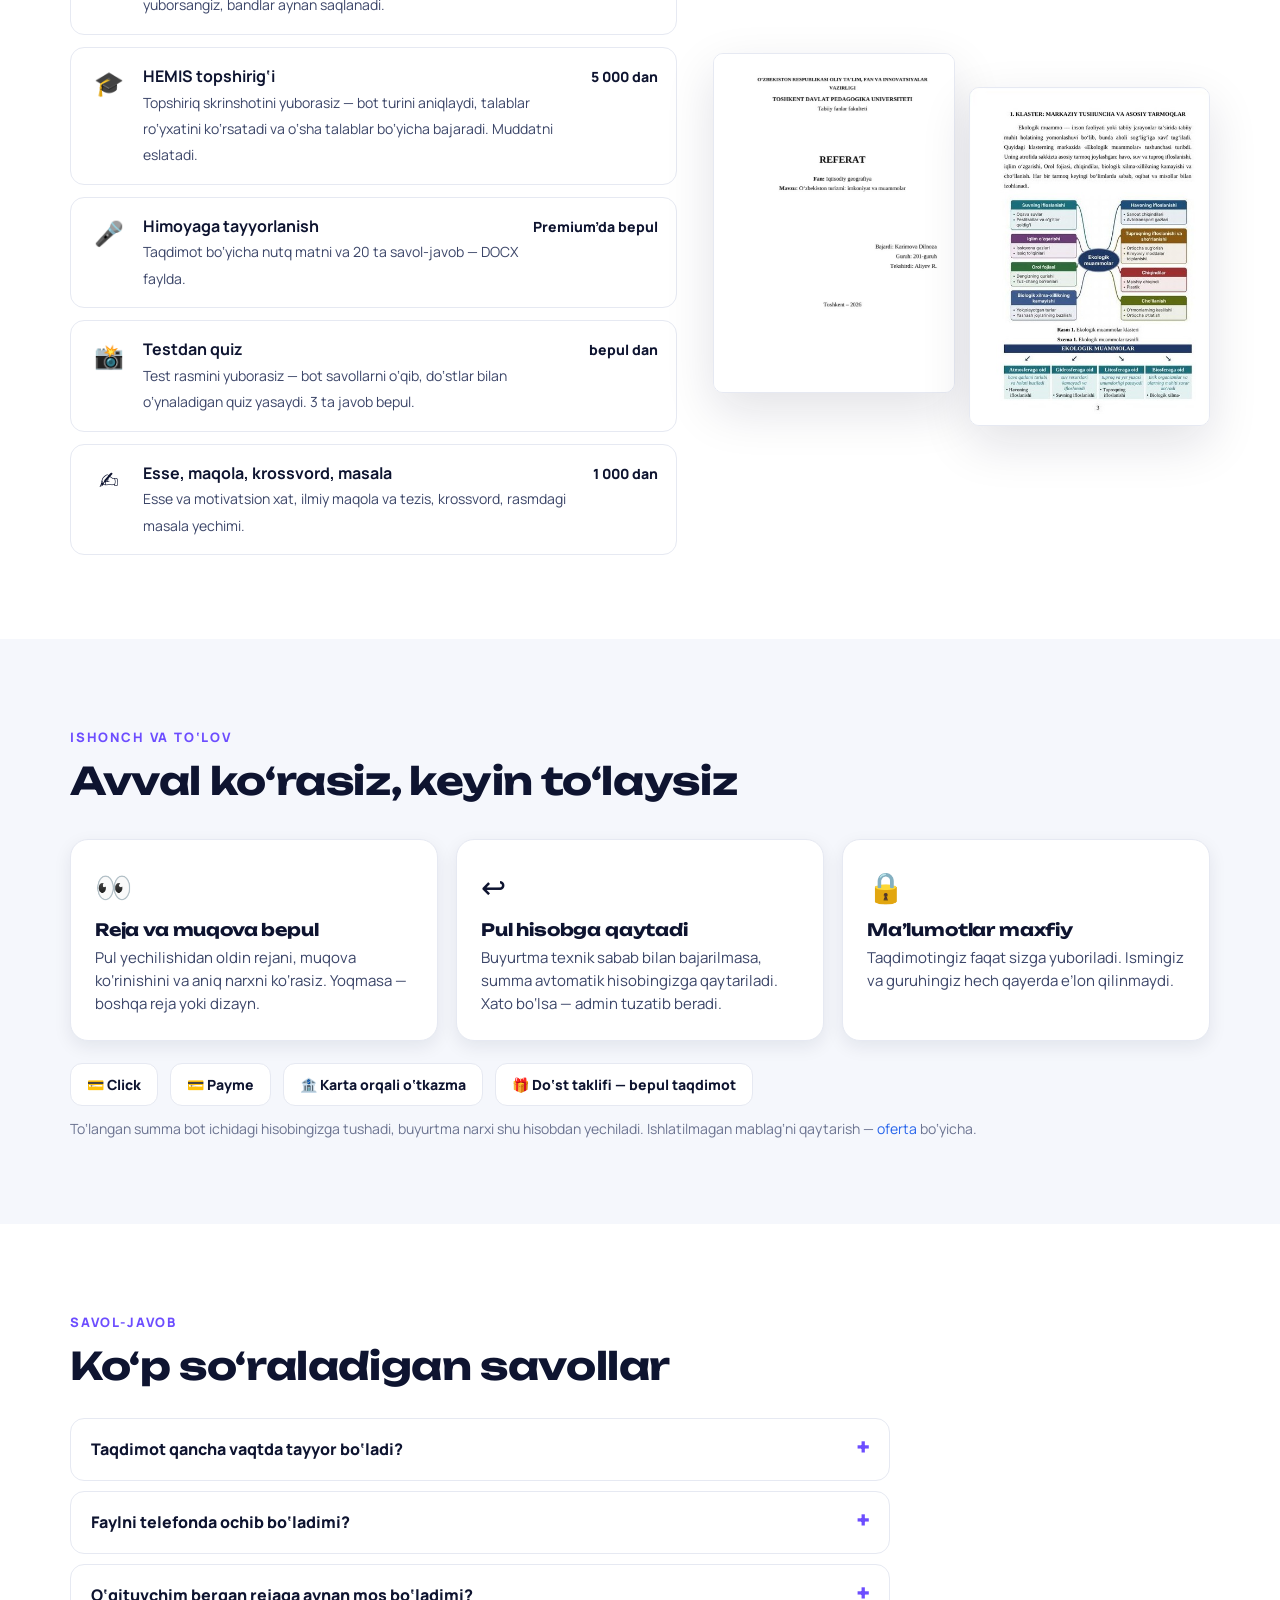
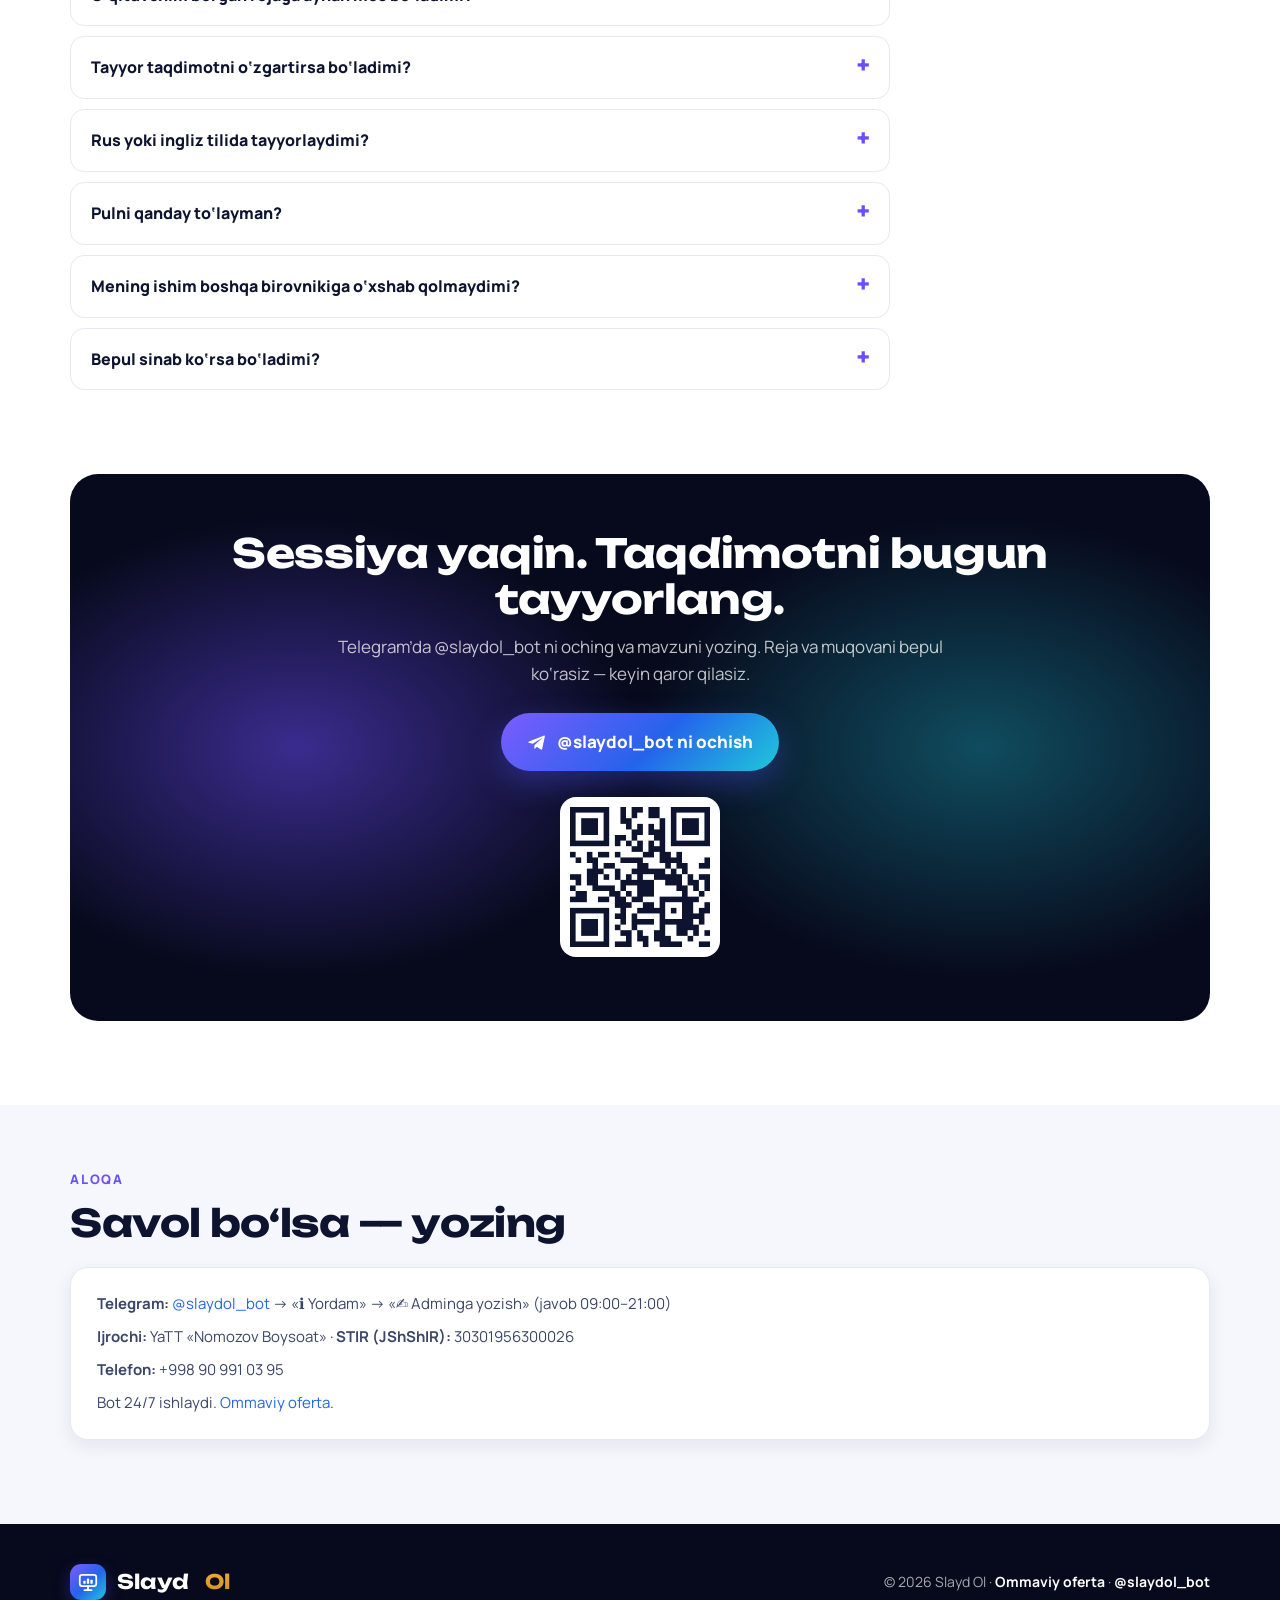
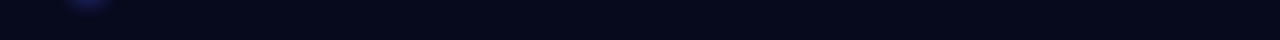
==== commit 00018f7c: "Oferta sanasi, bo'sh rekvizitlar yashirildi Co-Authored-By: Claude Fable 5.1 <noreply@anthropic.com>" ====
--- a/index.html
+++ b/index.html
@@ -305,7 +305,8 @@
     <div class="card">
       <p><b>Telegram:</b> <a href="https://t.me/slaydol_bot">@slaydol_bot</a> → «ℹ️ Yordam» → «✍️ Adminga yozish» (javob 09:00–21:00)</p>
       <p><b>Ijrochi:</b> YaTT «Nomozov Boysoat» · <b>STIR (JShShIR):</b> 30301956300026</p>
-      <p><b>Manzil:</b> <span class="todo">viloyat, shahar, ko‘cha, uy</span> · <b>Telefon:</b> +998 90 991 03 95 · <b>Email:</b> <span class="todo">email</span></p>
+      <p><b>Telefon:</b> +998 90 991 03 95</p>
+      <!-- TODO: manzil va email — foydalanuvchi keyin beradi -->
       <p>Bot 24/7 ishlaydi. <a href="oferta.html">Ommaviy oferta</a>.</p>
     </div>
   </div>
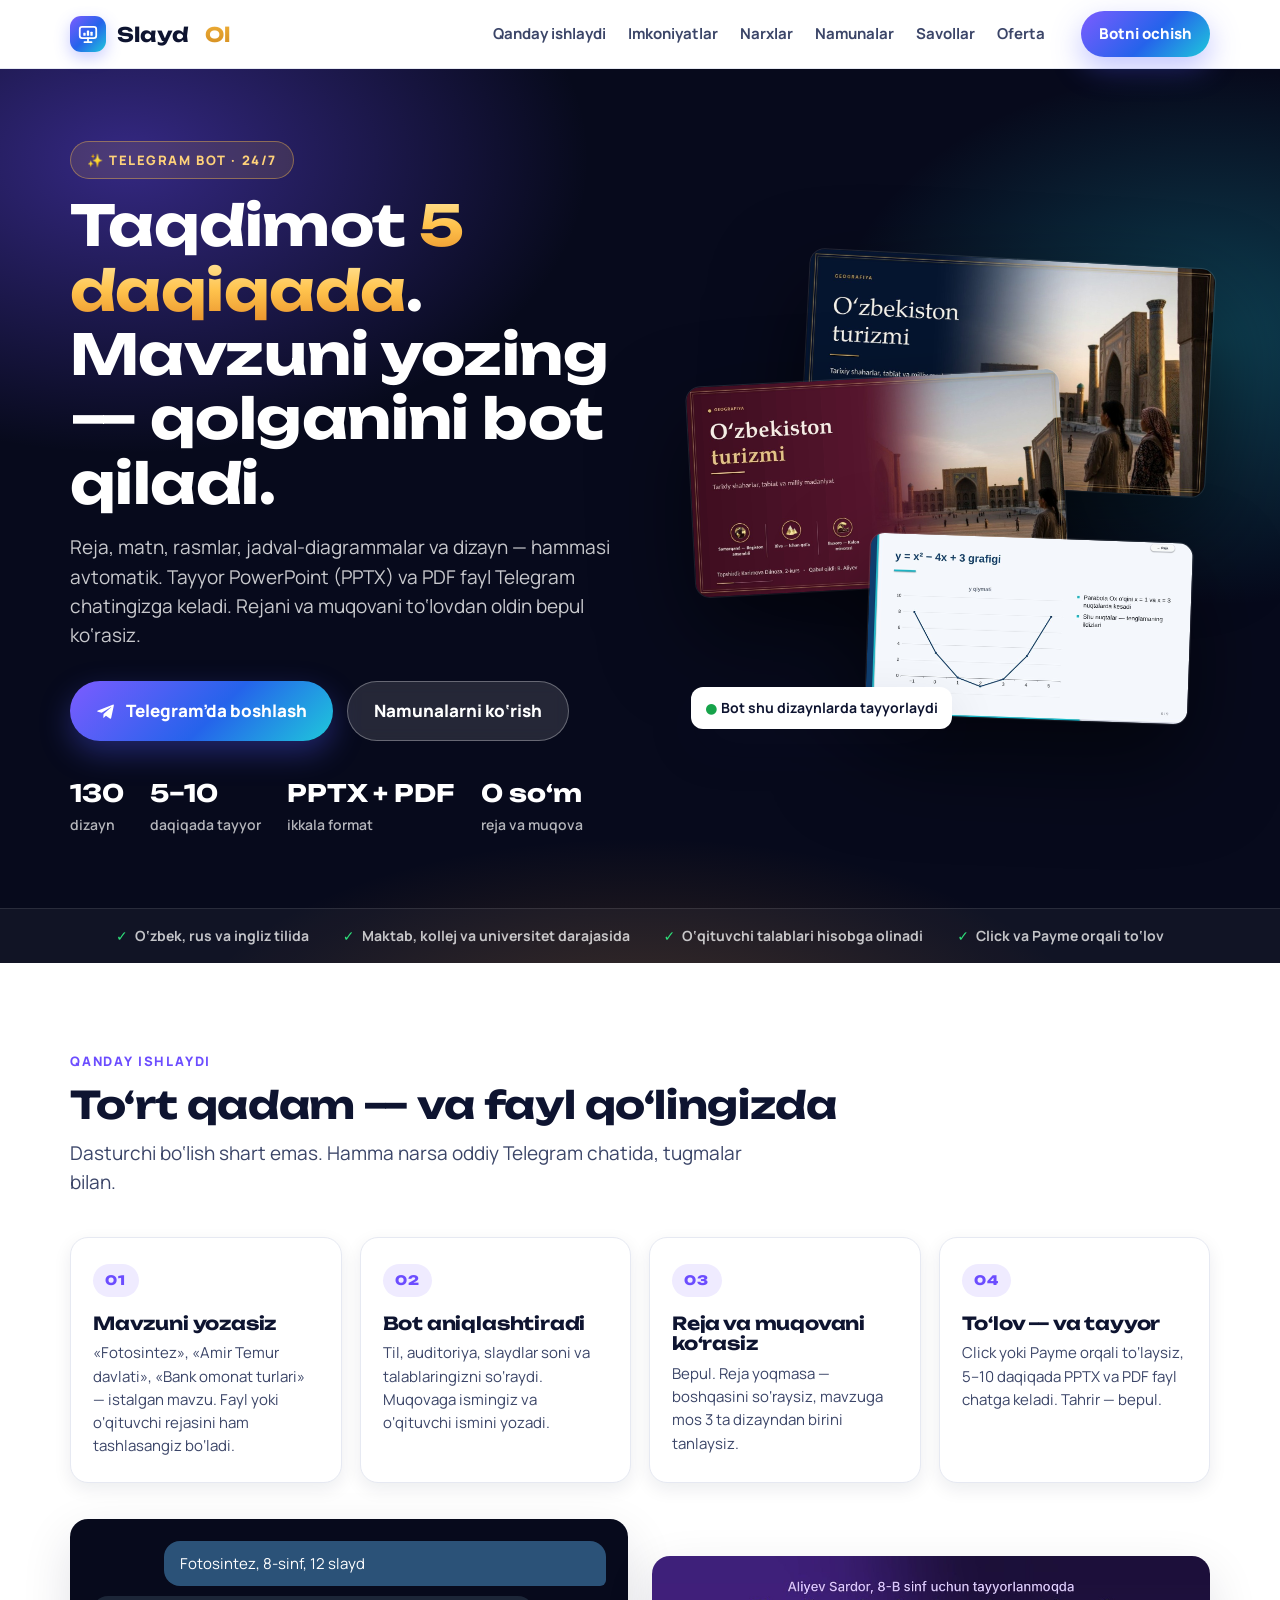
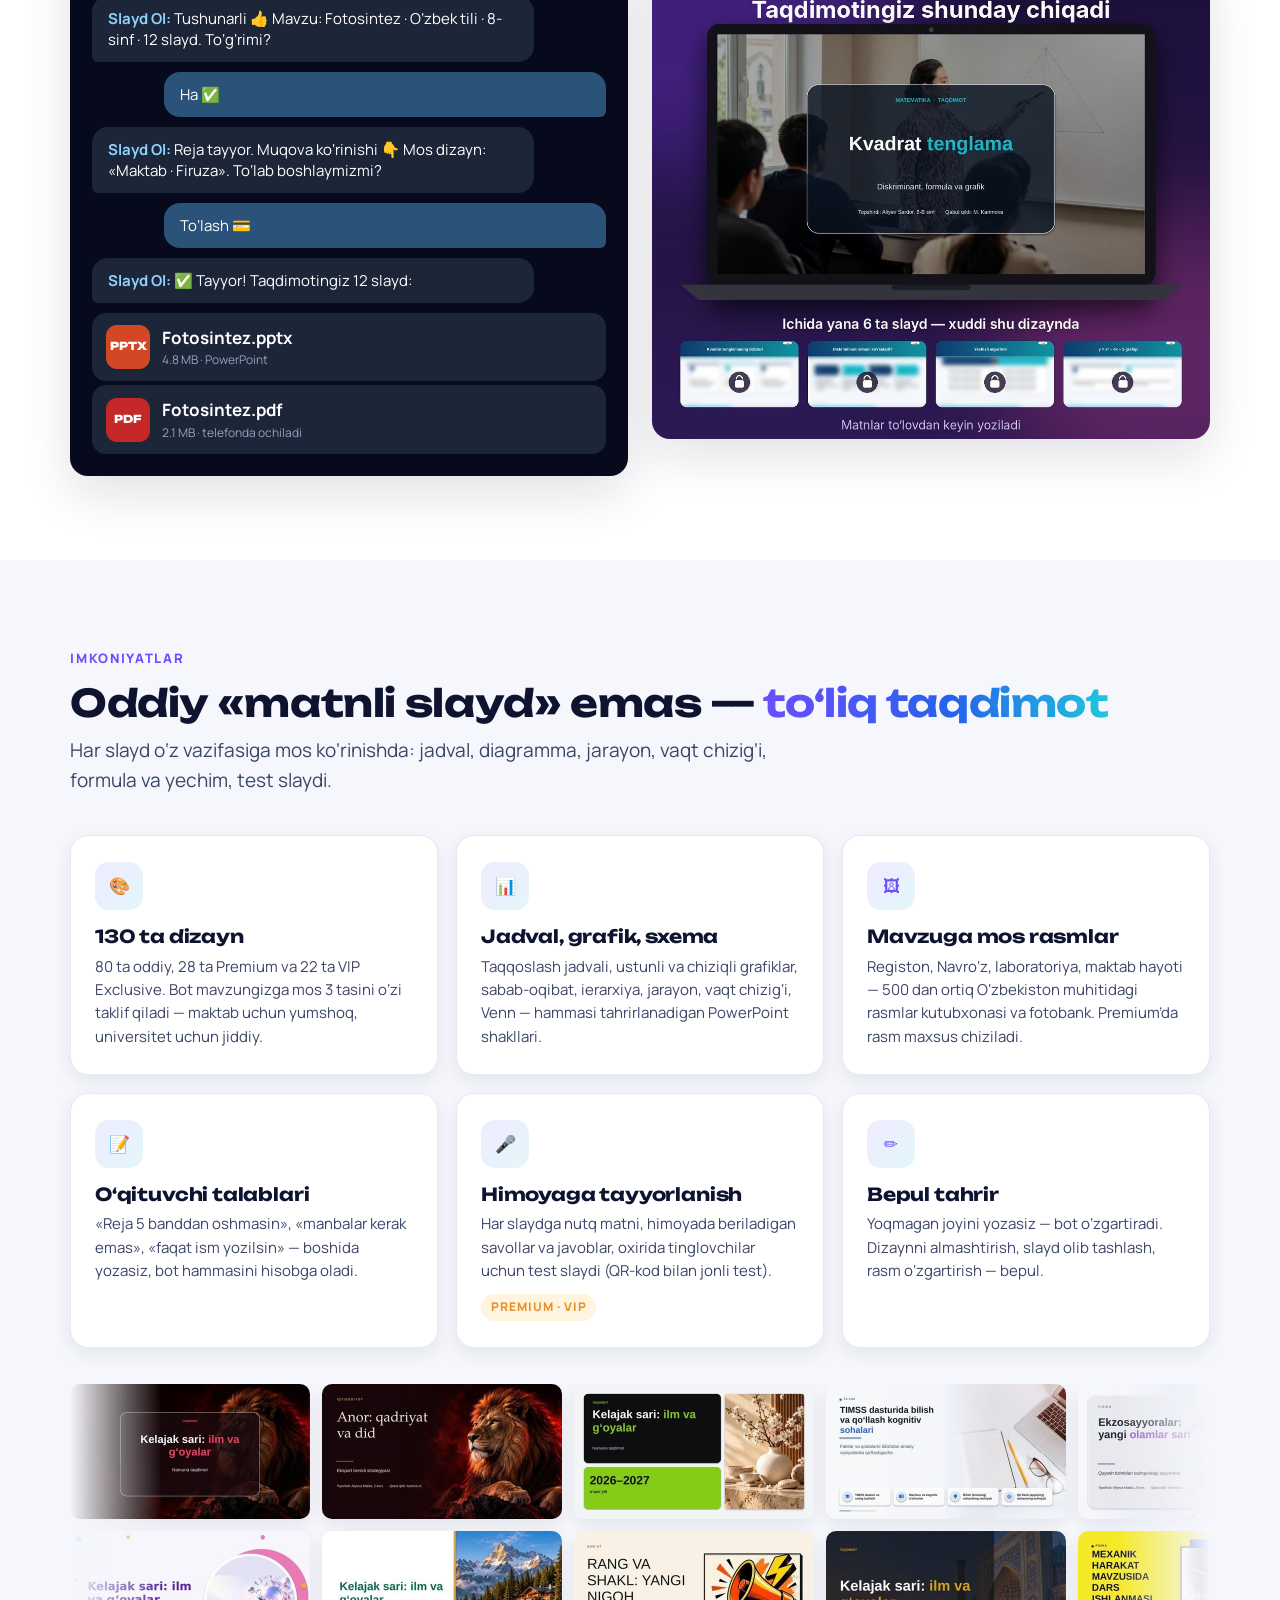
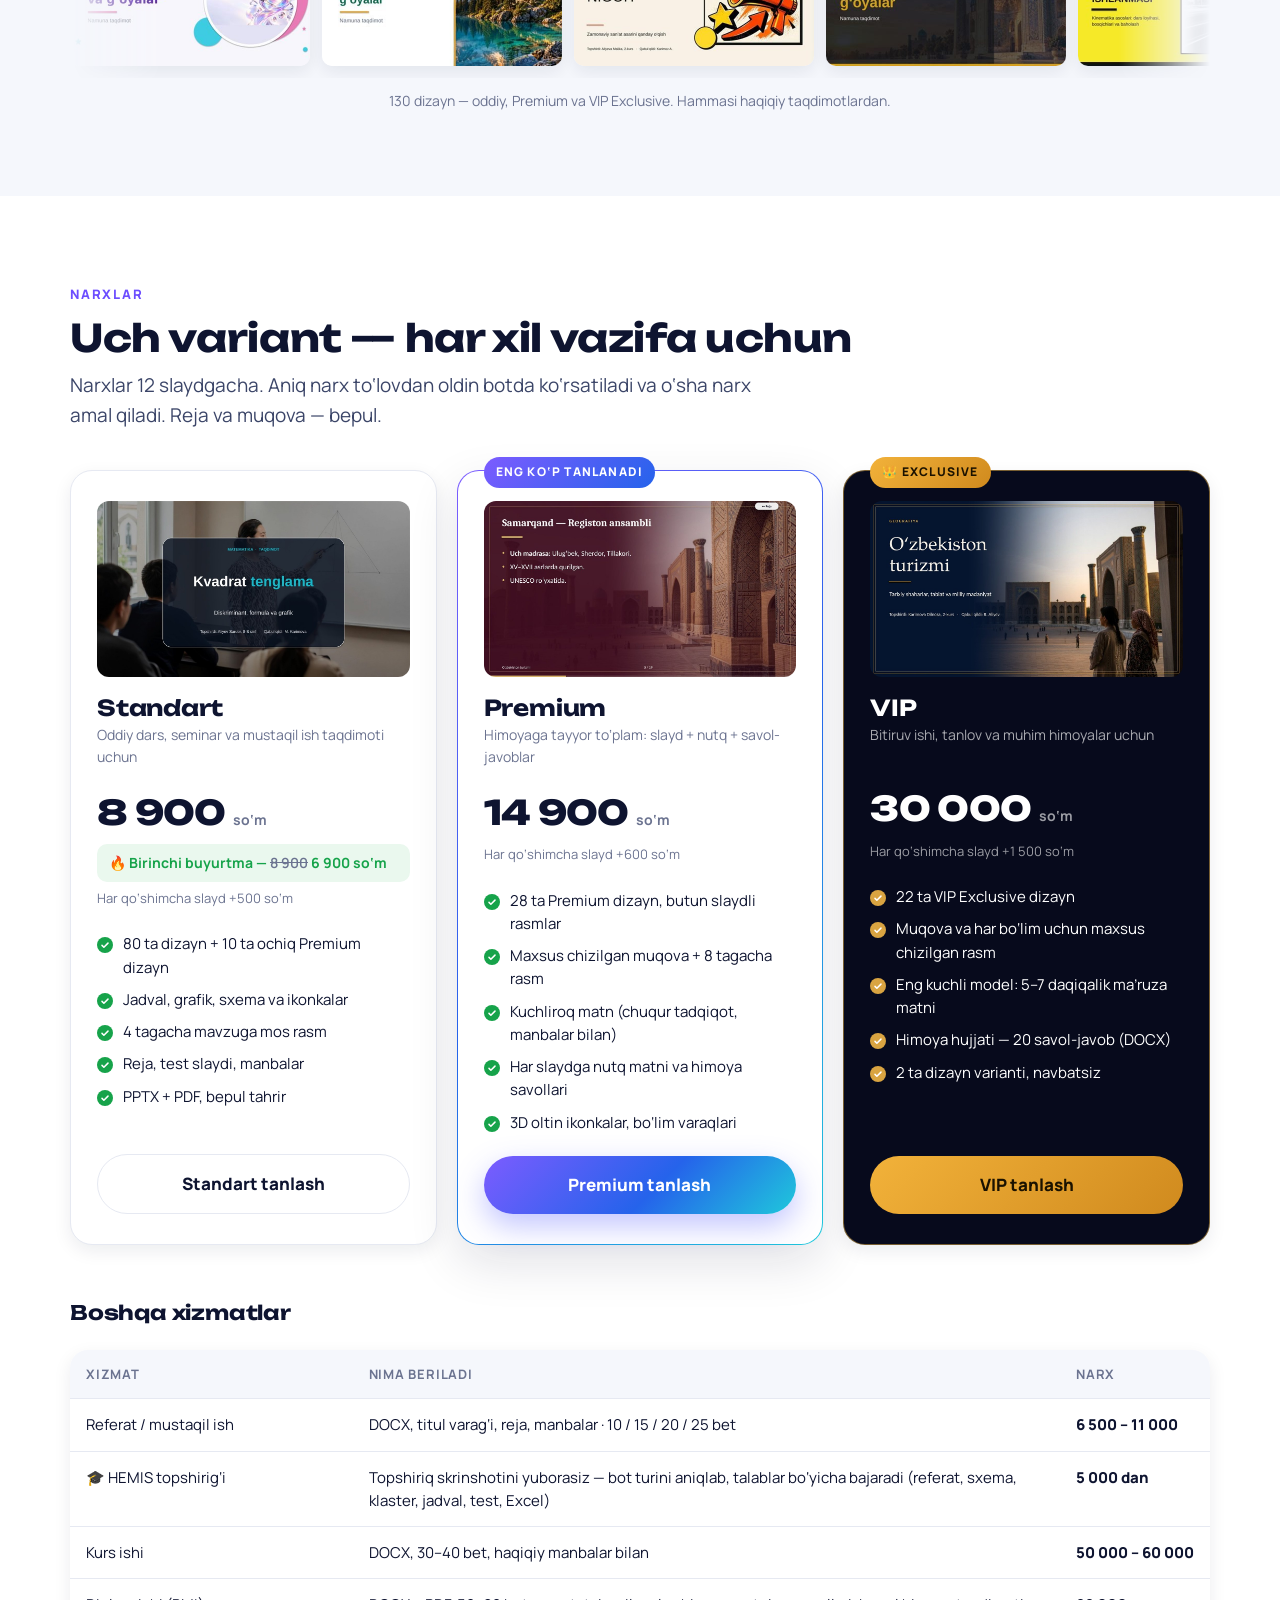
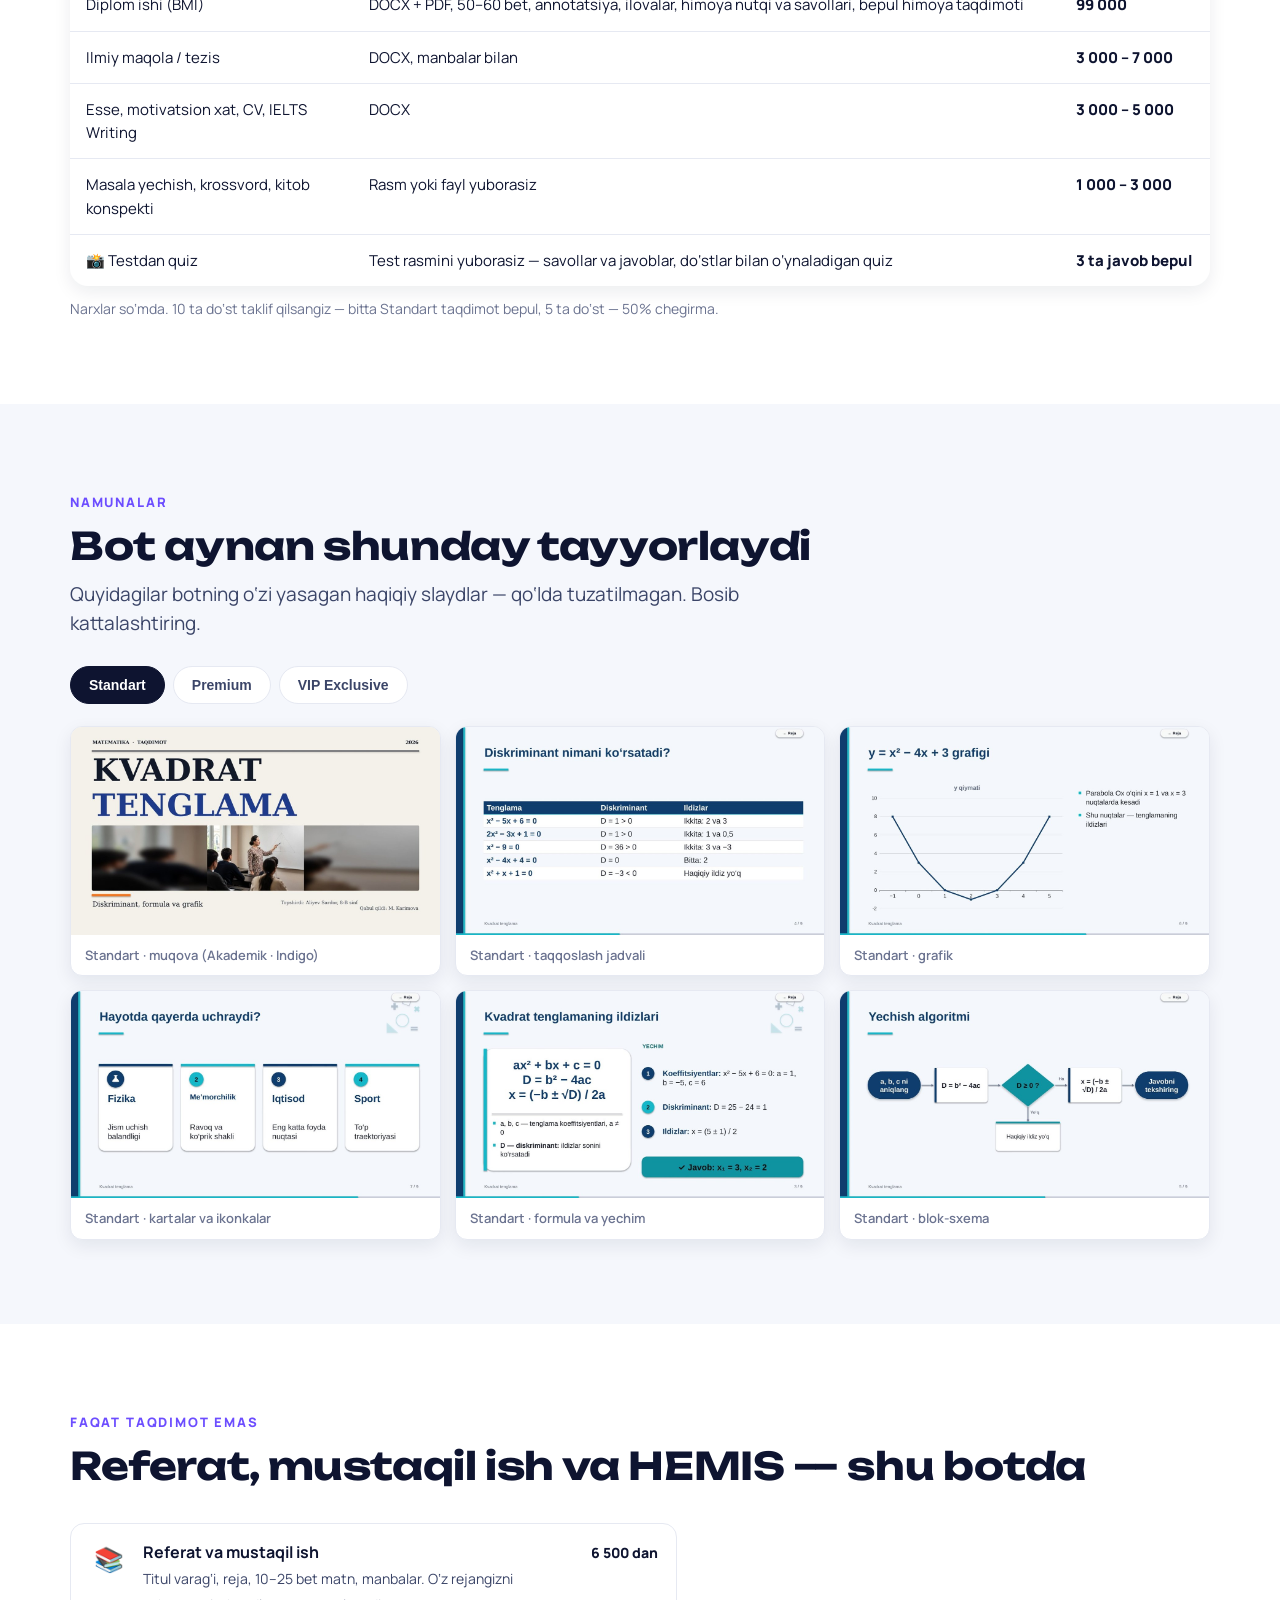
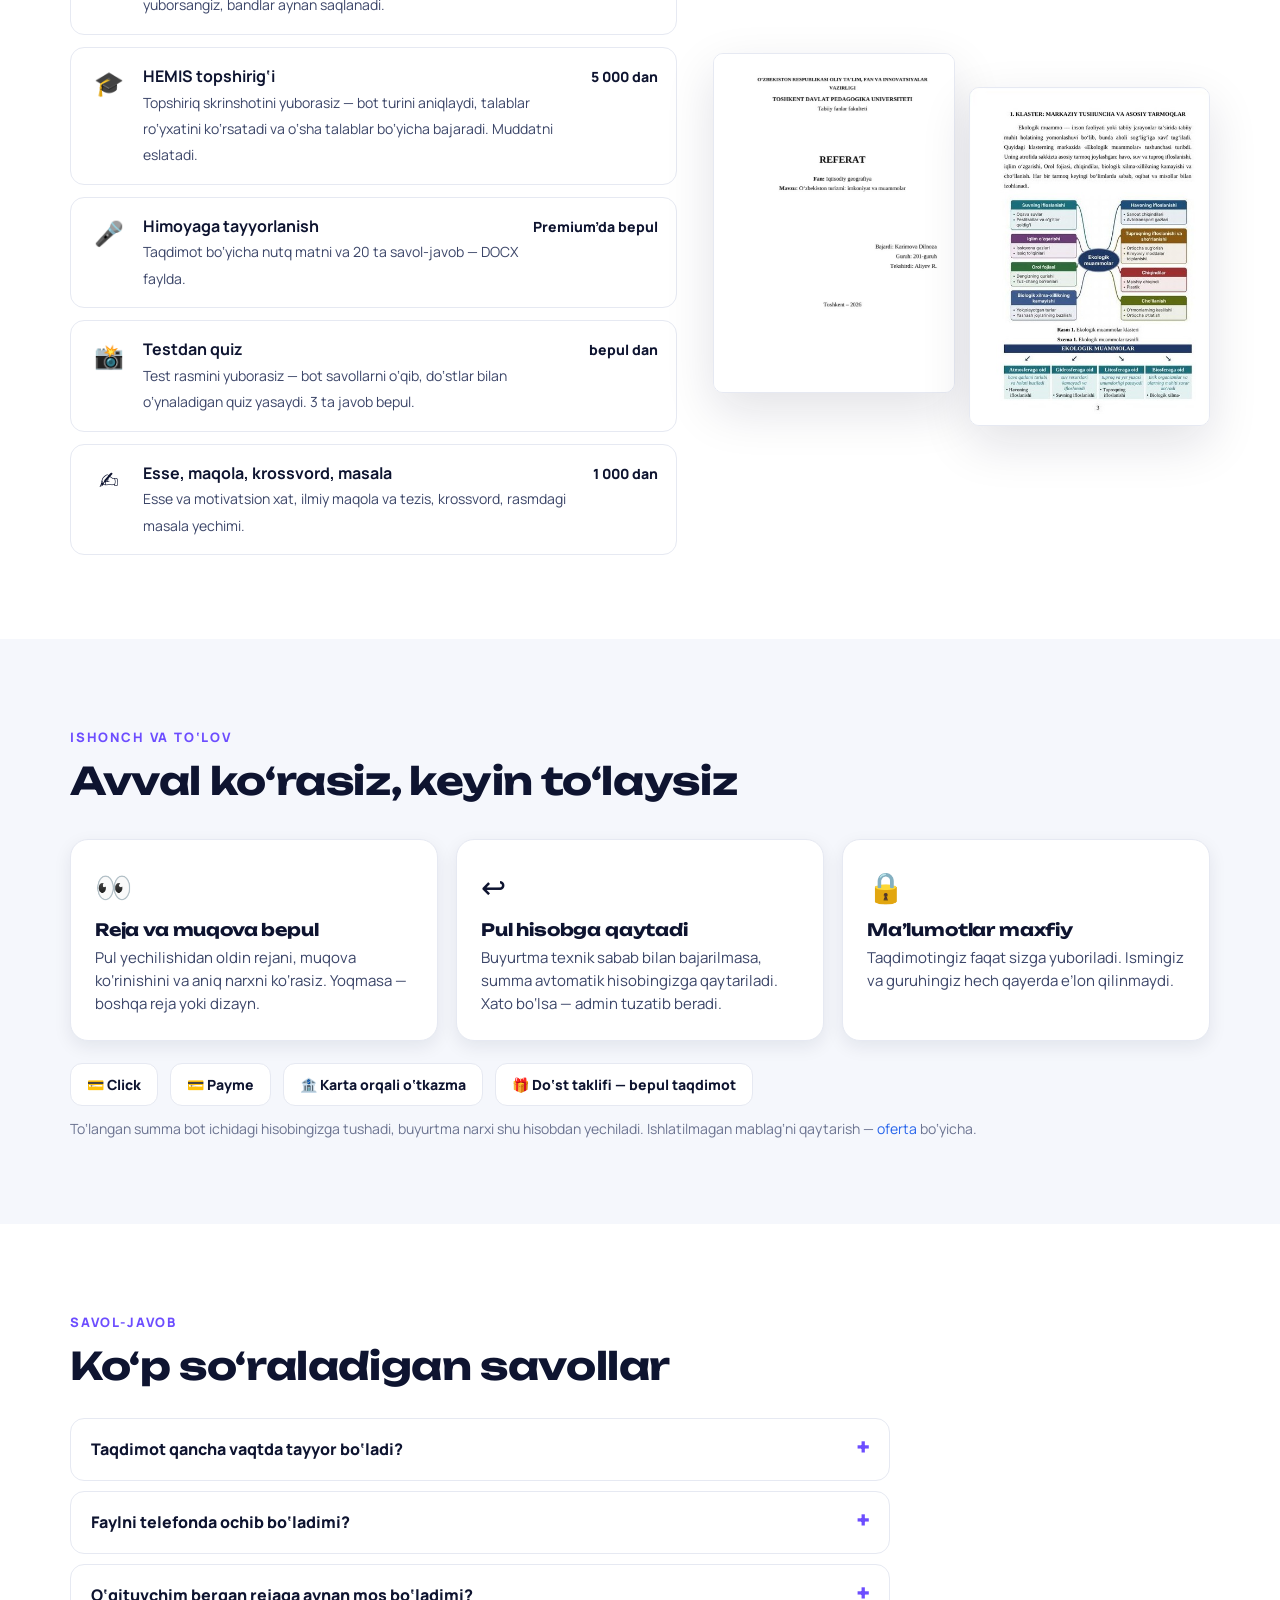
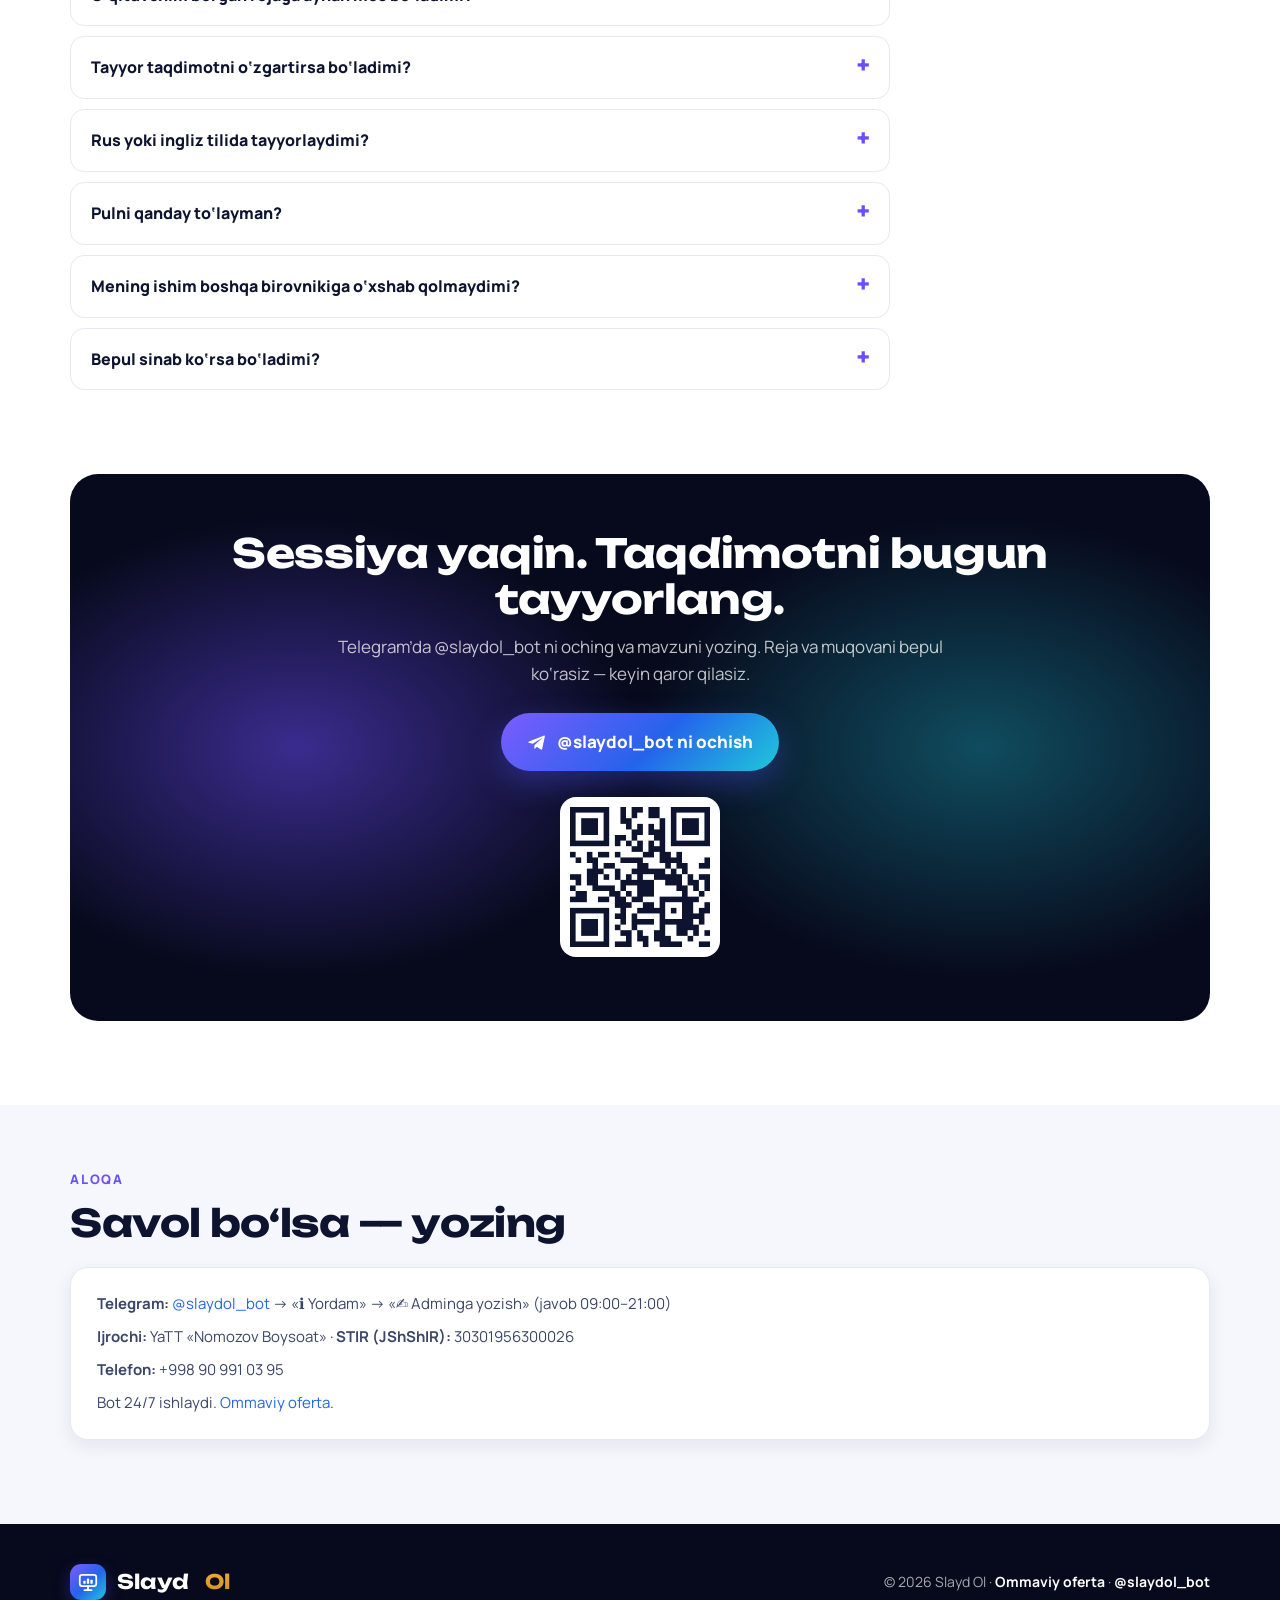
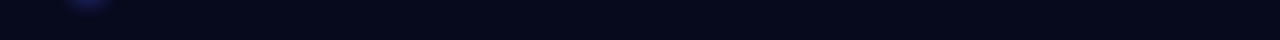
==== commit d2dd1c61: "Diplom ishi narxi 99 000 Co-Authored-By: Claude Opus 5.5 <noreply@anthropic.com> Claude-Session: htt" ====
--- a/index.html
+++ b/index.html
@@ -181,7 +181,7 @@
       <tr><td>Referat / mustaqil ish</td><td>DOCX, titul varag‘i, reja, manbalar · 10 / 15 / 20 / 25 bet</td><td class="p">6 500 – 11 000</td></tr>
       <tr><td>🎓 HEMIS topshirig‘i</td><td>Topshiriq skrinshotini yuborasiz — bot turini aniqlab, talablar bo‘yicha bajaradi (referat, sxema, klaster, jadval, test, Excel)</td><td class="p">5 000 dan</td></tr>
       <tr><td>Kurs ishi</td><td>DOCX, 30–40 bet, haqiqiy manbalar bilan</td><td class="p">50 000 – 60 000</td></tr>
-      <tr><td>Bitiruv malakaviy ishi</td><td>DOCX, 50–60 bet</td><td class="p">80 000 – 100 000</td></tr>
+      <tr><td>Diplom ishi (BMI)</td><td>DOCX + PDF, 50–60 bet, annotatsiya, ilovalar, himoya nutqi va savollari, bepul himoya taqdimoti</td><td class="p">99 000</td></tr>
       <tr><td>Ilmiy maqola / tezis</td><td>DOCX, manbalar bilan</td><td class="p">3 000 – 7 000</td></tr>
       <tr><td>Esse, motivatsion xat, CV, IELTS Writing</td><td>DOCX</td><td class="p">3 000 – 5 000</td></tr>
       <tr><td>Masala yechish, krossvord, kitob konspekti</td><td>Rasm yoki fayl yuborasiz</td><td class="p">1 000 – 3 000</td></tr>
